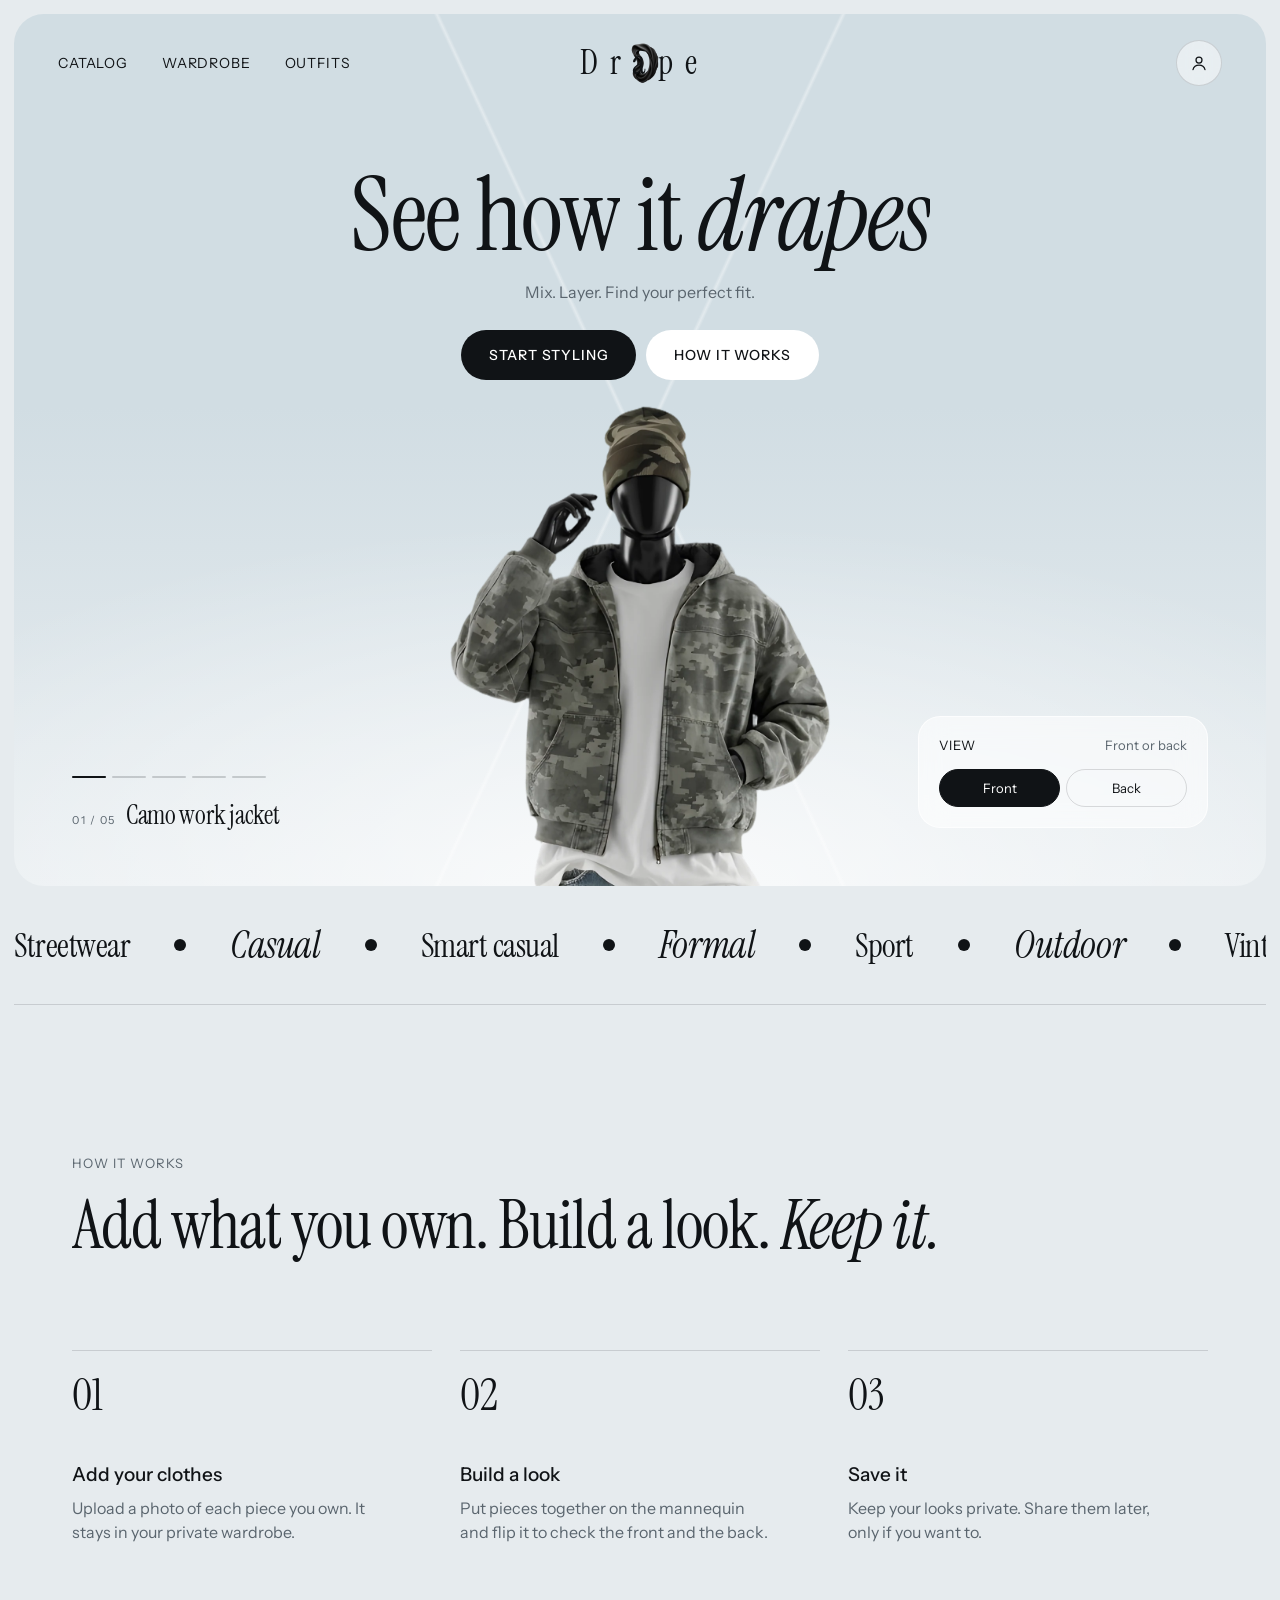
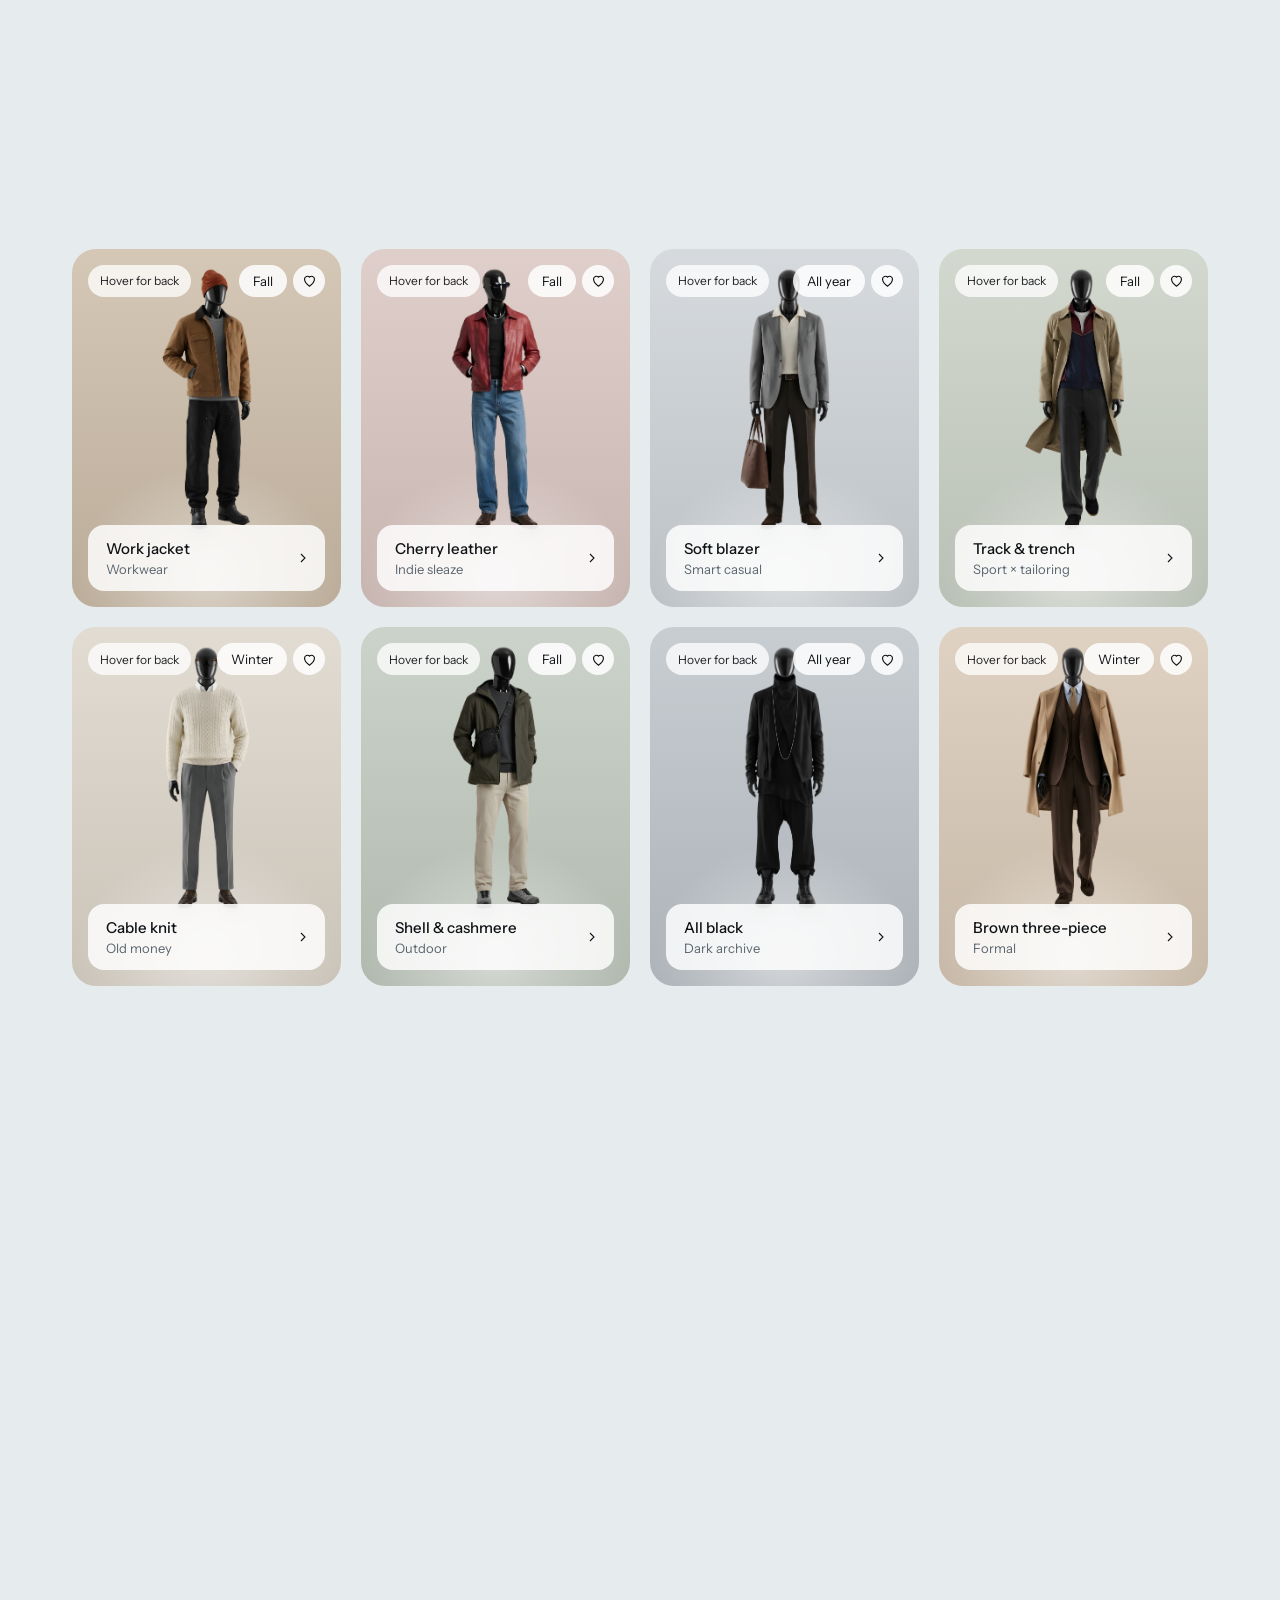
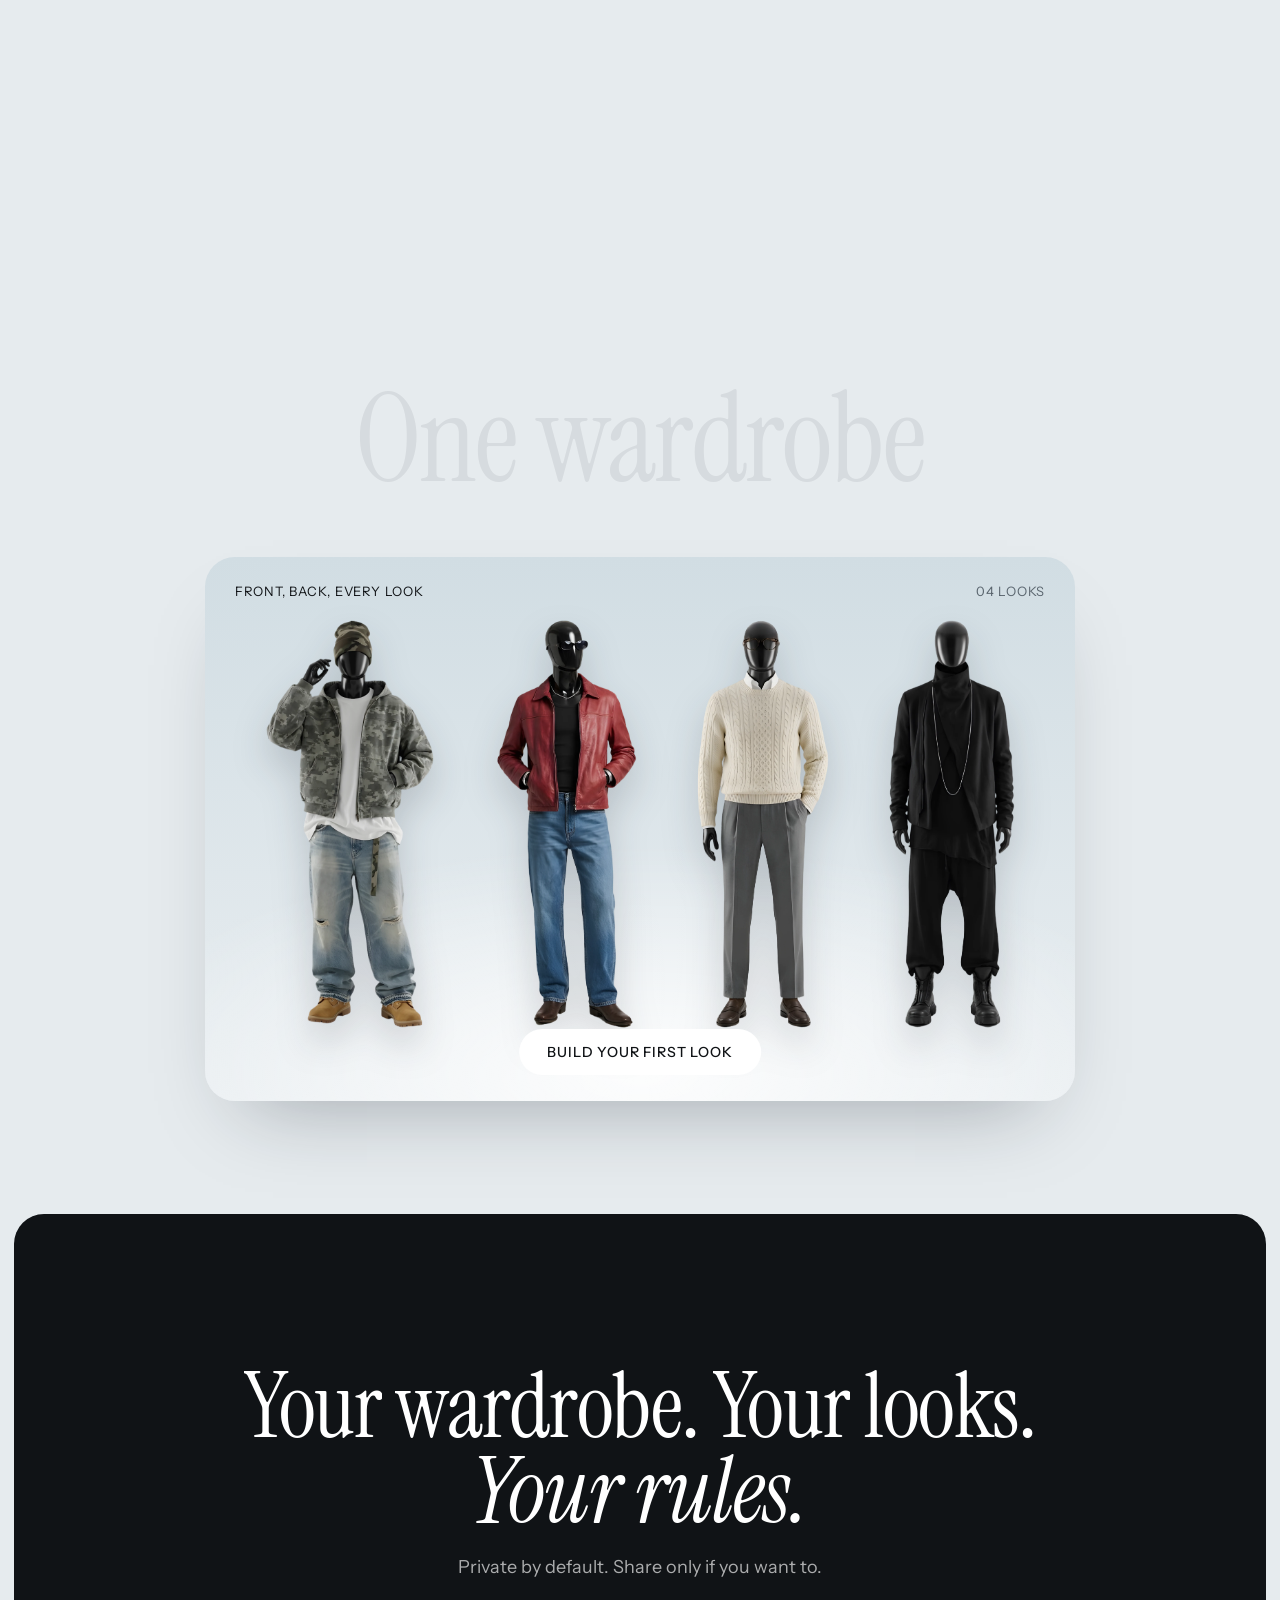
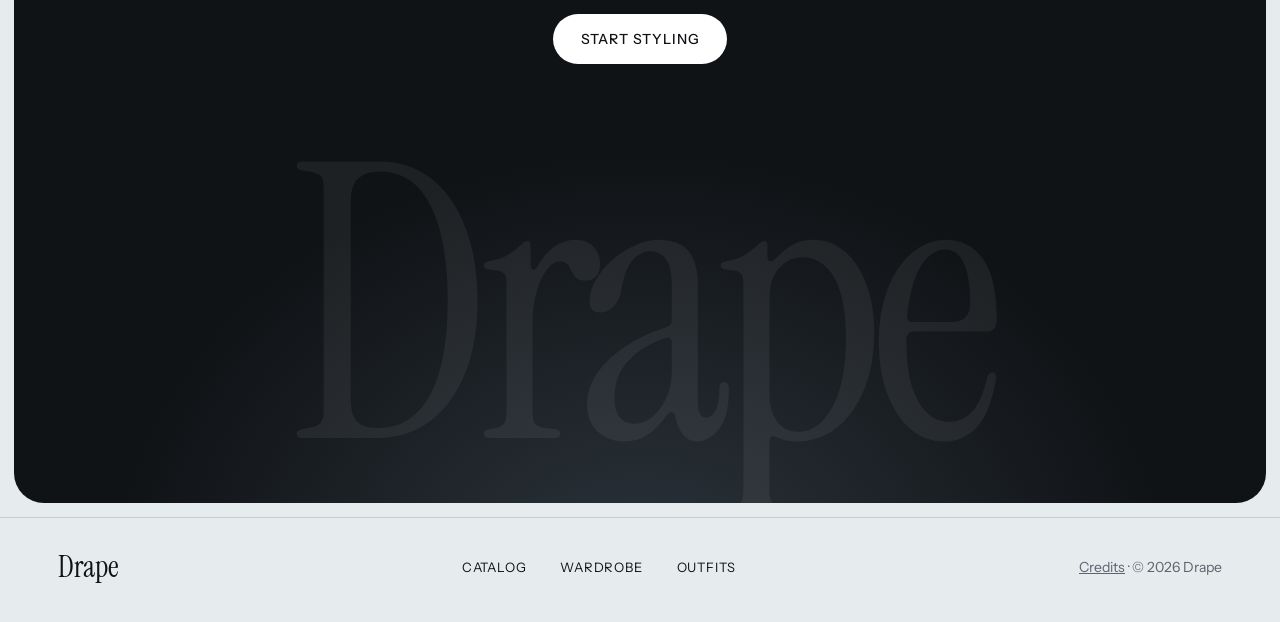
==== index.html @ 2d565ba8 "Hero story bars with auto-rotate, equal crew mannequins, catalog filters hide on scroll Co-Authored-" ====
<!DOCTYPE html>
<html lang="en" class="js"><head><meta charset="utf-8">
<meta name="viewport" content="width=device-width, initial-scale=1, viewport-fit=cover">
<meta name="color-scheme" content="light dark">
<script>try{var t=localStorage.getItem("drape-theme");if(t==="light"||t==="dark")document.documentElement.dataset.theme=t}catch(e){}</script>
<link rel="icon" href="assets/brand/favicon-light.png" media="(prefers-color-scheme: light)">
<link rel="icon" href="assets/brand/favicon-dark.png" media="(prefers-color-scheme: dark)">
<link rel="apple-touch-icon" href="assets/brand/favicon-light.png">
<title>Drape</title>
<link rel="preconnect" href="https://fonts.googleapis.com"><link rel="preconnect" href="https://fonts.gstatic.com" crossorigin>
<link href="https://fonts.googleapis.com/css2?family=Instrument+Sans:wdth,wght@75..100,400..700&family=Instrument+Serif:ital@0;1&display=swap" rel="stylesheet">
<link rel="stylesheet" href="drape.css?v=1102l">
<style>
:root{--p:0}
button{font:inherit;color:inherit}
.frame{padding:14px}

/* header */
header{position:fixed;inset:0 0 auto 0;z-index:10;display:grid;grid-template-columns:1fr auto 1fr;align-items:center;padding:calc(30px - var(--p)*16px) 58px calc(14px - var(--p)*4px);transition:background .3s,box-shadow .3s}
header.solid{background:rgb(var(--page-rgb) / .78);-webkit-backdrop-filter:blur(14px);backdrop-filter:blur(14px);box-shadow:0 1px 0 var(--line)}
nav{display:flex;gap:34px}
nav a{color:var(--ink);text-decoration:none;font-size:14px;letter-spacing:.06em;text-transform:uppercase;padding:6px 0;background:linear-gradient(currentColor,currentColor) 0 100%/0 1px no-repeat;transition:background-size .3s}
nav a:hover{background-size:100% 1px}
.brand{display:grid;place-items:center;width:120px;height:calc(66px - var(--p)*30px);color:var(--ink);text-decoration:none}
.brand>*{grid-area:1/1}
.mark{height:calc(66px - var(--p)*30px);width:auto;opacity:clamp(0,calc(1 - var(--p)*1.8),1)}
.word{font-family:var(--serif);font-size:34px;line-height:1;letter-spacing:calc((1 - var(--p))*.35em);opacity:clamp(0,calc((var(--p) - .3)*1.8),1)}
.r{display:flex;justify-content:flex-end}
.icon{color:var(--ink);text-decoration:none;width:46px;height:46px;border-radius:50%;border:1px solid var(--line);background:rgb(var(--glass-rgb) / .5);-webkit-backdrop-filter:blur(8px);backdrop-filter:blur(8px);display:grid;place-items:center;cursor:pointer;transition:background .2s,transform .2s}
.icon:hover{background:var(--surface);transform:translateY(-1px)}
.icon svg{width:20px;height:20px;fill:none;stroke:currentColor;stroke-width:1.5;stroke-linecap:round;stroke-linejoin:round}
:focus-visible{outline:2px solid var(--ink);outline-offset:3px}

/* buttons */
.btn{display:inline-flex;align-items:center;gap:10px;height:50px;padding:0 28px;border-radius:999px;font:500 14px/1 "Instrument Sans",system-ui,sans-serif;letter-spacing:.06em;text-transform:uppercase;text-decoration:none;border:0;cursor:pointer;transition:transform .2s,background .2s}
.btn:hover{transform:translateY(-2px)}
.btn.dark{background:var(--ink);color:var(--on-ink)}
.btn.light{background:var(--surface);color:var(--ink)}

/* hero */
.hero{position:relative;overflow:hidden;height:max(680px,calc(100svh - 28px));border-radius:30px;background:radial-gradient(120% 70% at 50% 100%,rgb(var(--glass-rgb) / .75),rgb(var(--glass-rgb) / 0) 60%),linear-gradient(180deg,var(--tint-1) 0%,var(--tint-1) 45%,var(--tint-2) 100%)}

.hero::before{content:"";position:absolute;inset:0;background:linear-gradient(115deg,transparent 49.8%,rgb(var(--glass-rgb) / .55) 50%,transparent 50.2%),linear-gradient(65deg,transparent 49.8%,rgb(var(--glass-rgb) / .55) 50%,transparent 50.2%);background-size:100% 100%;background-position:0 38%;opacity:.7;pointer-events:none}
canvas{position:absolute;inset:0;width:100%;height:100%;display:block}
.model{position:absolute;z-index:1;left:50%;top:clamp(330px,44%,430px);height:108%;aspect-ratio:3/4;transform:translateX(-50%);pointer-events:none}
.model::before{content:"";position:absolute;left:50%;top:-4%;width:150%;height:90%;transform:translateX(-50%);background:radial-gradient(closest-side,var(--glow),rgb(0 0 0 / 0));pointer-events:none}
.model img{position:absolute;left:50%;top:0;height:100%;width:auto;transform:translateX(-50%) translateY(26px);opacity:0;transition:opacity .45s ease,transform 1.1s cubic-bezier(.2,.7,.2,1)}
.ready .model img.on{opacity:1;transform:translateX(-50%)}
.pills.two{grid-template-columns:repeat(2,1fr)}
.copy{position:relative;z-index:2;text-align:center;padding-top:clamp(128px,17vh,170px);pointer-events:none}
h1{margin:0;font-family:var(--h-font);font-weight:var(--h-weight);font-size:clamp(48px,6.6vw,108px);line-height:.95;letter-spacing:var(--h-track);text-transform:var(--h-case)}
h1 em{font-family:var(--serif);font-style:italic;font-weight:400;text-transform:none;letter-spacing:-.02em;font-size:var(--h-em)}
.sub{margin:18px 0 28px;font-size:clamp(16px,1.25vw,18px);color:var(--muted)}
.ctas{display:flex;gap:10px;justify-content:center;pointer-events:auto}
.mix{position:absolute;z-index:2;left:58px;bottom:58px;max-width:290px}
.lookbar{display:flex;gap:6px;margin-bottom:14px}
/* thin story-style bars: the active one fills while the look is on screen, a tap jumps to that look */
.lookbar button{position:relative;width:34px;height:22px;padding:0;border:0;background:none;cursor:pointer}
.lookbar button::before{content:"";position:absolute;left:0;right:0;top:50%;height:2px;margin-top:-1px;border-radius:2px;background:rgb(var(--ink-rgb) / .18);transition:background var(--t-fast)}
.lookbar button:hover::before{background:rgb(var(--ink-rgb) / .35)}
.lookbar i{position:absolute;left:0;top:50%;height:2px;margin-top:-1px;width:0;border-radius:2px;background:var(--ink)}
.lookbar .done i{width:100%}
.lookbar .now i{animation:fill var(--dur,10s) linear forwards}
.lookbar.paused .now i{animation-play-state:paused}
@keyframes fill{from{width:0}to{width:100%}}
.lookname{display:flex;align-items:baseline;gap:10px;color:var(--ink)}
.lookname b{font:400 26px/1 var(--serif);letter-spacing:-.01em;transition:opacity .3s}
.lookname span{font-size:11px;letter-spacing:.14em;text-transform:uppercase;color:var(--muted)}
.view{position:absolute;z-index:2;right:58px;bottom:58px;width:290px;padding:20px;border-radius:22px;background:rgb(var(--glass-rgb) / .55);-webkit-backdrop-filter:blur(14px);backdrop-filter:blur(14px);border:1px solid rgb(var(--glass-rgb) / .7)}
.view-top{display:flex;justify-content:space-between;align-items:center;margin-bottom:16px;font-size:13px;letter-spacing:.06em;text-transform:uppercase}
.view-top span:last-child{color:var(--muted);text-transform:none;letter-spacing:0}
.pills{display:grid;grid-template-columns:repeat(3,1fr);gap:6px}
.pill{height:38px;border-radius:999px;border:1px solid var(--line);background:transparent;font-size:13px;cursor:pointer;transition:background .2s,color .2s}
.pill:hover{background:rgb(var(--glass-rgb) / .8)}
.pill[aria-pressed=true]{background:var(--ink);color:var(--on-ink);border-color:var(--ink)}

/* how */
.how{max-width:1280px;margin:0 auto;padding:150px 58px 140px}
.eyebrow{font-size:13px;letter-spacing:.08em;text-transform:uppercase;color:var(--muted)}
.how h2{margin:22px 0 90px;font-family:var(--h-font);font-weight:var(--h-weight);font-size:clamp(36px,4.4vw,68px);line-height:1;letter-spacing:var(--h-track);text-transform:var(--h-case);max-width:15em}
.how h2 em{font-family:var(--serif);font-style:italic;font-weight:400;text-transform:none;font-size:var(--h-em)}
.cols{display:grid;grid-template-columns:repeat(3,1fr);gap:28px}
.step{padding-top:22px;border-top:1px solid var(--line)}
.step b{display:block;font-family:var(--serif);font-weight:400;font-size:44px;line-height:1;margin-bottom:46px}
.step h3{margin:0 0 10px;font-weight:500;font-size:19px}
.step p{margin:0;color:var(--muted);line-height:1.5;max-width:28ch}

/* crew */
.crew{position:relative;padding:40px 0 150px;overflow:hidden}
.big{margin:0;font-family:var(--h-font);font-weight:var(--h-weight);font-size:9.6vw;line-height:.86;letter-spacing:var(--h-track);text-transform:var(--h-case);color:rgb(var(--ink-rgb) / .07);white-space:nowrap;text-align:center;user-select:none}
.big span{display:block}
.card{position:relative;width:min(880px,68vw);aspect-ratio:16/10;margin:-11.5vw auto -4vw;border-radius:30px;overflow:hidden;background:radial-gradient(90% 60% at 50% 95%,rgb(var(--glass-rgb) / .9),rgb(var(--glass-rgb) / 0) 70%),linear-gradient(180deg,var(--tint-1),var(--tint-2));box-shadow:0 40px 80px -40px rgb(var(--shadow) / .35);}
.card-cap{position:absolute;z-index:2;top:26px;left:30px;right:30px;display:flex;justify-content:space-between;font-size:13px;letter-spacing:.06em;text-transform:uppercase;pointer-events:none}
.card-cap span:last-child{color:var(--muted)}
.card .btn{position:absolute;z-index:2;left:50%;bottom:26px;transform:translateX(-50%);height:46px}
.card .btn:hover{transform:translate(-50%,-2px)}

footer{display:flex;justify-content:space-between;align-items:center;padding:34px 58px 40px;border-top:1px solid var(--line);font-size:14px;color:var(--muted)}
footer .word{opacity:1;letter-spacing:0;color:var(--ink);font-size:30px}
footer nav a{font-size:13px}


/* ticker */
.ticker{overflow:hidden;padding:34px 0;border-bottom:1px solid var(--line)}
.track{display:flex;align-items:center;gap:44px;width:max-content;animation:tick 38s linear infinite}
.track span{font-family:var(--h-font);font-weight:var(--h-weight);font-size:clamp(26px,2.6vw,40px);letter-spacing:var(--h-track);text-transform:var(--h-case);white-space:nowrap}
.track span:nth-child(4n+3){font-family:var(--serif);font-style:italic;font-weight:400;text-transform:none;font-size:clamp(30px,3vw,46px);letter-spacing:-.01em}
.track i{width:12px;height:12px;border-radius:50%;background:var(--ink);flex:none}
.ticker:hover .track{animation-play-state:paused}
@keyframes tick{to{transform:translateX(-50%)}}

/* fresh fits */
.fits{max-width:1440px;margin:0 auto;padding:40px 58px 150px}
.fits-head{display:grid;grid-template-columns:180px 1fr 180px;align-items:start;gap:20px;margin-bottom:60px}
.fits-head .eyebrow{padding-top:10px}
.fits-head h2{margin:0 auto;max-width:12em;text-align:center;font-family:var(--h-font);font-weight:var(--h-weight);font-size:clamp(36px,4.4vw,68px);line-height:.98;letter-spacing:var(--h-track);text-transform:var(--h-case)}
.fits-head h2 em,.show h3 em,.end h2 em{font-family:var(--serif);font-style:italic;font-weight:400;text-transform:none;font-size:var(--h-em);letter-spacing:-.01em}
.more{justify-self:end;padding-top:10px;color:var(--ink);font-size:13px;letter-spacing:.08em;text-transform:uppercase;text-decoration:none;display:flex;gap:8px;align-items:center}
.more:hover{text-decoration:underline}
.fit-grid{display:grid;grid-template-columns:repeat(4,1fr);gap:20px}
.fit{position:relative;display:block;aspect-ratio:3/4;border-radius:24px;overflow:hidden;color:var(--ink);text-decoration:none;background:var(--bg);transform-style:preserve-3d;transition:transform .5s cubic-bezier(.2,.7,.2,1),box-shadow .5s}
.fit:hover{box-shadow:0 40px 70px -40px rgb(var(--shadow) / .55)}
.fit::before{content:"";position:absolute;inset:0;background:radial-gradient(70% 45% at 50% 92%,rgb(var(--glass-rgb) / .45),rgb(var(--glass-rgb) / 0) 70%),linear-gradient(180deg,rgb(var(--glass-rgb) / .18),rgba(0,0,0,.08))}
.fit img{position:absolute;left:50%;bottom:21%;height:74%;width:auto;transform:translateX(-50%);transition:transform .6s cubic-bezier(.2,.7,.2,1),opacity .4s ease}
.fit img.back{opacity:0}
.fit:hover img.front{opacity:0}.fit:hover img.back{opacity:1}
.fit .flip{position:absolute;top:16px;left:16px;height:32px;padding:0 12px;border-radius:999px;background:rgb(var(--glass-rgb) / .85);font-size:12px;display:flex;align-items:center;gap:6px;opacity:.9}
.crew-row{position:absolute;inset:60px 30px 70px;display:flex;justify-content:space-around;align-items:flex-end}
.crew-row img{height:100%;width:auto;filter:drop-shadow(0 18px 18px rgb(var(--shadow) / .18));transition:transform .5s cubic-bezier(.2,.7,.2,1)}
.crew-row img:hover{transform:translateY(-6px)}
.fit:hover img{transform:translateX(-50%) scale(1.04)}
.fit .tags{position:absolute;top:16px;right:16px;display:flex;gap:6px}
.fit .tag{height:32px;padding:0 14px;border-radius:999px;background:rgb(var(--glass-rgb) / .85);font-size:13px;display:flex;align-items:center}
.fit .heart{width:32px;height:32px;border-radius:50%;background:rgb(var(--glass-rgb) / .85);display:grid;place-items:center;border:0;cursor:pointer;padding:0}
.fit .heart svg{width:17px;height:17px;fill:none;stroke:var(--ink);stroke-width:1.6}
.fit .heart[aria-pressed=true] svg{fill:var(--ink)}
.fit .label{position:absolute;left:16px;right:16px;bottom:16px;display:flex;align-items:center;justify-content:space-between;gap:10px;padding:14px 14px 14px 18px;border-radius:16px;background:rgb(var(--glass-rgb) / .82);-webkit-backdrop-filter:blur(10px);backdrop-filter:blur(10px)}
.fit .label b{display:block;font-weight:500;font-size:15px}
.fit .label span{display:block;font-size:13px;color:var(--muted);margin-top:3px}
.fit .label svg{width:16px;height:16px;fill:none;stroke:var(--ink);stroke-width:1.6}
.fit.skel{background:linear-gradient(100deg,var(--card) 40%,var(--tint-2) 50%,var(--card) 60%) 0 0/300% 100%;animation:sh 1.3s linear infinite}
@keyframes sh{to{background-position:-150% 0}}

/* inside drape */
.show{max-width:1440px;margin:0 auto;padding:0 58px 150px;display:grid;grid-template-columns:1.1fr .9fr;gap:20px}
.panel{position:relative;overflow:hidden;border-radius:30px;padding:40px;min-height:600px;display:flex;flex-direction:column;color:var(--ink);text-decoration:none}
.panel.l1{background:radial-gradient(100% 70% at 50% 100%,rgb(var(--glass-rgb) / .8),rgb(var(--glass-rgb) / 0) 60%),linear-gradient(180deg,var(--tint-1),var(--tint-2))}
.panel.d1{background:radial-gradient(80% 60% at 80% 0%,#2a3138,#101316 70%);color:#fff}
.panel .eyebrow{color:inherit;opacity:.6}
.show h3{margin:14px 0 0;font-family:var(--h-font);font-weight:var(--h-weight);font-size:clamp(28px,2.6vw,42px);line-height:1;letter-spacing:var(--h-track);text-transform:var(--h-case);max-width:12em}
.go{margin-top:auto;display:flex;align-items:center;gap:10px;font-size:13px;letter-spacing:.08em;text-transform:uppercase}
.go i{width:40px;height:40px;border-radius:50%;display:grid;place-items:center;background:var(--ink);color:var(--on-ink);transition:transform .3s}
.d1 .go i{background:#fff;color:var(--ink)}
.panel:hover .go i{transform:translateX(6px)}
.go svg{width:16px;height:16px;fill:none;stroke:currentColor;stroke-width:1.8}
.mini{margin:34px 0 34px;display:grid;grid-template-columns:repeat(4,1fr);gap:10px}
.mini div{aspect-ratio:3/4;border-radius:14px;background:radial-gradient(90% 60% at 50% 40%,var(--surface),rgb(var(--glass-rgb) / 0) 75%),var(--card);display:grid;place-items:center;box-shadow:0 14px 30px -24px rgb(var(--shadow) / .6)}
.mini div{position:relative;min-width:0}
.mini img{position:absolute;left:7%;top:7%;width:86%;height:86%;object-fit:contain}
.mchips{display:flex;gap:6px;margin-top:26px}
.mchips span{height:30px;padding:0 13px;border-radius:999px;border:1px solid var(--line);display:flex;align-items:center;font-size:12px}
.mchips span:first-child{background:var(--ink);color:var(--on-ink);border-color:var(--ink)}
.mslots{margin:34px 0;display:flex;flex-direction:column;gap:8px}
.mslots div{display:flex;align-items:center;gap:14px;padding:8px;border-radius:16px;background:rgba(255,255,255,.07);border:1px solid rgba(255,255,255,.08)}
.mslots div:nth-child(2){border-color:rgba(255,255,255,.7)}
.mslots img{width:46px;height:58px;object-fit:contain;padding:5px;border-radius:10px;background:#dde5ea}
.mslots small{display:block;font-size:11px;letter-spacing:.08em;text-transform:uppercase;opacity:.55;margin-bottom:3px}
.mslots b{font-weight:500;font-size:15px}
.d1 .mslots{max-width:56%}
.mprev{position:absolute;right:8px;bottom:28px;width:46%;height:calc(100% - 110px);pointer-events:none}
.mprev img{position:absolute;inset:0;width:100%;height:100%;object-fit:contain;object-position:50% 100%;transition:opacity .45s}
.mprev img.off{opacity:0}
.mslots div{transition:border-color .3s,background .3s}
.mslots img{transition:opacity .3s}
.shuf{align-self:flex-start;display:flex;align-items:center;gap:8px;height:34px;padding:0 14px;border-radius:999px;background:rgba(255,255,255,.12);font-size:12px;letter-spacing:.08em;text-transform:uppercase}

/* final call */
.end{position:relative;overflow:hidden;margin:0 14px 14px;border-radius:30px;padding:150px 40px 60px;text-align:center;background:radial-gradient(60% 70% at 50% 110%,#2c343c,#101316 70%);color:#fff}
.end h2{position:relative;margin:0 auto 22px;max-width:12em;font-family:var(--h-font);font-weight:var(--h-weight);font-size:clamp(44px,6vw,100px);line-height:.95;letter-spacing:var(--h-track);text-transform:var(--h-case)}
.end p{position:relative;margin:0 0 36px;color:rgba(255,255,255,.65);font-size:18px}
.end .btn{position:relative}
.end .huge{display:block;margin-top:110px;font-family:var(--serif);font-size:30vw;line-height:.7;letter-spacing:-.04em;color:rgba(255,255,255,.06);user-select:none;pointer-events:none}

/* motion */
.js [data-reveal]{opacity:0;transform:translateY(46px);transition:opacity 1s cubic-bezier(.2,.7,.2,1),transform 1s cubic-bezier(.2,.7,.2,1);transition-delay:var(--d,0s)}
.js [data-reveal].in{opacity:1;transform:none}
.js [data-split] .w{display:inline-block;overflow:hidden;vertical-align:top;padding-bottom:.1em;margin-bottom:-.1em}
.js [data-split] .w>span{display:inline-block;transform:translateY(110%);transition:transform 1.1s cubic-bezier(.2,.8,.2,1);transition-delay:calc(var(--d,0s) + var(--i)*80ms)}
.js [data-split].in .w>span{transform:none}
.js .hero .sub,.js .hero .ctas,.js .mix,.js .view,.js header{opacity:0;transform:translateY(16px);transition:opacity 1s,transform 1s cubic-bezier(.2,.7,.2,1)}
.js .ready .sub{transition-delay:.45s}.js .ready .ctas{transition-delay:.6s}.js .ready .mix,.js .ready .view{transition-delay:.9s}
.js .ready .sub,.js .ready .ctas,.js .ready .mix,.js .ready .view,.js.loaded header{opacity:1;transform:none}
@media (prefers-reduced-motion:reduce){.track{animation:none}.js [data-reveal],.js [data-split] .w>span,.js .hero .sub,.js .hero .ctas,.js .mix,.js .view,.js header{opacity:1!important;transform:none!important}}
@media (max-width:900px){.fit-grid{grid-template-columns:repeat(2,1fr)}.show{grid-template-columns:1fr;padding:0 22px 100px}.fits{padding:30px 22px 100px}.fits-head{grid-template-columns:1fr}.fits-head h2{text-align:left}.more{justify-self:start}}
@media (max-width:900px){header{padding-left:22px;padding-right:22px}nav{display:none}.mix,.view{display:none}.cols{grid-template-columns:1fr;gap:40px}.how{padding:100px 24px}.card{width:calc(100vw - 28px);margin-top:-6vw}footer{padding:28px 24px}}
@media (prefers-reduced-motion:reduce){*{transition:none!important}}


/* serif headlines are narrower than the old bold caps: a little bigger on large screens */
@media (min-width:901px){
h1{font-size:clamp(60px,8vw,128px)}
.how h2,.fits-head h2{font-size:clamp(44px,5.2vw,80px)}
.show h3{font-size:clamp(34px,3.2vw,50px)}
.end h2{font-size:clamp(54px,7vw,116px)}
}
/* ---------- phone ---------- */
@media (max-width:900px){
.frame{padding:8px}
.hero{height:calc(100svh - 16px - 84px - env(safe-area-inset-bottom));min-height:600px;border-radius:24px}
.copy{padding-top:96px}
.sub{margin:12px 0 18px;font-size:15px}
.ctas .btn{height:44px;padding:0 18px;font-size:12px}
/* look picker and front/back stay on the phone, made compact */
.mix{display:block!important;left:14px;bottom:14px;max-width:none}
.lookbar{margin-bottom:8px;gap:4px}
.lookbar button{width:26px;height:26px}
.lookname b{display:none}
.view{display:block!important;right:14px;bottom:14px;width:auto;padding:5px;border-radius:999px}
.view-top{display:none}
.view .pills{gap:4px}
.view .pill{height:32px;padding:0 14px;font-size:12px}
.ticker{padding:20px 0}
.how{padding:70px var(--gutter) 60px}
.how h2{margin:14px 0 40px}
.step b{font-size:34px;margin-bottom:18px}
/* fresh fits: a row you swipe */
.fits{padding:20px 0 70px!important}
.fits-head{padding:0 var(--gutter)}
.fit-grid{display:flex!important;overflow-x:auto;scroll-snap-type:x mandatory;gap:12px;padding:4px var(--gutter) 10px;scrollbar-width:none}
.fit-grid::-webkit-scrollbar{display:none}
.fit{flex:none;width:68vw;max-width:300px;scroll-snap-align:center;border-radius:20px}
.fit .flip{display:none}
.fit .tags{top:12px;right:12px}
.fit .tag{height:28px;padding:0 11px;font-size:12px}
.fit .heart{width:28px;height:28px}
.fit .label{left:10px;right:10px;bottom:10px;padding:11px 12px 11px 14px}
.fit .label b{font-size:14px}.fit .label span{font-size:12px}
.show{padding:0 var(--gutter) 70px!important;gap:12px}
.panel{min-height:0;padding:22px;border-radius:22px}
.mini{margin:22px 0}
.mslots{margin:22px 0}
.d1 .mslots{max-width:62%}
.mprev{width:42%;height:calc(100% - 140px)}
.crew{padding:10px 0 70px}
.card{border-radius:22px;aspect-ratio:4/5}
.crew-row{inset:46px 6px 70px}
.card-cap{font-size:11px}
.crew-row img{height:auto;max-height:100%;width:24%;object-fit:contain}
.card .btn{white-space:nowrap;height:44px;padding:0 20px;font-size:12px}
.end{margin:0 8px 8px;padding:90px 22px 40px;border-radius:24px}
.end .huge{margin-top:60px}
footer{flex-direction:column;gap:14px;text-align:center}
}
</style></head><body id="top">
<header>
<div class="l"><nav><a href="catalog.html">Catalog</a><a href="wardrobe.html">Wardrobe</a><a href="outfits.html">Outfits</a></nav></div>
<a class="brand" href="#top" aria-label="Drape"><img class="mark" src="[data-uri]" alt=""><span class="word">Drape</span></a>
<div class="r"><a class="icon" href="profile.html" aria-label="Profile"><svg viewBox="0 0 24 24"><circle cx="12" cy="8.5" r="3.6"/><path d="M4.8 20c.9-3.6 3.5-5.4 7.2-5.4s6.3 1.8 7.2 5.4"/></svg></a></div>
</header>
<main class="frame">
<section class="hero" id="hero">
<div class="model" id="model" role="img" aria-label="Black glossy mannequin in a styled outfit"></div>
<div class="copy"><h1 data-split>See how it <em>drapes</em></h1><p class="sub">Mix. Layer. Find your perfect fit.</p>
<div class="ctas"><a class="btn dark" href="wardrobe.html">Start styling</a><a class="btn light" href="#how">How it works</a></div></div>
<div class="mix"><div class="lookbar" id="lookbar" role="tablist" aria-label="Looks"></div><div class="lookname" aria-live="polite"><span id="lookNo">01 / 05</span><b id="lookName"></b></div></div>
<div class="view"><div class="view-top"><span>View</span><span>Front or back</span></div>
<div class="pills two" id="pills"><button class="pill" data-side="front" aria-pressed="true">Front</button><button class="pill" data-side="back">Back</button></div></div>
</section>

<div class="ticker" aria-hidden="true"><div class="track"><span>Streetwear</span><i></i><span>Casual</span><i></i><span>Smart casual</span><i></i><span>Formal</span><i></i><span>Sport</span><i></i><span>Outdoor</span><i></i><span>Vintage</span><i></i><span>Workwear</span><i></i><span>Minimal</span><i></i><span>Y2K</span><i></i><span>Streetwear</span><i></i><span>Casual</span><i></i><span>Smart casual</span><i></i><span>Formal</span><i></i><span>Sport</span><i></i><span>Outdoor</span><i></i><span>Vintage</span><i></i><span>Workwear</span><i></i><span>Minimal</span><i></i><span>Y2K</span><i></i></div></div>
<section class="how" id="how"><div class="eyebrow" data-reveal>How it works</div>
<h2 data-split>Add what you own. Build a look. <em>Keep it.</em></h2>
<div class="cols">
<div class="step" data-reveal><b>01</b><h3>Add your clothes</h3><p>Upload a photo of each piece you own. It stays in your private wardrobe.</p></div>
<div class="step" data-reveal style="--d:.12s"><b>02</b><h3>Build a look</h3><p>Put pieces together on the mannequin and flip it to check the front and the back.</p></div>
<div class="step" data-reveal style="--d:.24s"><b>03</b><h3>Save it</h3><p>Keep your looks private. Share them later, only if you want to.</p></div>
</div></section>

<section class="fits" id="fits">
<div class="fits-head"><span class="eyebrow" data-reveal>Style ideas</span><h2 data-split>Fresh fits for <em>every mood</em></h2><a class="more" href="outfits.html" data-reveal>Build your own <svg viewBox="0 0 24 24" width="16" height="16" fill="none" stroke="currentColor" stroke-width="1.8"><path d="M5 12h14M13 6l6 6-6 6"/></svg></a></div>
<div class="fit-grid" id="fitGrid"></div>
</section>
<section class="show">
<a class="panel l1" href="wardrobe.html" data-reveal><span class="eyebrow">Wardrobe</span><h3 data-split>Everything you own, <em>in one place</em></h3>
<div class="mchips"><span>All 08</span><span>Tops</span><span>Bottoms</span><span>Shoes</span></div>
<div class="mini" id="miniW"></div>
<span class="go"><i><svg viewBox="0 0 24 24"><path d="M5 12h14M13 6l6 6-6 6"/></svg></i>Open wardrobe</span></a>
<a class="panel d1" href="outfits.html" data-reveal style="--d:.12s"><span class="eyebrow">Outfits</span><h3 data-split>Mix it on <em>the mannequin</em></h3>
<div class="mslots" id="miniO"></div><div class="mprev" id="miniM" aria-hidden="true"></div>
<span class="shuf"><svg viewBox="0 0 24 24" width="15" height="15" fill="none" stroke="currentColor" stroke-width="1.6"><path d="M4 7h3c5 0 5 10 10 10h3M4 17h3c2 0 3-1.6 4-3.5M13 9.5C14 8 15 7 17 7h3M18 4l3 3-3 3M18 14l3 3-3 3"/></svg>Shuffle</span>
<span class="go" style="margin-top:34px"><i><svg viewBox="0 0 24 24"><path d="M5 12h14M13 6l6 6-6 6"/></svg></i>Build a look</span></a>
</section>
<section class="crew" id="crew">
<p class="big" aria-hidden="true"><span>One wardrobe</span><span>&nbsp;</span><span>Endless fits</span></p>
<div class="card" id="crewCard" data-reveal><div class="crew-row" id="crewRow" role="img" aria-label="Four mannequins in different outfits"></div>
<div class="card-cap"><span>Front, back, every look</span><span>04 looks</span></div>
<a class="btn light" href="wardrobe.html">Build your first look</a></div>
</section>
</main>
<section class="end" data-reveal><h2 data-split>Your wardrobe. Your looks. <em>Your rules.</em></h2><p>Private by default. Share only if you want to.</p><a class="btn light" href="wardrobe.html">Start styling</a><span class="huge" aria-hidden="true">Drape</span></section>
<footer><span class="word">Drape</span><nav><a href="catalog.html">Catalog</a><a href="wardrobe.html">Wardrobe</a><a href="outfits.html">Outfits</a></nav><span><a href="credits.html" style="color:inherit">Credits</a> · © 2026 Drape</span></footer>

<script src="drape-store.js?v=1102f"></script>
<script src="drape-nav.js?v=1102k"></script>
<script src="drape-catalog.js?v=1102m"></script>
<script>
(function(){
var root=document.documentElement,hdr=document.querySelector('header');
var mark=document.querySelector('.mark'),word=document.querySelector('.brand .word');
function onScroll(){var p=Math.min(scrollY/160,1);root.style.setProperty('--p',p);hdr.classList.toggle('solid',scrollY>180);
// set directly too: Safari ignores calc() with this variable in opacity
mark.style.opacity=Math.max(0,1-p*1.8);word.style.opacity=Math.max(0,Math.min(1,(p-.3)*1.8));word.style.letterSpacing=((1-p)*.35)+'em'}
addEventListener('scroll',onScroll,{passive:true});onScroll();

// ---------- motion ----------
// split headings into words that slide up
[].forEach.call(document.querySelectorAll('[data-split]'),function(el){var i=0,out=document.createDocumentFragment();
[].slice.call(el.childNodes).forEach(function(n){
var wrap=function(node){var w=document.createElement('span'),inner=document.createElement('span');w.className='w';inner.style.setProperty('--i',i++);inner.appendChild(node);w.appendChild(inner);out.appendChild(w);out.appendChild(document.createTextNode(' '))};
if(n.nodeType===3)n.textContent.split(/\s+/).filter(Boolean).forEach(function(t){wrap(document.createTextNode(t))});else wrap(n.cloneNode(true))});
el.textContent='';el.appendChild(out)});
var heroEl=document.getElementById('hero');
function start(){root.classList.add('loaded');heroEl.classList.add('ready');heroEl.querySelector('h1').classList.add('in')}
(document.fonts&&document.fonts.ready?Promise.race([document.fonts.ready,new Promise(function(r){setTimeout(r,900)})]):Promise.resolve()).then(function(){requestAnimationFrame(start)});
// reveal on scroll
var reveal=function(el){el.classList.add('in')};
if('IntersectionObserver'in window){var io=new IntersectionObserver(function(es){es.forEach(function(e){if(e.isIntersecting){reveal(e.target);io.unobserve(e.target)}})},{rootMargin:'0px 0px -12% 0px'});
[].forEach.call(document.querySelectorAll('[data-reveal],[data-split]'),function(el){if(!el.closest('.hero'))io.observe(el)})}
else [].forEach.call(document.querySelectorAll('[data-reveal],[data-split]'),reveal);
// cards lean toward the mouse
function tilt(el){if(matchMedia('(prefers-reduced-motion:reduce)').matches||!matchMedia('(hover:hover)').matches)return;
el.addEventListener('pointermove',function(e){el.style.transition='transform .25s ease-out,box-shadow .5s';var r=el.getBoundingClientRect(),x=(e.clientX-r.left)/r.width-.5,y=(e.clientY-r.top)/r.height-.5;el.style.transform='perspective(900px) rotateY('+x*7+'deg) rotateX('+(-y*7)+'deg) translateY(-4px)'});
el.addEventListener('pointerleave',function(){el.style.transform=''})}

// ---------- inside drape: real catalog photos; the outfits panel shuffles looks on a small mannequin ----------
var ready={};((window.DrapeData&&DrapeData.CATALOG)||[]).forEach(function(c){ready[c.id]=c});
var pic=function(id){return ready[id]?ready[id].img:'assets/ai/catalog/'+id+'.png'};
document.getElementById('miniW').innerHTML=['brown-plaid-flannel-shirt','light-wash-baggy-jeans','wheat-nubuck-work-boots','green-white-retro-football-jersey','white-heavyweight-boxy-tee','olive-cargo-pants','cream-cable-knit-crewneck','tan-suede-retro-sneakers'].filter(function(id){return ready[id]}).slice(0,8).map(function(id){return'<div><img src="'+pic(id)+'" alt="" loading="lazy"></div>'}).join('');
var MINI=[['brown-plaid-flannel-shirt','olive-cargo-pants','wheat-nubuck-work-boots'],['cream-cable-knit-crewneck','charcoal-pleated-wide-trousers','brown-suede-penny-loafers'],['faded-black-vintage-tee','light-wash-baggy-jeans','grey-chunky-trail-sneakers'],['olive-zip-hoodie','black-drop-crotch-trousers','black-white-high-top-sneakers']].filter(function(l){return l.every(function(id){return ready[id]})}),mi=0;
var mo=document.getElementById('miniO'),mm=document.getElementById('miniM');
function paintMini(){var l=MINI[mi];if(!l)return;
mo.innerHTML=['Top','Bottom','Shoes'].map(function(t,k){return'<div><img src="'+pic(l[k])+'" alt=""><span><small>'+t+'</small><b>'+ready[l[k]].name+'</b></span></div>'}).join('');
// layers stacked in the same order as the Outfits page: base, bottom, shoes, top
var srcs=['assets/ai/mannequin-full-front.png','assets/ai/layers/'+l[1]+'-front.png','assets/ai/layers/'+l[2]+'-front.png','assets/ai/layers/'+l[0]+'-front.png'];
if(!mm.children.length)mm.innerHTML=srcs.map(function(){return'<img alt="">'}).join('');
[].forEach.call(mm.children,function(im,k){if(im.getAttribute('src')===srcs[k])return;im.classList.add('off');setTimeout(function(){im.onload=function(){im.classList.remove('off')};im.src=srcs[k]},k?250:0)})}
paintMini();
if(MINI.length>1&&!matchMedia('(prefers-reduced-motion:reduce)').matches){var mt=null,panel=mm.closest('.panel');
var go=function(){mt=setInterval(function(){mi=(mi+1)%MINI.length;paintMini()},3200)};
if('IntersectionObserver'in window)new IntersectionObserver(function(es){if(es[0].isIntersecting){if(!mt)go()}else{clearInterval(mt);mt=null}}).observe(panel);else go()}

var still=matchMedia('(prefers-reduced-motion:reduce)').matches;

// ---------- hero: photo mannequin, two looks, front and back ----------
var model=document.getElementById('model'),cur={look:0,side:'front'},
// the same looks as the crew card further down, plus one; every look has a front and a back
heroLooks=[{k:'hero',name:'Camo work jacket'},{k:'indie',name:'Cherry leather'},{k:'oldmoney',name:'Cable knit'},{k:'archive',name:'All black'},{k:'sporttrench',name:'Track and trench'}];
model.innerHTML=heroLooks.map(function(l,i){return['front','back'].map(function(sd){return'<img src="assets/ai/look-'+l.k+'-'+sd+'.webp" alt="" data-look="'+i+'" data-side="'+sd+'"'+(i?' loading="lazy"':'')+'>'}).join('')}).join('');
function showLook(){var want=cur.side;
[].forEach.call(model.querySelectorAll('img'),function(im){im.classList.toggle('on',+im.dataset.look===cur.look&&im.dataset.side===want)});
model.setAttribute('aria-label','Black glossy mannequin, '+heroLooks[cur.look].name+' look, '+want);
[].forEach.call(document.getElementById('pills').children,function(x){x.setAttribute('aria-pressed',x.dataset.side===want)})}
// looks change by themselves every 10 s; thin bars show progress, a tap or a swipe jumps; it waits while the mouse is on the bars
var bar=document.getElementById('lookbar'),DUR=10000,timer=null,heroBox=document.getElementById('hero'),still2=matchMedia('(prefers-reduced-motion:reduce)').matches;
bar.style.setProperty('--dur',DUR/1000+'s');
bar.innerHTML=heroLooks.map(function(l,i){return'<button type="button" role="tab" aria-label="'+l.name+'"><i></i></button>'}).join('');
function paintBar(){[].forEach.call(bar.children,function(b,k){b.classList.toggle('done',k<cur.look);b.classList.remove('now');b.setAttribute('aria-selected',k===cur.look)});
var now=bar.children[cur.look];void now.offsetWidth;now.classList.add('now');
document.getElementById('lookNo').textContent=String(cur.look+1).padStart(2,'0')+' / '+String(heroLooks.length).padStart(2,'0');
document.getElementById('lookName').textContent=heroLooks[cur.look].name}
function go(i){cur.look=(i+heroLooks.length)%heroLooks.length;showLook();paintBar();plan()}
function plan(){clearTimeout(timer);if(still2||bar.classList.contains('paused'))return;timer=setTimeout(function(){go(cur.look+1)},DUR)}
bar.addEventListener('click',function(e){var b=e.target.closest('button');if(b)go([].indexOf.call(bar.children,b))});
var mixBox=document.querySelector('.mix');
mixBox.addEventListener('mouseenter',function(){bar.classList.add('paused');clearTimeout(timer)});
mixBox.addEventListener('mouseleave',function(){bar.classList.remove('paused');paintBar();plan()});
document.addEventListener('visibilitychange',function(){if(document.hidden)clearTimeout(timer);else{paintBar();plan()}});
// swipe left / right on the hero picture
var sx=null;heroBox.addEventListener('touchstart',function(e){sx=e.touches[0].clientX},{passive:true});
heroBox.addEventListener('touchend',function(e){if(sx===null)return;var dx=e.changedTouches[0].clientX-sx;sx=null;if(Math.abs(dx)>50)go(cur.look+(dx<0?1:-1))});
paintBar();plan();
document.getElementById('pills').addEventListener('click',function(e){var b=e.target.closest('.pill');if(!b||b.disabled)return;cur.side=b.dataset.side;showLook()});
showLook();

// ---------- fresh fits: style ideas, photo mannequins (hover shows the back) ----------
var FITS=[
{n:'Work jacket',st:'Workwear',t:'Fall',k:'workwear',bg:'#cbbba6'},
{n:'Cherry leather',st:'Indie sleaze',t:'Fall',k:'indie',bg:'#d8c4bf'},
{n:'Soft blazer',st:'Smart casual',t:'All year',k:'smart',bg:'#cdd2d6'},
{n:'Track & trench',st:'Sport × tailoring',t:'Fall',k:'sporttrench',bg:'#c9d0c4'},
{n:'Cable knit',st:'Old money',t:'Winter',k:'oldmoney',bg:'#dbd4c8'},
{n:'Shell & cashmere',st:'Outdoor',t:'Fall',k:'outdoor',bg:'#c0c9be'},
{n:'All black',st:'Dark archive',t:'All year',k:'archive',bg:'#bcc2c8'},
{n:'Brown three-piece',st:'Formal',t:'Winter',k:'formal70s',bg:'#d8c8b5'}];
var grid=document.getElementById('fitGrid'),heart='<svg viewBox="0 0 24 24"><path d="M12 20s-7-4.4-7-10a4 4 0 0 1 7-2.6A4 4 0 0 1 19 10c0 5.6-7 10-7 10z"/></svg>';
grid.innerHTML=FITS.map(function(f){return'<a class="fit" href="outfits.html" style="--bg:'+f.bg+'" data-reveal>'+
'<img class="front" src="assets/ai/look-'+f.k+'-front.webp" alt="'+f.n+' look, front" loading="lazy"><img class="back" src="assets/ai/look-'+f.k+'-back.webp" alt="" loading="lazy">'+
'<span class="flip">Hover for back</span><span class="tags"><span class="tag">'+f.t+'</span><button class="heart" aria-pressed="false" aria-label="Like">'+heart+'</button></span><div class="label"><div><b>'+f.n+'</b><span>'+f.st+'</span></div><svg viewBox="0 0 24 24"><path d="M9 6l6 6-6 6"/></svg></div></a>'}).join('');
[].forEach.call(grid.children,function(c,i){c.style.setProperty('--d',(i%4)*.1+'s');tilt(c);if(io)io.observe(c);else reveal(c)});
grid.addEventListener('click',function(e){var h=e.target.closest('.heart');if(!h)return;e.preventDefault();h.setAttribute('aria-pressed',h.getAttribute('aria-pressed')!=='true')});

// ---------- crew: four different looks side by side ----------
document.getElementById('crewRow').innerHTML=['hero','indie','oldmoney','archive'].map(function(k){return'<img src="assets/ai/look-'+k+'-front.webp" alt="" loading="lazy">'}).join('');
// all four at one height: the tallest that still lets the four widths fit in the row
var crew=document.getElementById('crewRow');
function fitCrew(){var ims=[].slice.call(crew.children);if(ims.some(function(i){return!i.naturalWidth}))return;
var r=crew.getBoundingClientRect(),sum=ims.reduce(function(a,i){return a+i.naturalWidth/i.naturalHeight},0);
var h=Math.min(r.height,(r.width-ims.length*6)/sum);ims.forEach(function(i){i.style.height=h+'px';i.style.width='auto';i.style.maxWidth='none'})}
[].forEach.call(crew.children,function(i){i.loading='eager';i.addEventListener('load',fitCrew)});addEventListener('resize',fitCrew);fitCrew();
})();
</script></body></html>
---- drape.css ----
/* Drape — shared design foundation.
   Every page links this file first. Colours, fonts, radii, shadows and motion live here as tokens,
   so a design change is made once and shows on every page (site and Telegram Mini App).
   Brand rules: docs/14 — Бренд.md. Live preview of all tokens: "Drape — brand.html". */

/* ---------- tokens: light (default) ---------- */
:root{
  color-scheme:light;
  /* colour */
  --ink:#101316;        --ink-rgb:16 19 22;      /* text, dark buttons */
  --on-ink:#ffffff;                               /* text on --ink */
  --muted:#5a656e;                                /* secondary text */
  --page:#e6ebee;       --page-rgb:230 235 238;  /* page background */
  --card:#dde5ea;                                 /* item cards, slots */
  --surface:#ffffff;                              /* inputs, light buttons, labels */
  --glass-rgb:255 255 255;                        /* frosted layers: rgb(var(--glass-rgb) / .6) */
  --tint-1:#d1dde3;                               /* cool blue-grey, gradient tops */
  --tint-2:#e9eef1;                               /* pale blue-grey, gradient bottoms */
  --table:#cfd3d3;                                /* Outfits table surface */
  --danger:#b3261e;
  --glow:rgb(255 255 255 / 0);                    /* soft light behind black mannequins (dark theme only) */
  --line:rgb(var(--ink-rgb) / .14);
  --shadow:20 30 40;                              /* shadow colour: rgb(var(--shadow) / .3) */
  /* type */
  --sans:"Instrument Sans",system-ui,-apple-system,"Segoe UI",Arial,sans-serif;
  --serif:"Instrument Serif",Georgia,serif;
  --wide:var(--sans);                             /* old name, kept so page CSS keeps working */
  /* headings: every big title on every page reads these four, so the whole type system changes here */
  /* Option A (2026-11-01): the serif carries the brand in big headlines, the sans runs the interface */
  --h-font:var(--serif); --h-weight:400; --h-case:none; --h-track:-.015em;
  --h-em:1em;                                     /* size of the italic accent word inside a heading */
  /* shape */
  --r-s:12px; --r-m:18px; --r-l:24px; --r-xl:30px; --r-pill:999px;
  /* motion */
  --ease:cubic-bezier(.2,.7,.2,1);
  --t-fast:.2s; --t:.35s; --t-slow:.9s;
  /* layout */
  --gutter:58px;
}

/* ---------- tokens: dark ---------- */
/* used when the person picks Dark, or picks Auto (default) and the phone / Telegram is in dark mode */
:root[data-theme="dark"]{
  color-scheme:dark;
  --ink:#eef1f3; --ink-rgb:238 241 243; --on-ink:#101316;
  --muted:#9aa5ad;
  --page:#0f1214; --page-rgb:15 18 20;
  --card:#1a2024; --surface:#20272c; --glass-rgb:38 45 51;
  --tint-1:#1b2328; --tint-2:#13181b; --table:#2b2f31;
  --danger:#ff6b5e; --shadow:0 0 0; --glow:rgb(200 215 225 / .16);
}
@media (prefers-color-scheme:dark){
  :root:not([data-theme="light"]){
    color-scheme:dark;
    --ink:#eef1f3; --ink-rgb:238 241 243; --on-ink:#101316;
    --muted:#9aa5ad;
    --page:#0f1214; --page-rgb:15 18 20;
    --card:#1a2024; --surface:#20272c; --glass-rgb:38 45 51;
    --tint-1:#1b2328; --tint-2:#13181b; --table:#2b2f31;
    --danger:#ff6b5e; --shadow:0 0 0; --glow:rgb(200 215 225 / .16);
  }
}

/* ---------- base ---------- */
*{box-sizing:border-box}
html{background:var(--page)}
body{margin:0;background:var(--page);color:var(--ink);font-family:var(--sans);-webkit-font-smoothing:antialiased;transition:background-color var(--t),color var(--t)}
::selection{background:var(--ink);color:var(--on-ink)}
:focus-visible{outline:2px solid var(--ink);outline-offset:3px}

/* the D mark is a black picture: turn it light on dark pages */
:root[data-theme="dark"] .mark{filter:invert(1)}
@media (prefers-color-scheme:dark){:root:not([data-theme="light"]) .mark{filter:invert(1)}}

/* ---------- phone: bottom tab bar (drape-nav.js) ---------- */
.tabbar{display:none}
@media (max-width:900px){
  :root{--gutter:18px}
  body{overflow-x:clip}
  .tabbar{display:flex;position:fixed;z-index:40;left:12px;right:12px;bottom:calc(10px + env(safe-area-inset-bottom));gap:4px;padding:6px;border-radius:26px;
    background:rgb(var(--page-rgb) / .82);-webkit-backdrop-filter:blur(18px) saturate(1.4);backdrop-filter:blur(18px) saturate(1.4);
    border:1px solid var(--line);box-shadow:0 18px 40px -22px rgb(var(--shadow) / .6)}
  .tab{flex:1;display:flex;flex-direction:column;align-items:center;gap:3px;padding:7px 0 6px;border-radius:20px;color:var(--muted);text-decoration:none;font-size:11px;letter-spacing:.03em;transition:color var(--t-fast),background var(--t-fast)}
  .tab svg{width:22px;height:22px;fill:none;stroke:currentColor;stroke-width:1.6;stroke-linecap:round;stroke-linejoin:round}
  .tab[aria-current=page]{color:var(--ink);background:rgb(var(--ink-rgb) / .07)}
  .has-tabbar body{padding-bottom:calc(92px + env(safe-area-inset-bottom))}
  /* the tab bar has Profile, so the round profile button in the header is not needed */
  .has-tabbar header .icon[href*="profile"]{display:none}
  /* rows of filter chips scroll sideways instead of wrapping into many lines */
  .hscroll{flex-wrap:nowrap!important;overflow-x:auto;scrollbar-width:none;-webkit-overflow-scrolling:touch;margin-left:calc(-1 * var(--gutter));margin-right:calc(-1 * var(--gutter));padding-left:var(--gutter);padding-right:var(--gutter)}
  .hscroll::-webkit-scrollbar{display:none}
  .hscroll>*{flex:none}
}

/* ---------- motion shared by every page ---------- */
/* moving between pages fades softly instead of flashing white (Chrome, Safari 18.2+, Telegram on recent phones) */
@view-transition{navigation:auto}
::view-transition-old(root){animation:dr-out .22s var(--ease) both}
::view-transition-new(root){animation:dr-in .32s var(--ease) both}
@keyframes dr-out{to{opacity:0}}
@keyframes dr-in{from{opacity:0;transform:translateY(8px)}}
/* the tab bar stays still while the page under it changes */
.tabbar{view-transition-name:tabbar}
/* a press you can feel on touch screens */
@media (hover:none){
  .btn:active,.chip:active,.pill:active,.tab:active,.opt:active,.slot:active,.icon:active{transform:scale(.96)!important;transition:transform .08s}
}
@media (prefers-reduced-motion:reduce){
  ::view-transition-old(root),::view-transition-new(root){animation:none}
}

/* ---------- inside Telegram (drape-nav.js adds .tg) ---------- */
/* Telegram already shows the bot's name on top: our header gets slimmer */
.tg header{padding-top:8px!important;padding-bottom:8px!important}
.tg .word{font-size:28px}
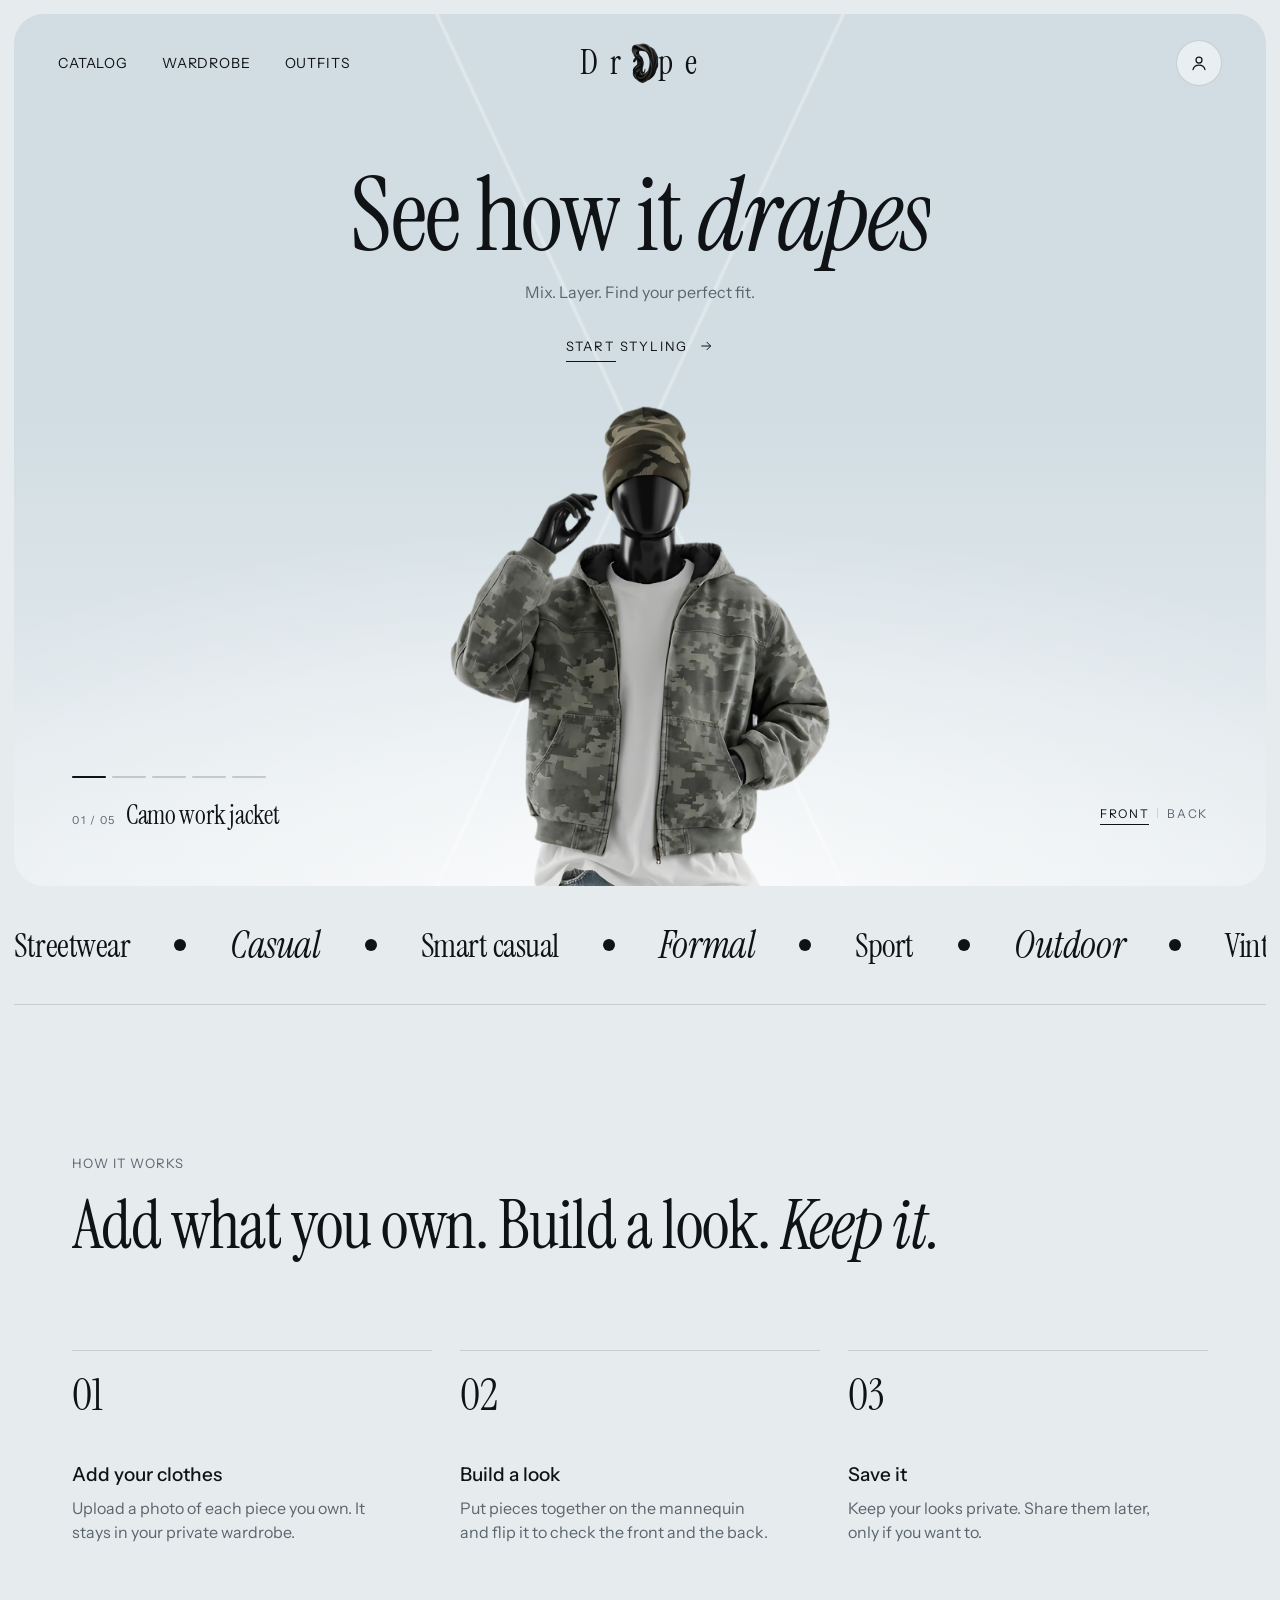
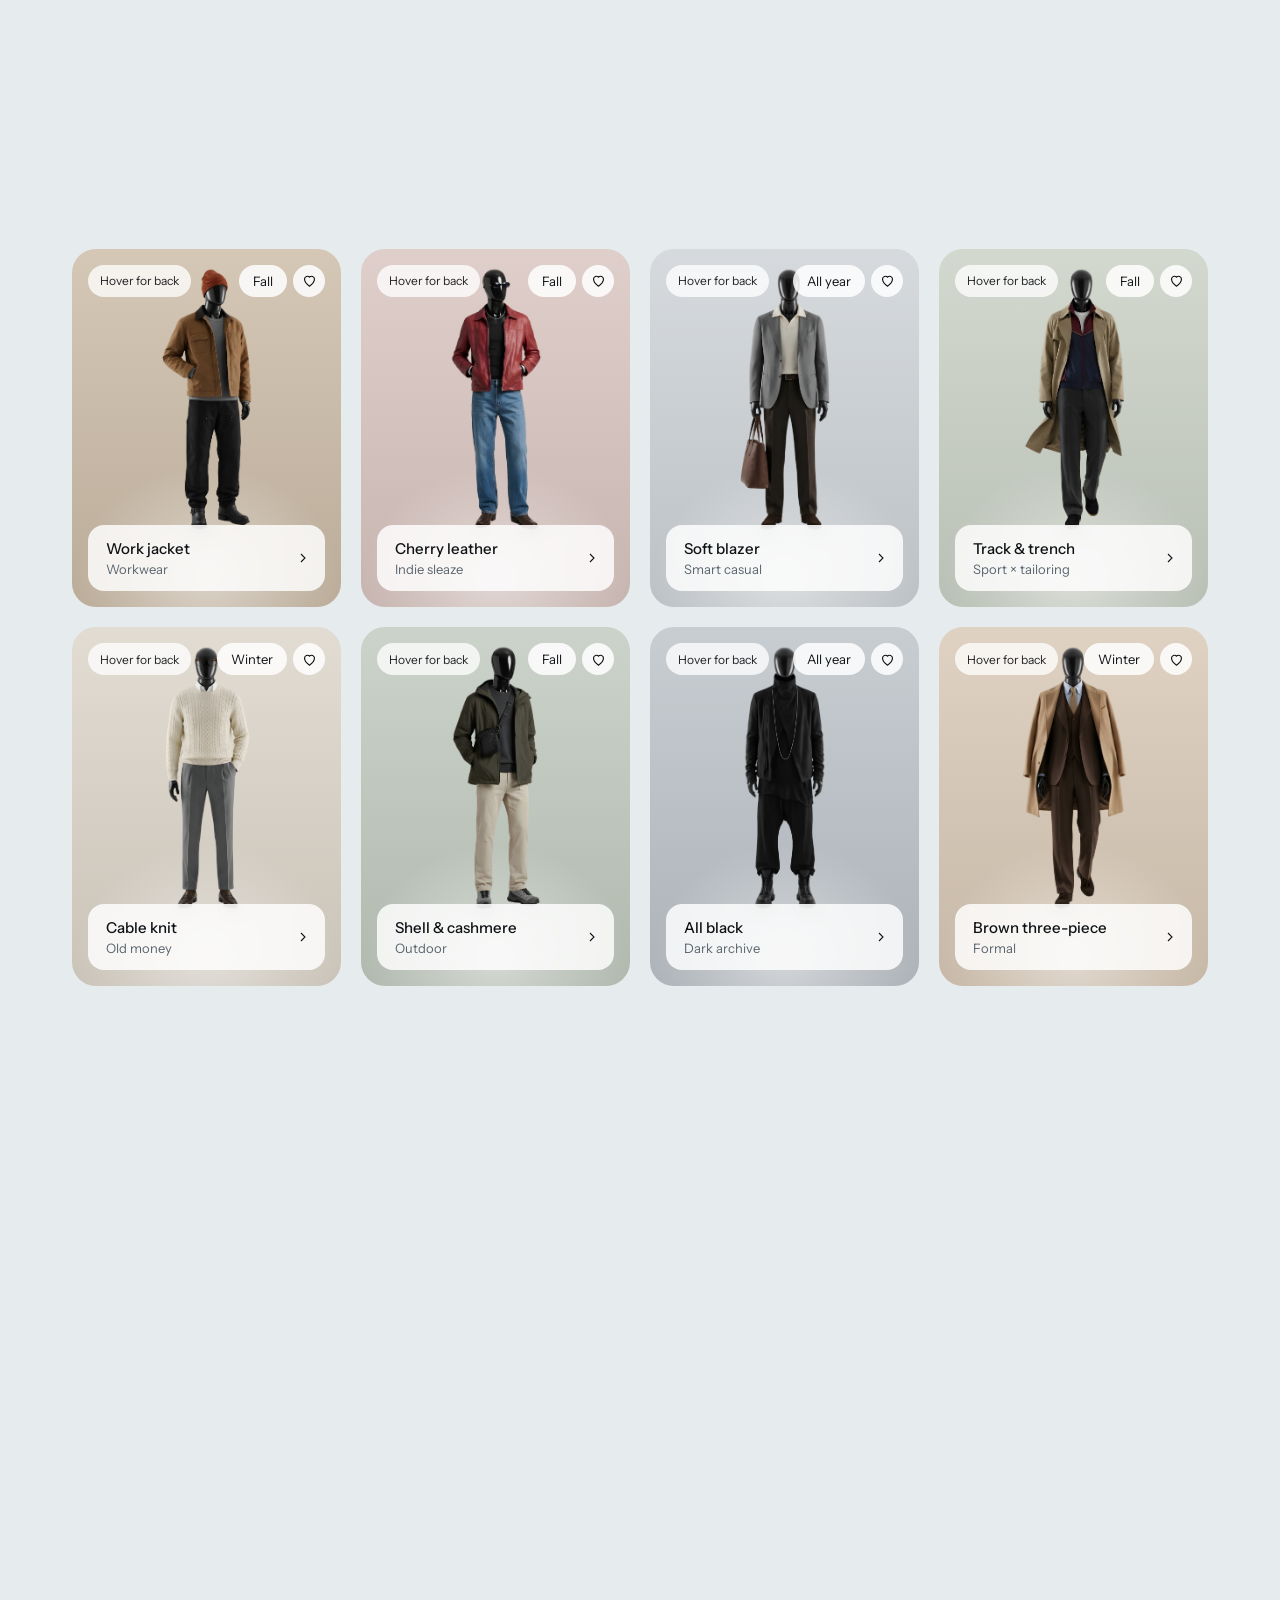
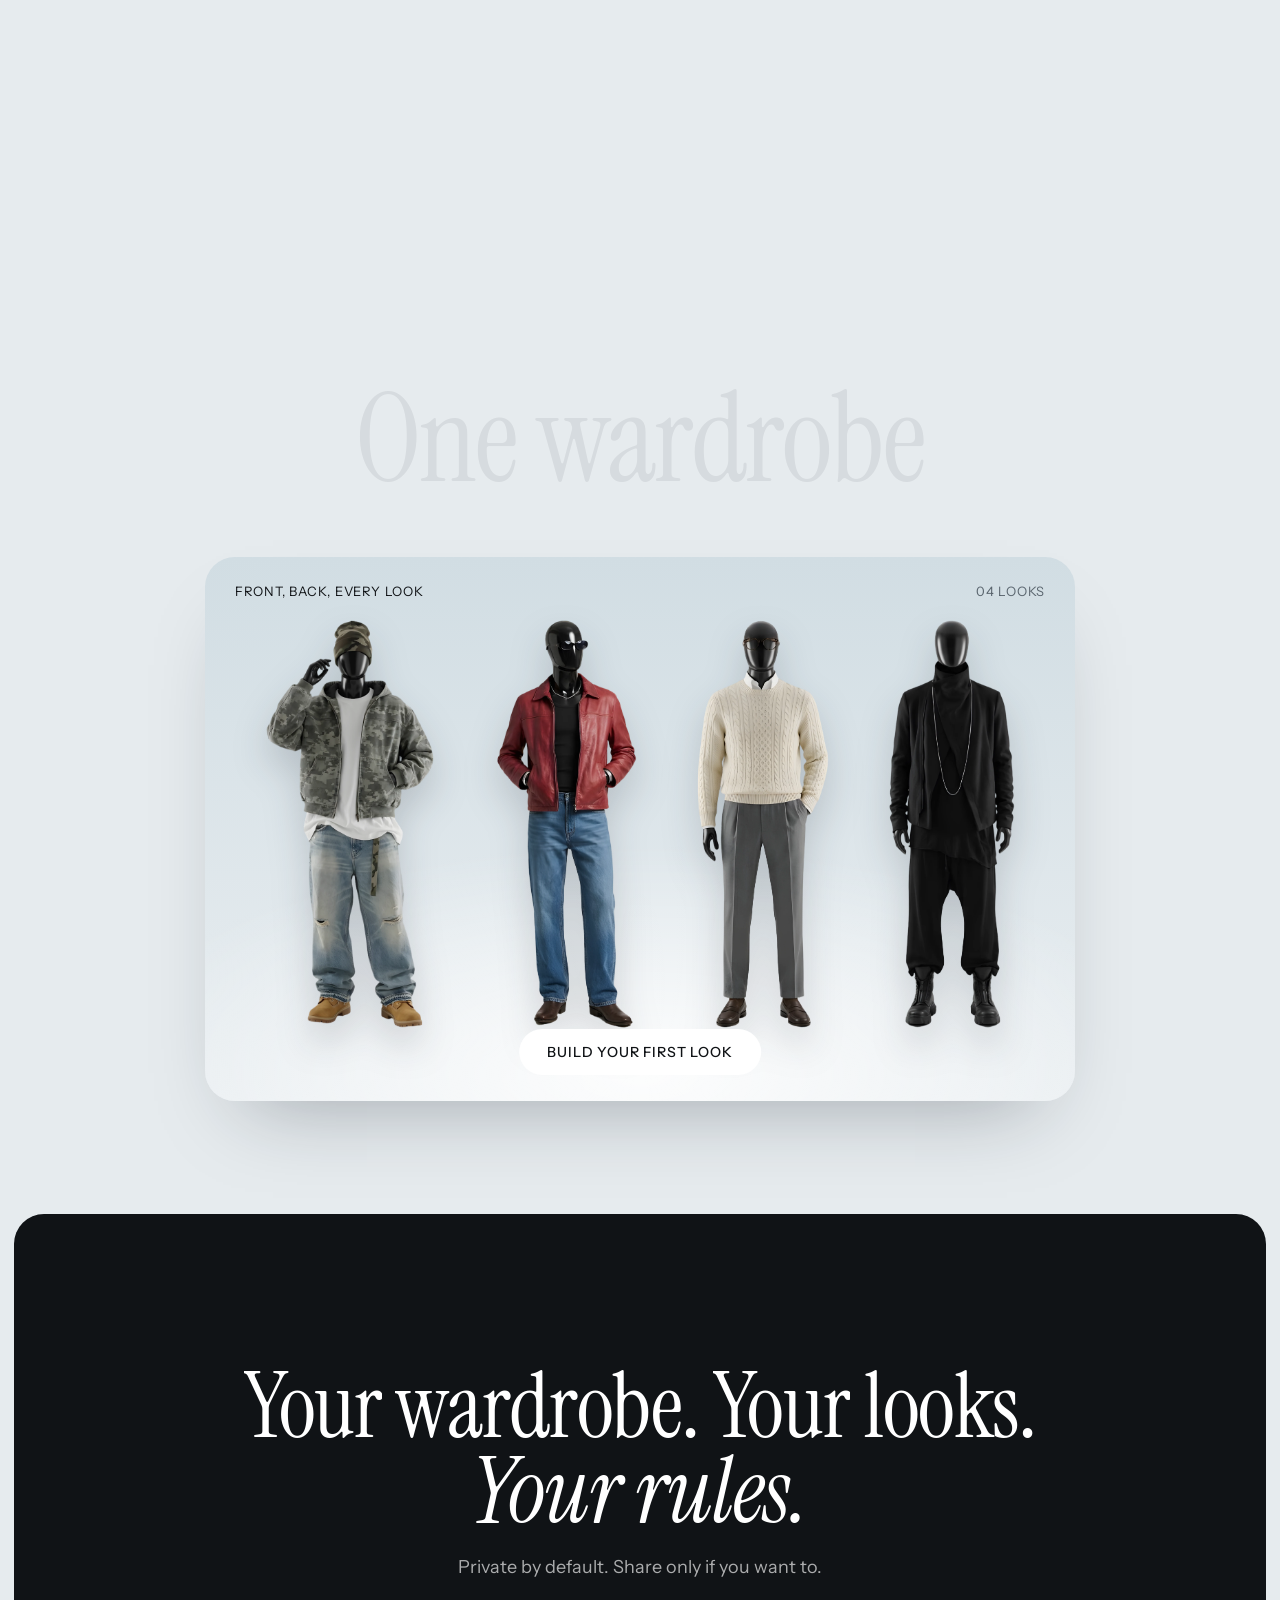
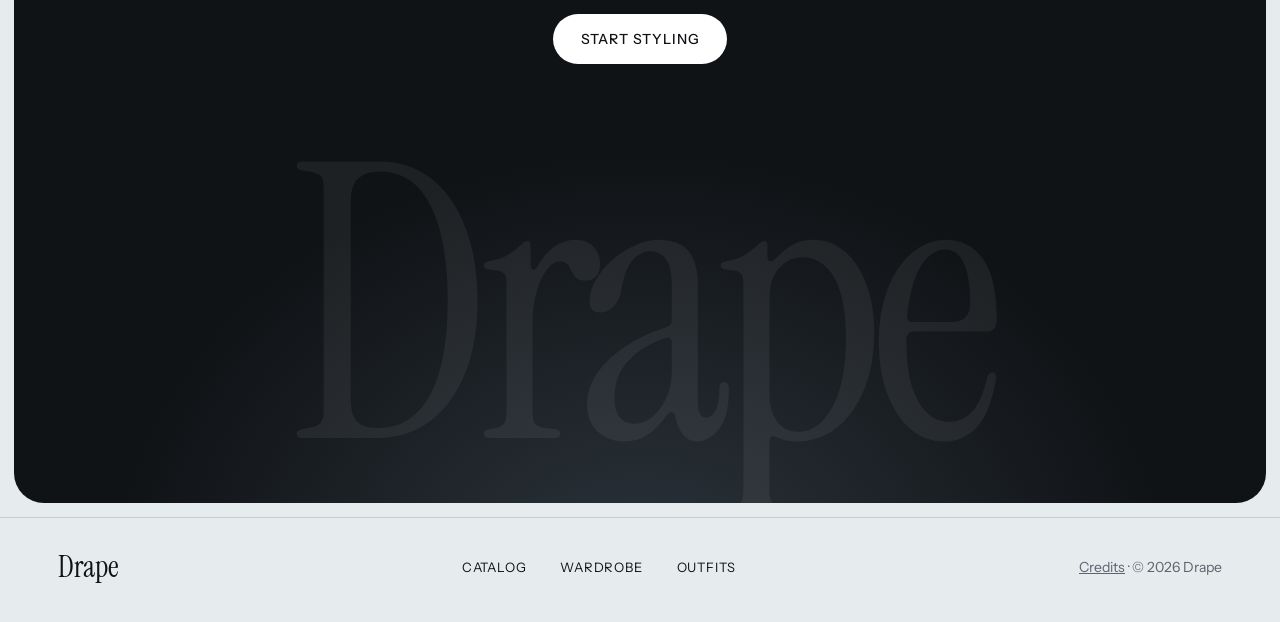
==== commit cca4f653: "Minimal hero (quiet CTA, text Front/Back), fix look switching, slower outfit preview, softer catalog" ====
--- a/index.html
+++ b/index.html
@@ -6,10 +6,11 @@
 <link rel="icon" href="assets/brand/favicon-light.png" media="(prefers-color-scheme: light)">
 <link rel="icon" href="assets/brand/favicon-dark.png" media="(prefers-color-scheme: dark)">
 <link rel="apple-touch-icon" href="assets/brand/favicon-light.png">
+<meta name="drape-build" content="20261101133733">
 <title>Drape</title>
 <link rel="preconnect" href="https://fonts.googleapis.com"><link rel="preconnect" href="https://fonts.gstatic.com" crossorigin>
 <link href="https://fonts.googleapis.com/css2?family=Instrument+Sans:wdth,wght@75..100,400..700&family=Instrument+Serif:ital@0;1&display=swap" rel="stylesheet">
-<link rel="stylesheet" href="drape.css?v=1102l">
+<link rel="stylesheet" href="drape.css?v=20261101133733">
 <style>
 :root{--p:0}
 button{font:inherit;color:inherit}
@@ -66,13 +67,20 @@
 .lookname{display:flex;align-items:baseline;gap:10px;color:var(--ink)}
 .lookname b{font:400 26px/1 var(--serif);letter-spacing:-.01em;transition:opacity .3s}
 .lookname span{font-size:11px;letter-spacing:.14em;text-transform:uppercase;color:var(--muted)}
-.view{position:absolute;z-index:2;right:58px;bottom:58px;width:290px;padding:20px;border-radius:22px;background:rgb(var(--glass-rgb) / .55);-webkit-backdrop-filter:blur(14px);backdrop-filter:blur(14px);border:1px solid rgb(var(--glass-rgb) / .7)}
+.cta{display:inline-flex;align-items:center;gap:10px;padding:8px 0;color:var(--ink);text-decoration:none;font-size:13px;letter-spacing:.14em;text-transform:uppercase;background:linear-gradient(currentColor,currentColor) 0 100%/34% 1px no-repeat;transition:background-size .5s var(--ease)}
+.cta:hover{background-size:100% 1px}
+.cta svg{width:16px;height:16px;fill:none;stroke:currentColor;stroke-width:1.5;transition:transform .3s var(--ease)}
+.cta:hover svg{transform:translateX(4px)}
+/* front / back: two quiet words, the active one in full ink */
+.view{position:absolute;z-index:2;right:58px;bottom:58px}
 .view-top{display:flex;justify-content:space-between;align-items:center;margin-bottom:16px;font-size:13px;letter-spacing:.06em;text-transform:uppercase}
 .view-top span:last-child{color:var(--muted);text-transform:none;letter-spacing:0}
-.pills{display:grid;grid-template-columns:repeat(3,1fr);gap:6px}
-.pill{height:38px;border-radius:999px;border:1px solid var(--line);background:transparent;font-size:13px;cursor:pointer;transition:background .2s,color .2s}
-.pill:hover{background:rgb(var(--glass-rgb) / .8)}
-.pill[aria-pressed=true]{background:var(--ink);color:var(--on-ink);border-color:var(--ink)}
+.pills{display:flex;gap:18px;align-items:center}
+.pill{height:30px;padding:0;border:0;background:none;color:var(--muted);font:inherit;font-size:12px;letter-spacing:.14em;text-transform:uppercase;cursor:pointer;transition:color .25s;position:relative}
+.pill:hover{color:var(--ink)}
+.pill[aria-pressed=true]{color:var(--ink)}
+.pill[aria-pressed=true]::after{content:"";position:absolute;left:0;right:0;bottom:3px;height:1px;background:currentColor}
+.pills .pill+.pill::before{content:"";position:absolute;left:-10px;top:50%;width:1px;height:10px;margin-top:-5px;background:var(--line)}
 
 /* how */
 .how{max-width:1280px;margin:0 auto;padding:150px 58px 140px}
@@ -215,10 +223,8 @@
 .lookbar{margin-bottom:8px;gap:4px}
 .lookbar button{width:26px;height:26px}
 .lookname b{display:none}
-.view{display:block!important;right:14px;bottom:14px;width:auto;padding:5px;border-radius:999px}
-.view-top{display:none}
-.view .pills{gap:4px}
-.view .pill{height:32px;padding:0 14px;font-size:12px}
+.view{display:block!important;right:18px;bottom:16px}
+.view .pill{height:34px;font-size:11px}
 .ticker{padding:20px 0}
 .how{padding:70px var(--gutter) 60px}
 .how h2{margin:14px 0 40px}
@@ -261,10 +267,9 @@
 <section class="hero" id="hero">
 <div class="model" id="model" role="img" aria-label="Black glossy mannequin in a styled outfit"></div>
 <div class="copy"><h1 data-split>See how it <em>drapes</em></h1><p class="sub">Mix. Layer. Find your perfect fit.</p>
-<div class="ctas"><a class="btn dark" href="wardrobe.html">Start styling</a><a class="btn light" href="#how">How it works</a></div></div>
+<div class="ctas"><a class="cta" href="wardrobe.html">Start styling<svg viewBox="0 0 24 24" aria-hidden="true"><path d="M5 12h14M13 6l6 6-6 6"/></svg></a></div></div>
 <div class="mix"><div class="lookbar" id="lookbar" role="tablist" aria-label="Looks"></div><div class="lookname" aria-live="polite"><span id="lookNo">01 / 05</span><b id="lookName"></b></div></div>
-<div class="view"><div class="view-top"><span>View</span><span>Front or back</span></div>
-<div class="pills two" id="pills"><button class="pill" data-side="front" aria-pressed="true">Front</button><button class="pill" data-side="back">Back</button></div></div>
+<div class="view"><div class="pills two" id="pills" role="group" aria-label="View"><button class="pill" data-side="front" aria-pressed="true">Front</button><button class="pill" data-side="back">Back</button></div></div>
 </section>
 
 <div class="ticker" aria-hidden="true"><div class="track"><span>Streetwear</span><i></i><span>Casual</span><i></i><span>Smart casual</span><i></i><span>Formal</span><i></i><span>Sport</span><i></i><span>Outdoor</span><i></i><span>Vintage</span><i></i><span>Workwear</span><i></i><span>Minimal</span><i></i><span>Y2K</span><i></i><span>Streetwear</span><i></i><span>Casual</span><i></i><span>Smart casual</span><i></i><span>Formal</span><i></i><span>Sport</span><i></i><span>Outdoor</span><i></i><span>Vintage</span><i></i><span>Workwear</span><i></i><span>Minimal</span><i></i><span>Y2K</span><i></i></div></div>
@@ -300,9 +305,9 @@
 <section class="end" data-reveal><h2 data-split>Your wardrobe. Your looks. <em>Your rules.</em></h2><p>Private by default. Share only if you want to.</p><a class="btn light" href="wardrobe.html">Start styling</a><span class="huge" aria-hidden="true">Drape</span></section>
 <footer><span class="word">Drape</span><nav><a href="catalog.html">Catalog</a><a href="wardrobe.html">Wardrobe</a><a href="outfits.html">Outfits</a></nav><span><a href="credits.html" style="color:inherit">Credits</a> · © 2026 Drape</span></footer>
 
-<script src="drape-store.js?v=1102f"></script>
-<script src="drape-nav.js?v=1102k"></script>
-<script src="drape-catalog.js?v=1102m"></script>
+<script src="drape-store.js?v=20261101133733"></script>
+<script src="drape-nav.js?v=20261101133733"></script>
+<script src="drape-catalog.js?v=20261101133733"></script>
 <script>
 (function(){
 var root=document.documentElement,hdr=document.querySelector('header');
@@ -346,8 +351,8 @@
 [].forEach.call(mm.children,function(im,k){if(im.getAttribute('src')===srcs[k])return;im.classList.add('off');setTimeout(function(){im.onload=function(){im.classList.remove('off')};im.src=srcs[k]},k?250:0)})}
 paintMini();
 if(MINI.length>1&&!matchMedia('(prefers-reduced-motion:reduce)').matches){var mt=null,panel=mm.closest('.panel');
-var go=function(){mt=setInterval(function(){mi=(mi+1)%MINI.length;paintMini()},3200)};
-if('IntersectionObserver'in window)new IntersectionObserver(function(es){if(es[0].isIntersecting){if(!mt)go()}else{clearInterval(mt);mt=null}}).observe(panel);else go()}
+var miniGo=function(){if(mt)return;mt=setInterval(function(){mi=(mi+1)%MINI.length;paintMini()},7000)};
+if('IntersectionObserver'in window)new IntersectionObserver(function(es){if(es[0].isIntersecting)miniGo();else{clearInterval(mt);mt=null}}).observe(panel);else miniGo()}
 
 var still=matchMedia('(prefers-reduced-motion:reduce)').matches;
 
@@ -368,16 +373,16 @@
 var now=bar.children[cur.look];void now.offsetWidth;now.classList.add('now');
 document.getElementById('lookNo').textContent=String(cur.look+1).padStart(2,'0')+' / '+String(heroLooks.length).padStart(2,'0');
 document.getElementById('lookName').textContent=heroLooks[cur.look].name}
-function go(i){cur.look=(i+heroLooks.length)%heroLooks.length;showLook();paintBar();plan()}
-function plan(){clearTimeout(timer);if(still2||bar.classList.contains('paused'))return;timer=setTimeout(function(){go(cur.look+1)},DUR)}
-bar.addEventListener('click',function(e){var b=e.target.closest('button');if(b)go([].indexOf.call(bar.children,b))});
+function goLook(i){cur.look=(i+heroLooks.length)%heroLooks.length;showLook();paintBar();plan()}
+function plan(){clearTimeout(timer);if(still2||bar.classList.contains('paused'))return;timer=setTimeout(function(){goLook(cur.look+1)},DUR)}
+bar.addEventListener('click',function(e){var b=e.target.closest('button');if(b)goLook([].indexOf.call(bar.children,b))});
 var mixBox=document.querySelector('.mix');
 mixBox.addEventListener('mouseenter',function(){bar.classList.add('paused');clearTimeout(timer)});
 mixBox.addEventListener('mouseleave',function(){bar.classList.remove('paused');paintBar();plan()});
 document.addEventListener('visibilitychange',function(){if(document.hidden)clearTimeout(timer);else{paintBar();plan()}});
 // swipe left / right on the hero picture
 var sx=null;heroBox.addEventListener('touchstart',function(e){sx=e.touches[0].clientX},{passive:true});
-heroBox.addEventListener('touchend',function(e){if(sx===null)return;var dx=e.changedTouches[0].clientX-sx;sx=null;if(Math.abs(dx)>50)go(cur.look+(dx<0?1:-1))});
+heroBox.addEventListener('touchend',function(e){if(sx===null)return;var dx=e.changedTouches[0].clientX-sx;sx=null;if(Math.abs(dx)>50)goLook(cur.look+(dx<0?1:-1))});
 paintBar();plan();
 document.getElementById('pills').addEventListener('click',function(e){var b=e.target.closest('.pill');if(!b||b.disabled)return;cur.side=b.dataset.side;showLook()});
 showLook();
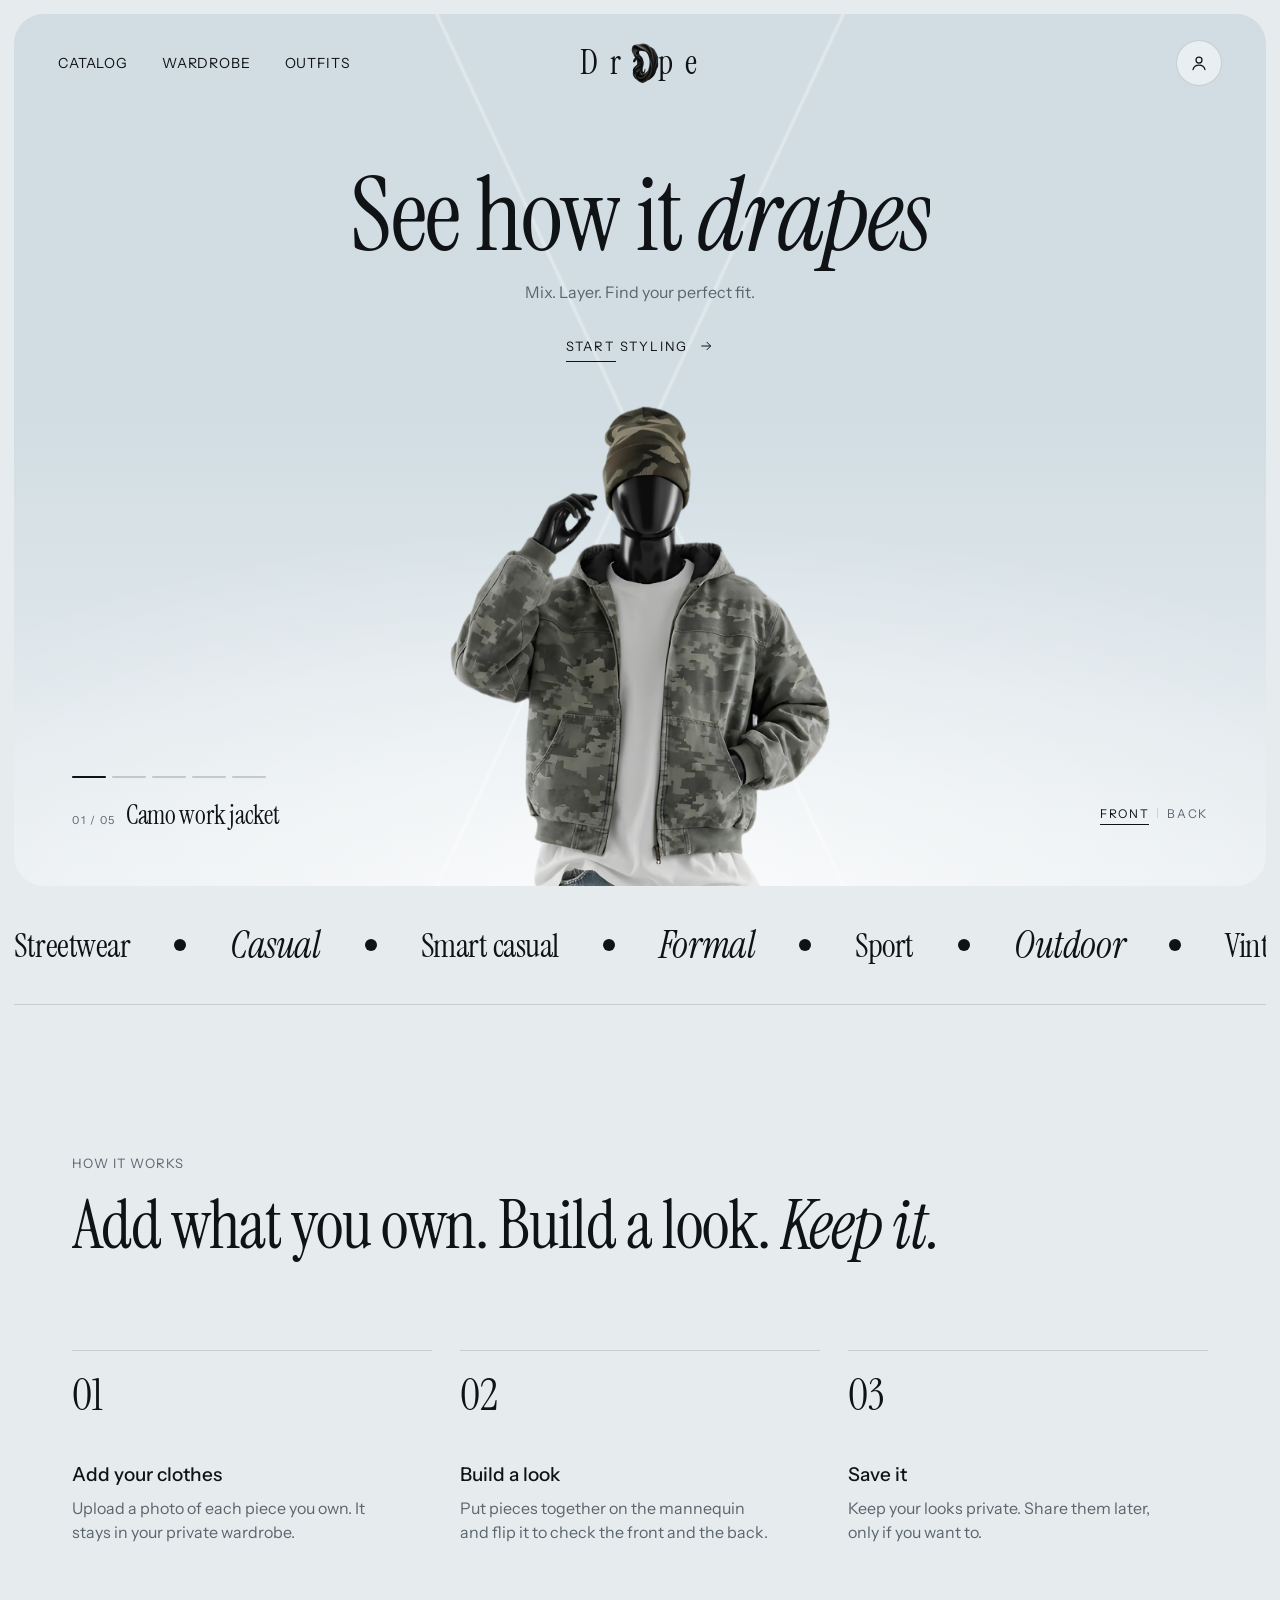
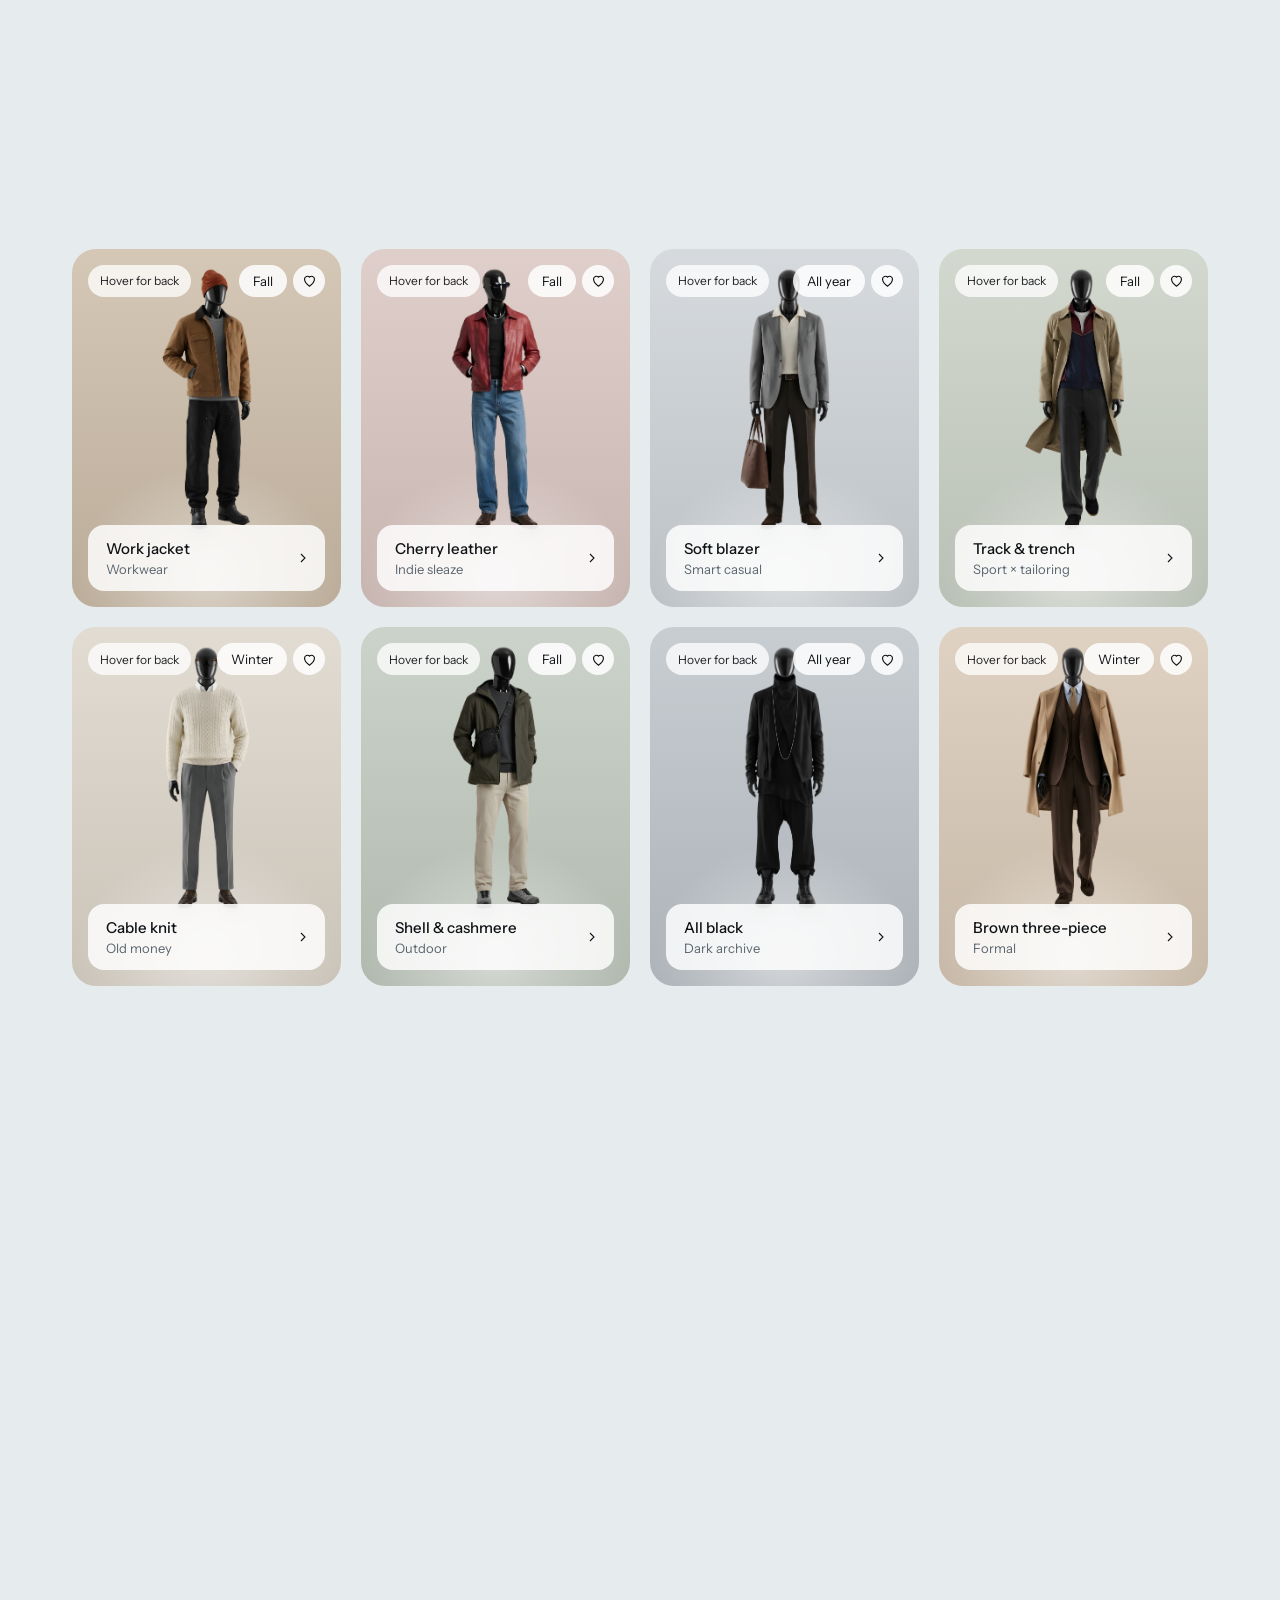
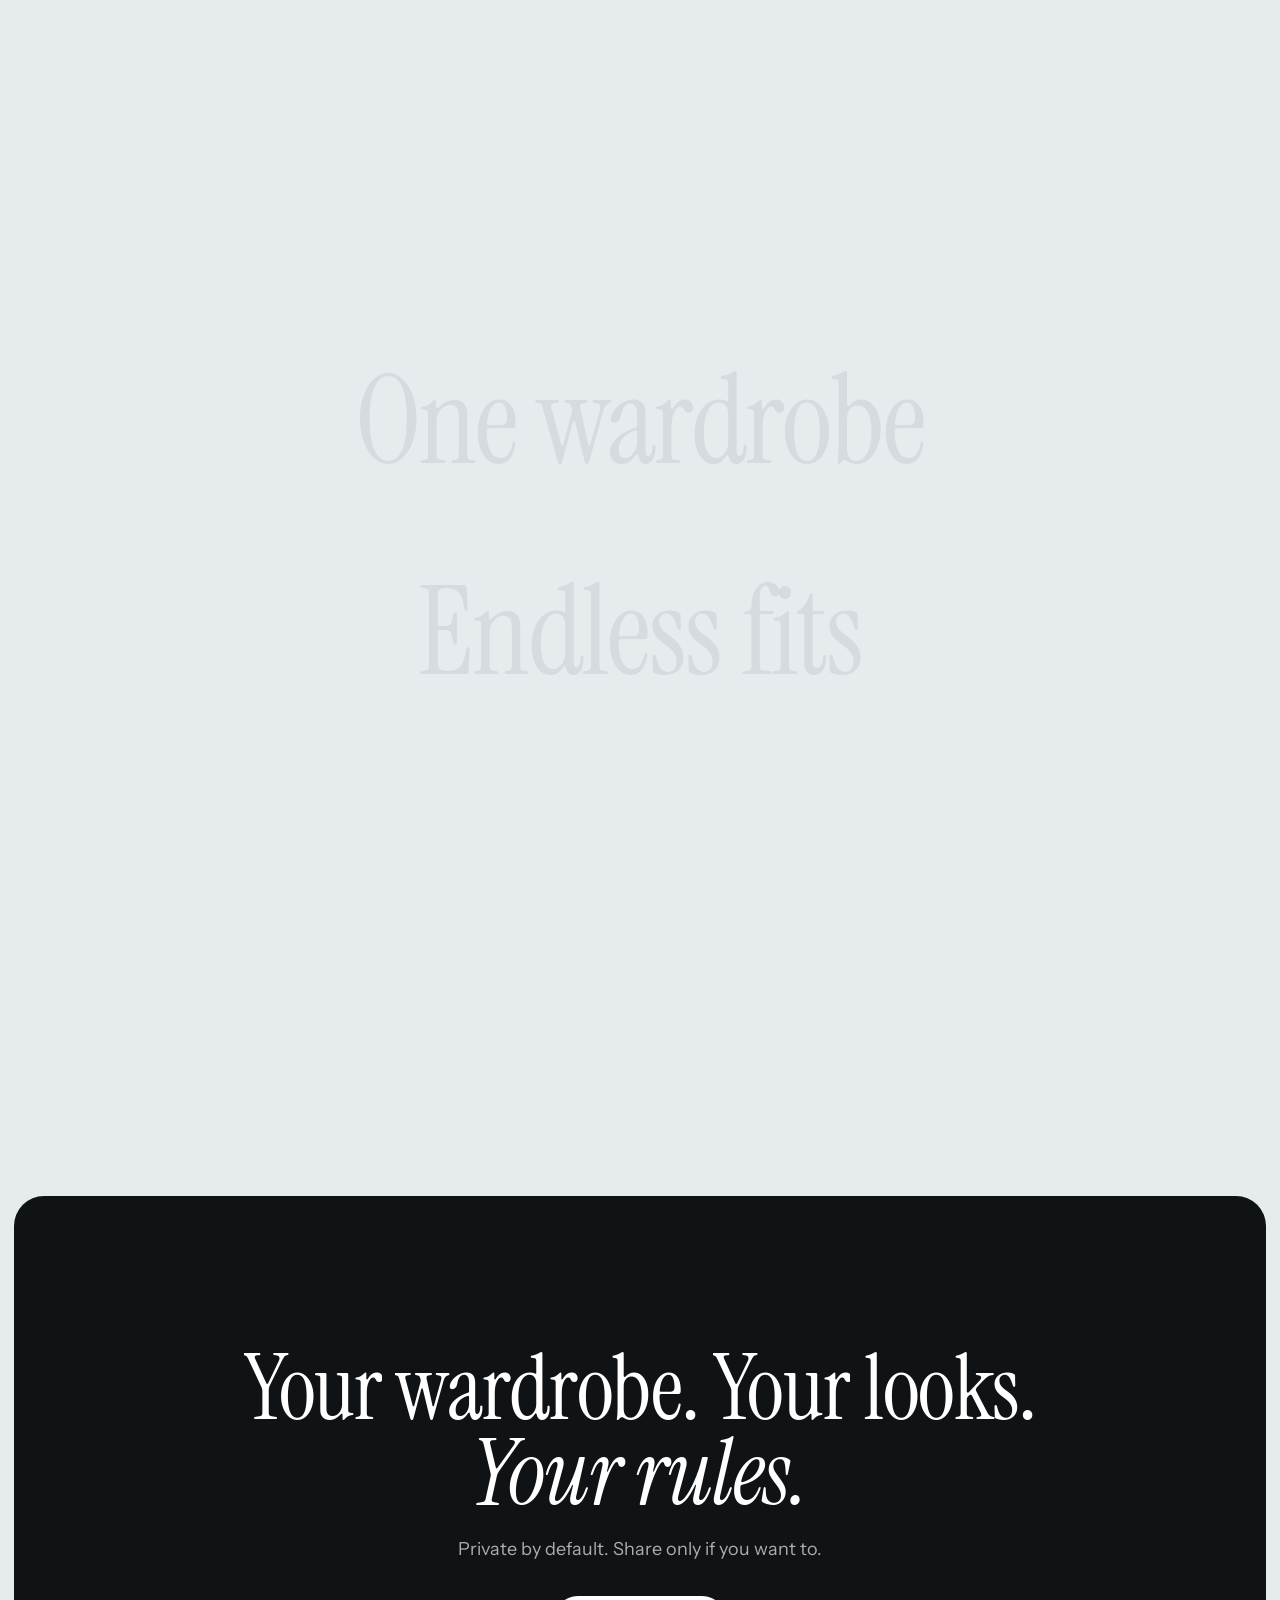
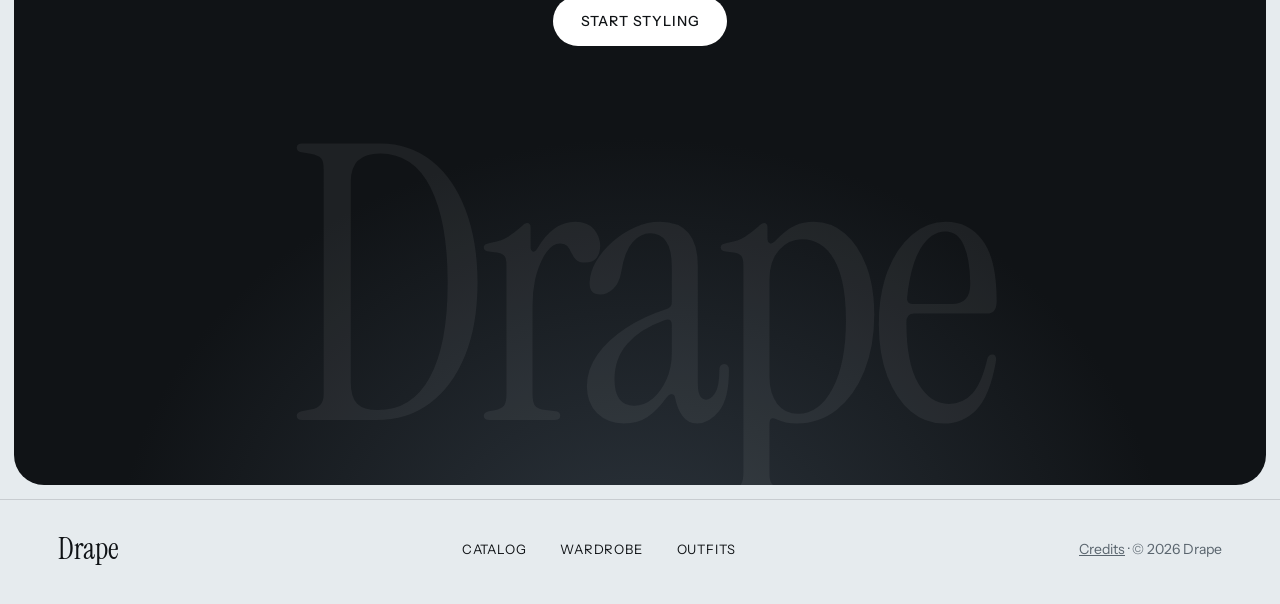
==== commit 0f7e919c: "Editorial outfits panel without plates, large cropped mannequin, quiet links, crew title visible on " ====
--- a/index.html
+++ b/index.html
@@ -6,11 +6,11 @@
 <link rel="icon" href="assets/brand/favicon-light.png" media="(prefers-color-scheme: light)">
 <link rel="icon" href="assets/brand/favicon-dark.png" media="(prefers-color-scheme: dark)">
 <link rel="apple-touch-icon" href="assets/brand/favicon-light.png">
-<meta name="drape-build" content="20261101133733">
+<meta name="drape-build" content="20261101134616">
 <title>Drape</title>
 <link rel="preconnect" href="https://fonts.googleapis.com"><link rel="preconnect" href="https://fonts.gstatic.com" crossorigin>
 <link href="https://fonts.googleapis.com/css2?family=Instrument+Sans:wdth,wght@75..100,400..700&family=Instrument+Serif:ital@0;1&display=swap" rel="stylesheet">
-<link rel="stylesheet" href="drape.css?v=20261101133733">
+<link rel="stylesheet" href="drape.css?v=20261101134616">
 <style>
 :root{--p:0}
 button{font:inherit;color:inherit}
@@ -168,19 +168,26 @@
 .mchips{display:flex;gap:6px;margin-top:26px}
 .mchips span{height:30px;padding:0 13px;border-radius:999px;border:1px solid var(--line);display:flex;align-items:center;font-size:12px}
 .mchips span:first-child{background:var(--ink);color:var(--on-ink);border-color:var(--ink)}
-.mslots{margin:34px 0;display:flex;flex-direction:column;gap:8px}
-.mslots div{display:flex;align-items:center;gap:14px;padding:8px;border-radius:16px;background:rgba(255,255,255,.07);border:1px solid rgba(255,255,255,.08)}
-.mslots div:nth-child(2){border-color:rgba(255,255,255,.7)}
-.mslots img{width:46px;height:58px;object-fit:contain;padding:5px;border-radius:10px;background:#dde5ea}
-.mslots small{display:block;font-size:11px;letter-spacing:.08em;text-transform:uppercase;opacity:.55;margin-bottom:3px}
-.mslots b{font-weight:500;font-size:15px}
-.d1 .mslots{max-width:56%}
-.mprev{position:absolute;right:8px;bottom:28px;width:46%;height:calc(100% - 110px);pointer-events:none}
+/* the look as an editorial list: hairlines, a small label, the piece's name in the serif. No boxes. */
+.mslots{position:relative;z-index:1;margin:40px 0 28px;display:flex;flex-direction:column;max-width:52%}
+.mslots div{display:flex;align-items:baseline;gap:18px;padding:16px 0;border-top:1px solid rgba(255,255,255,.14)}
+.mslots div:last-child{border-bottom:1px solid rgba(255,255,255,.14)}
+.mslots img{display:none}
+.mslots small{flex:none;width:62px;font-size:10px;letter-spacing:.16em;text-transform:uppercase;color:rgba(255,255,255,.5)}
+.mslots b{font:400 clamp(22px,2vw,28px)/1.05 var(--serif);letter-spacing:-.01em;color:#fff}
+.mslots span{display:contents}
+/* the mannequin is big and walks off the right edge, like a cropped fashion shot */
+.mprev{position:absolute;inset:auto 0 -2% 0;height:calc(100% - 150px);pointer-events:none;z-index:0}
+.mprev img{left:auto!important;right:-20%;width:auto!important;height:100%!important}
 .mprev img{position:absolute;inset:0;width:100%;height:100%;object-fit:contain;object-position:50% 100%;transition:opacity .45s}
 .mprev img.off{opacity:0}
-.mslots div{transition:border-color .3s,background .3s}
-.mslots img{transition:opacity .3s}
-.shuf{align-self:flex-start;display:flex;align-items:center;gap:8px;height:34px;padding:0 14px;border-radius:999px;background:rgba(255,255,255,.12);font-size:12px;letter-spacing:.08em;text-transform:uppercase}
+.mslots b{transition:opacity .4s}
+/* quiet text actions instead of pills and circles */
+.shuf{position:relative;z-index:1;align-self:flex-start;display:flex;align-items:center;gap:8px;font-size:11px;letter-spacing:.16em;text-transform:uppercase;color:rgba(255,255,255,.6)}
+.shuf svg{width:14px;height:14px}
+.panel .go{position:relative;z-index:1;gap:10px;font-size:12px;letter-spacing:.16em;padding-bottom:6px;align-self:flex-start;background:linear-gradient(currentColor,currentColor) 0 100%/40% 1px no-repeat;transition:background-size .5s var(--ease)}
+.panel:hover .go{background-size:100% 1px}
+.panel .go i{width:auto;height:auto;background:none!important;color:inherit!important;order:2}
 
 /* final call */
 .end{position:relative;overflow:hidden;margin:0 14px 14px;border-radius:30px;padding:150px 40px 60px;text-align:center;background:radial-gradient(60% 70% at 50% 110%,#2c343c,#101316 70%);color:#fff}
@@ -244,10 +251,16 @@
 .show{padding:0 var(--gutter) 70px!important;gap:12px}
 .panel{min-height:0;padding:22px;border-radius:22px}
 .mini{margin:22px 0}
-.mslots{margin:22px 0}
-.d1 .mslots{max-width:62%}
-.mprev{width:42%;height:calc(100% - 140px)}
+.mslots{margin:24px 0 20px;max-width:60%}
+.mslots div{padding:12px 0;gap:10px;flex-direction:column}
+.mslots b{font-size:21px}
+.mprev{height:calc(100% - 120px)}
+.mprev img{right:-46%}
+.mslots{max-width:54%}
+.d1{min-height:560px}
 .crew{padding:10px 0 70px}
+.big{font-size:15vw;line-height:.95;color:rgb(var(--ink-rgb) / .1)}
+.card{margin:14px auto 0!important}
 .card{border-radius:22px;aspect-ratio:4/5}
 .crew-row{inset:46px 6px 70px}
 .card-cap{font-size:11px}
@@ -305,9 +318,9 @@
 <section class="end" data-reveal><h2 data-split>Your wardrobe. Your looks. <em>Your rules.</em></h2><p>Private by default. Share only if you want to.</p><a class="btn light" href="wardrobe.html">Start styling</a><span class="huge" aria-hidden="true">Drape</span></section>
 <footer><span class="word">Drape</span><nav><a href="catalog.html">Catalog</a><a href="wardrobe.html">Wardrobe</a><a href="outfits.html">Outfits</a></nav><span><a href="credits.html" style="color:inherit">Credits</a> · © 2026 Drape</span></footer>
 
-<script src="drape-store.js?v=20261101133733"></script>
-<script src="drape-nav.js?v=20261101133733"></script>
-<script src="drape-catalog.js?v=20261101133733"></script>
+<script src="drape-store.js?v=20261101134616"></script>
+<script src="drape-nav.js?v=20261101134616"></script>
+<script src="drape-catalog.js?v=20261101134616"></script>
 <script>
 (function(){
 var root=document.documentElement,hdr=document.querySelector('header');
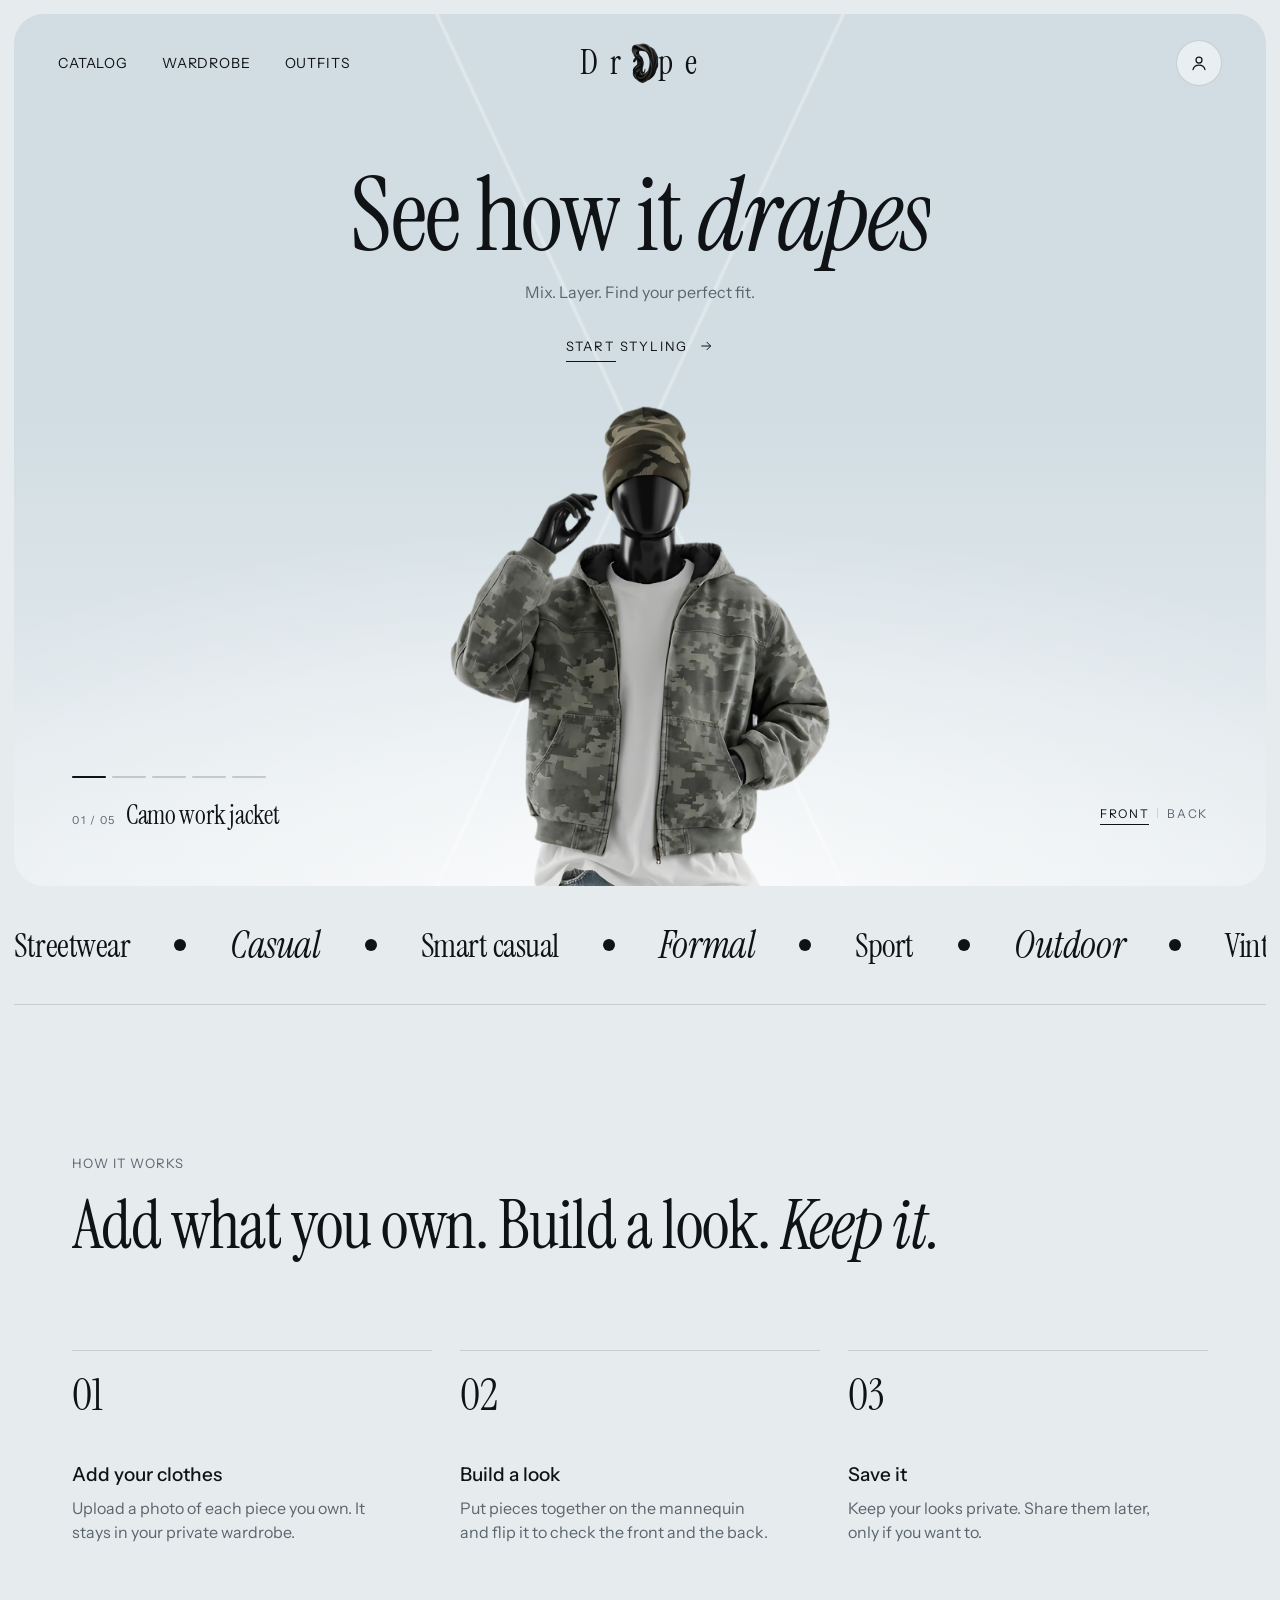
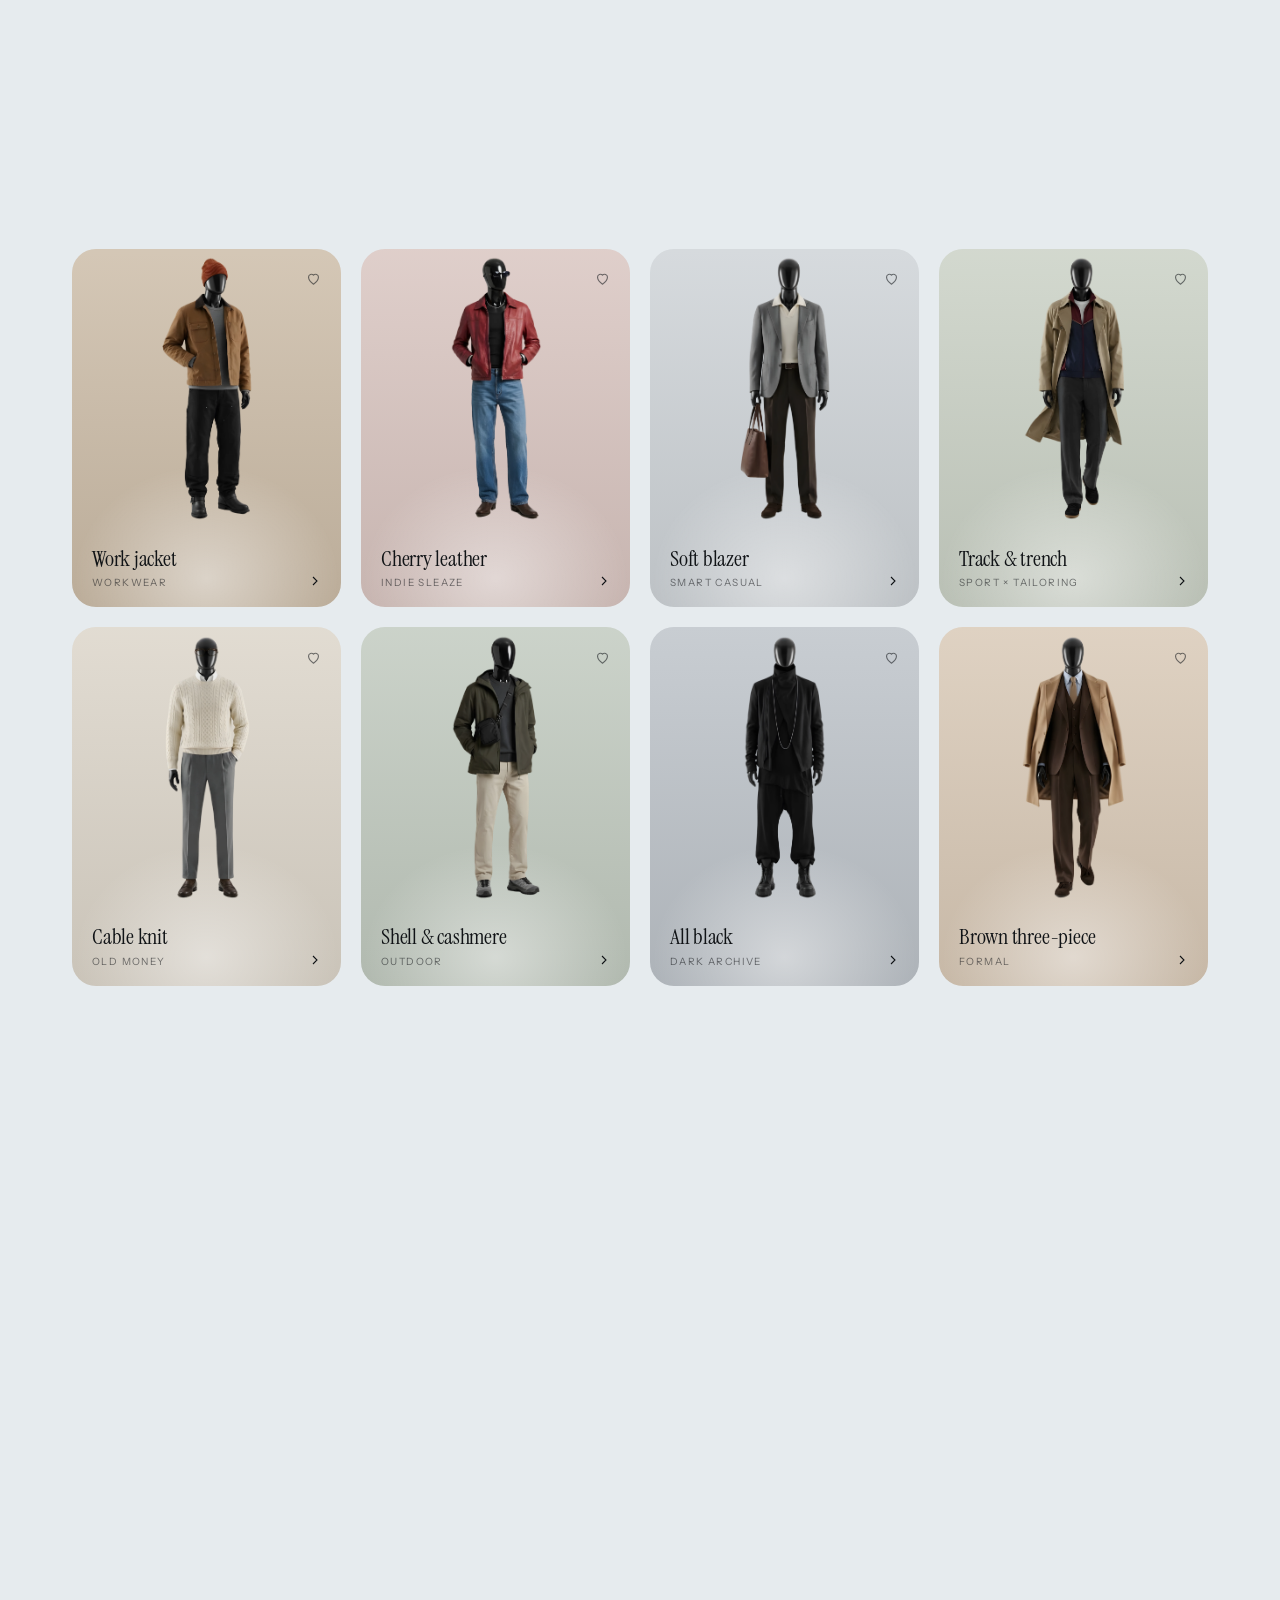
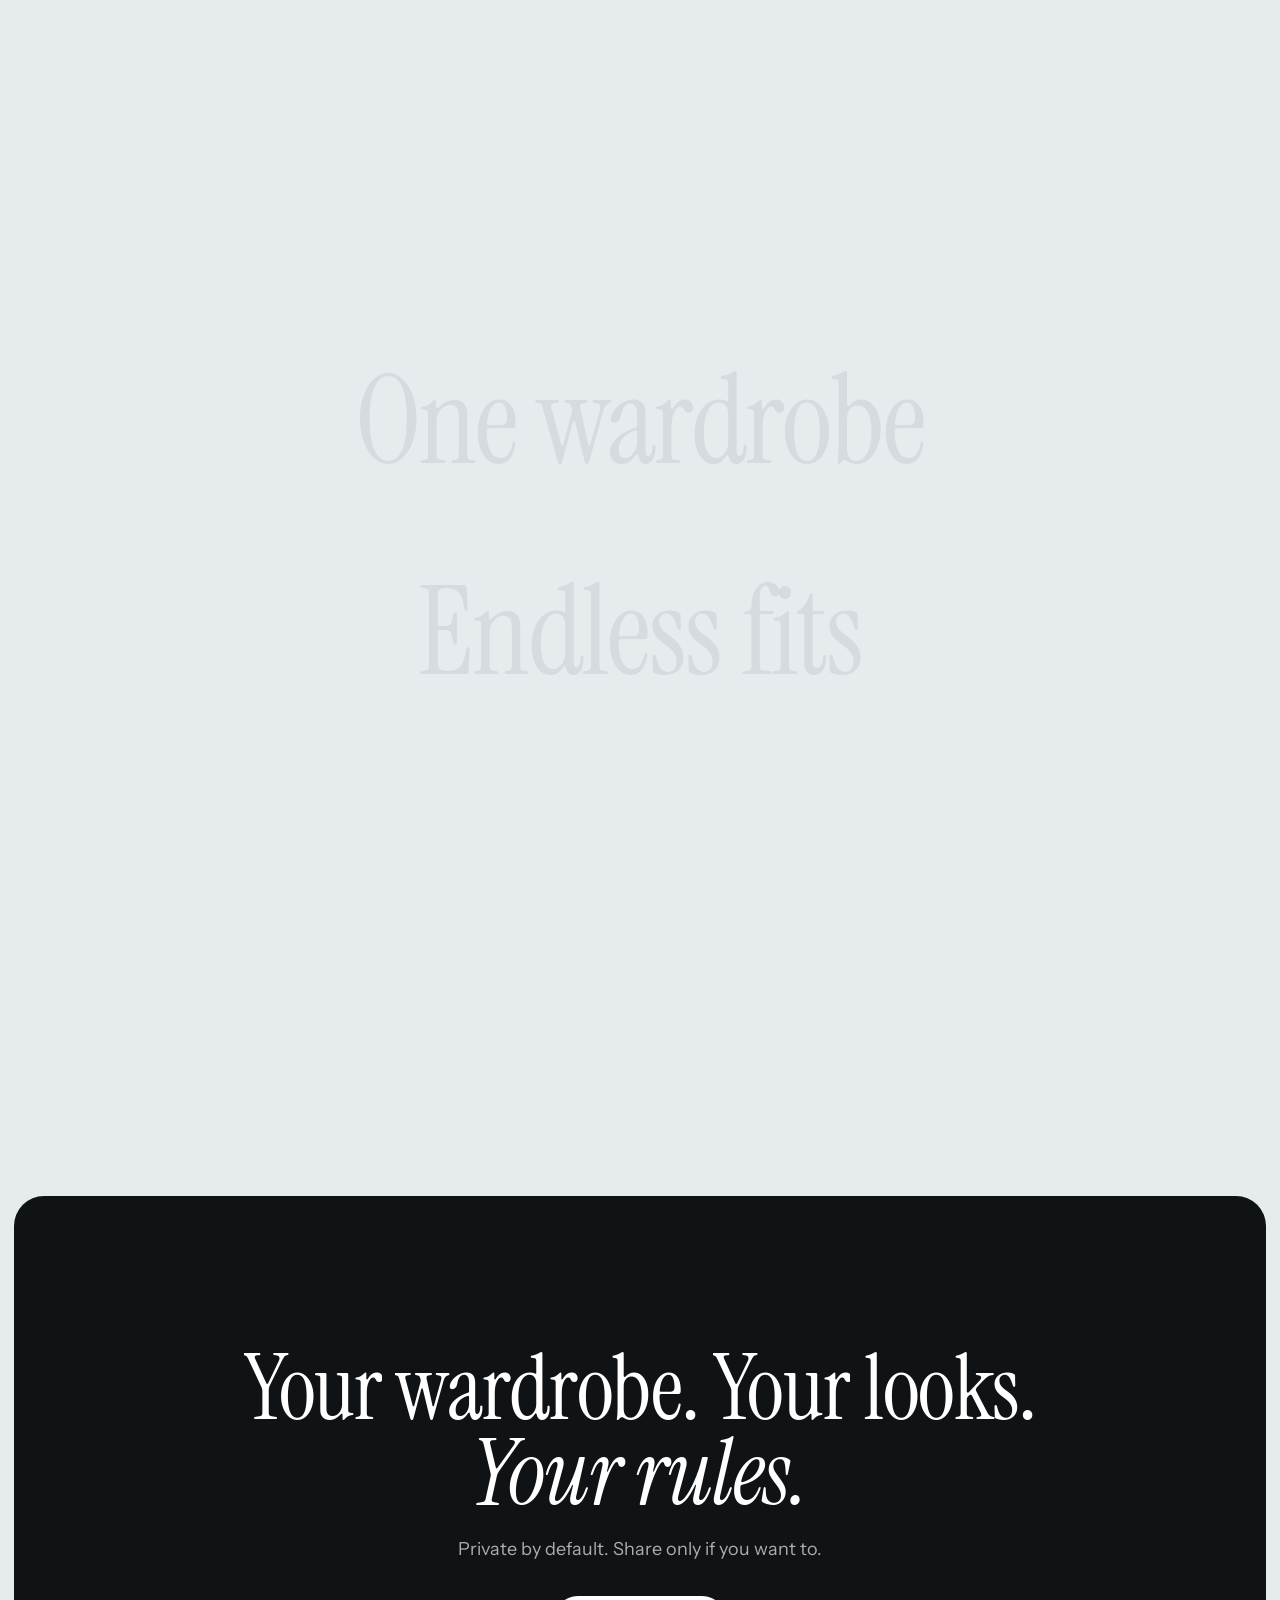
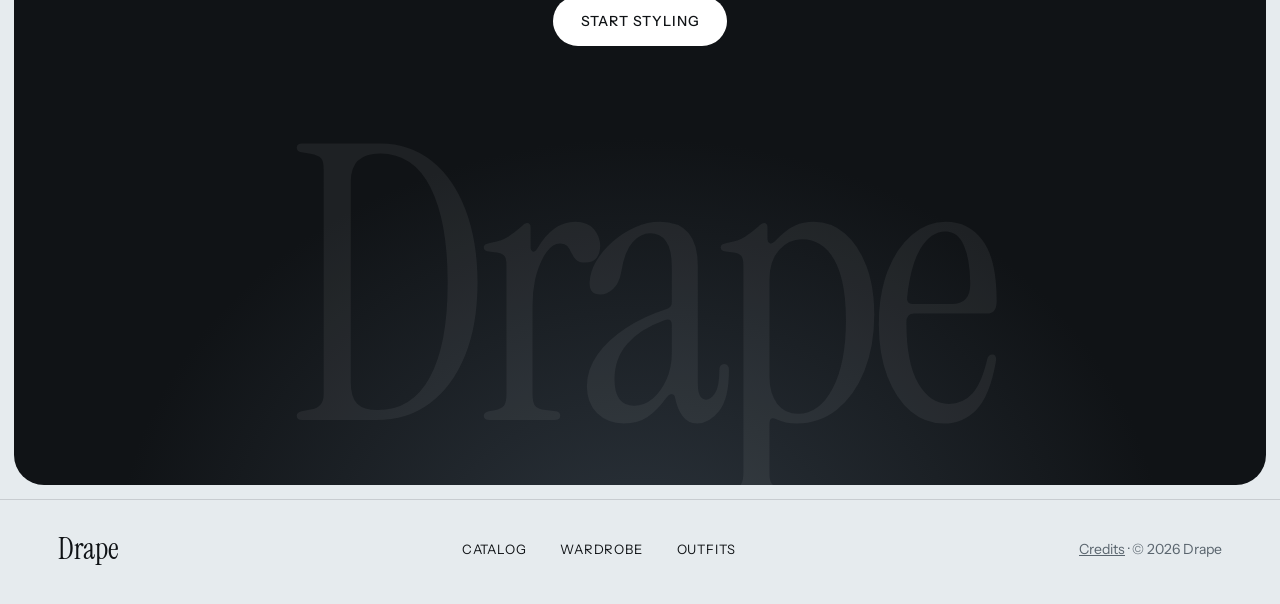
==== commit 9fb6392f: "Editorial cards everywhere: no label plates, thin icons, serif names on looks Co-Authored-By: Claude" ====
--- a/index.html
+++ b/index.html
@@ -6,11 +6,11 @@
 <link rel="icon" href="assets/brand/favicon-light.png" media="(prefers-color-scheme: light)">
 <link rel="icon" href="assets/brand/favicon-dark.png" media="(prefers-color-scheme: dark)">
 <link rel="apple-touch-icon" href="assets/brand/favicon-light.png">
-<meta name="drape-build" content="20261101134616">
+<meta name="drape-build" content="20261101162137">
 <title>Drape</title>
 <link rel="preconnect" href="https://fonts.googleapis.com"><link rel="preconnect" href="https://fonts.gstatic.com" crossorigin>
 <link href="https://fonts.googleapis.com/css2?family=Instrument+Sans:wdth,wght@75..100,400..700&family=Instrument+Serif:ital@0;1&display=swap" rel="stylesheet">
-<link rel="stylesheet" href="drape.css?v=20261101134616">
+<link rel="stylesheet" href="drape.css?v=20261101162137">
 <style>
 :root{--p:0}
 button{font:inherit;color:inherit}
@@ -270,6 +270,19 @@
 .end .huge{margin-top:60px}
 footer{flex-direction:column;gap:14px;text-align:center}
 }
+
+/* ---------- editorial cards: no plates ---------- */
+.fit .flip,.fit .tag{display:none!important}
+.fit .tags{top:14px!important;right:12px!important}
+.fit .heart{background:none!important}
+.fit .heart svg{stroke:rgb(var(--ink-rgb) / .55)!important}
+.fit .heart:hover svg,.fit .heart[aria-pressed=true] svg{stroke:var(--ink)!important}
+.fit .label{background:none!important;-webkit-backdrop-filter:none!important;backdrop-filter:none!important;box-shadow:none!important;padding:0!important;left:20px!important;right:18px!important;bottom:18px!important;align-items:flex-end!important;color:#101316}
+.fit .label b{font:400 clamp(20px,1.7vw,24px)/1.05 var(--serif)!important;letter-spacing:-.01em;color:#101316}
+.fit .label span{font-size:10px!important;letter-spacing:.14em;text-transform:uppercase;color:rgba(16,19,22,.55)!important;margin-top:6px!important}
+.fit .label svg{stroke:#101316!important}
+.fit img{bottom:24%!important}
+@media (max-width:900px){.fit .label{left:14px!important;right:12px!important;bottom:14px!important}.fit .label b{font-size:19px!important}}
 </style></head><body id="top">
 <header>
 <div class="l"><nav><a href="catalog.html">Catalog</a><a href="wardrobe.html">Wardrobe</a><a href="outfits.html">Outfits</a></nav></div>
@@ -318,9 +331,9 @@
 <section class="end" data-reveal><h2 data-split>Your wardrobe. Your looks. <em>Your rules.</em></h2><p>Private by default. Share only if you want to.</p><a class="btn light" href="wardrobe.html">Start styling</a><span class="huge" aria-hidden="true">Drape</span></section>
 <footer><span class="word">Drape</span><nav><a href="catalog.html">Catalog</a><a href="wardrobe.html">Wardrobe</a><a href="outfits.html">Outfits</a></nav><span><a href="credits.html" style="color:inherit">Credits</a> · © 2026 Drape</span></footer>
 
-<script src="drape-store.js?v=20261101134616"></script>
-<script src="drape-nav.js?v=20261101134616"></script>
-<script src="drape-catalog.js?v=20261101134616"></script>
+<script src="drape-store.js?v=20261101162137"></script>
+<script src="drape-nav.js?v=20261101162137"></script>
+<script src="drape-catalog.js?v=20261101162137"></script>
 <script>
 (function(){
 var root=document.documentElement,hdr=document.querySelector('header');
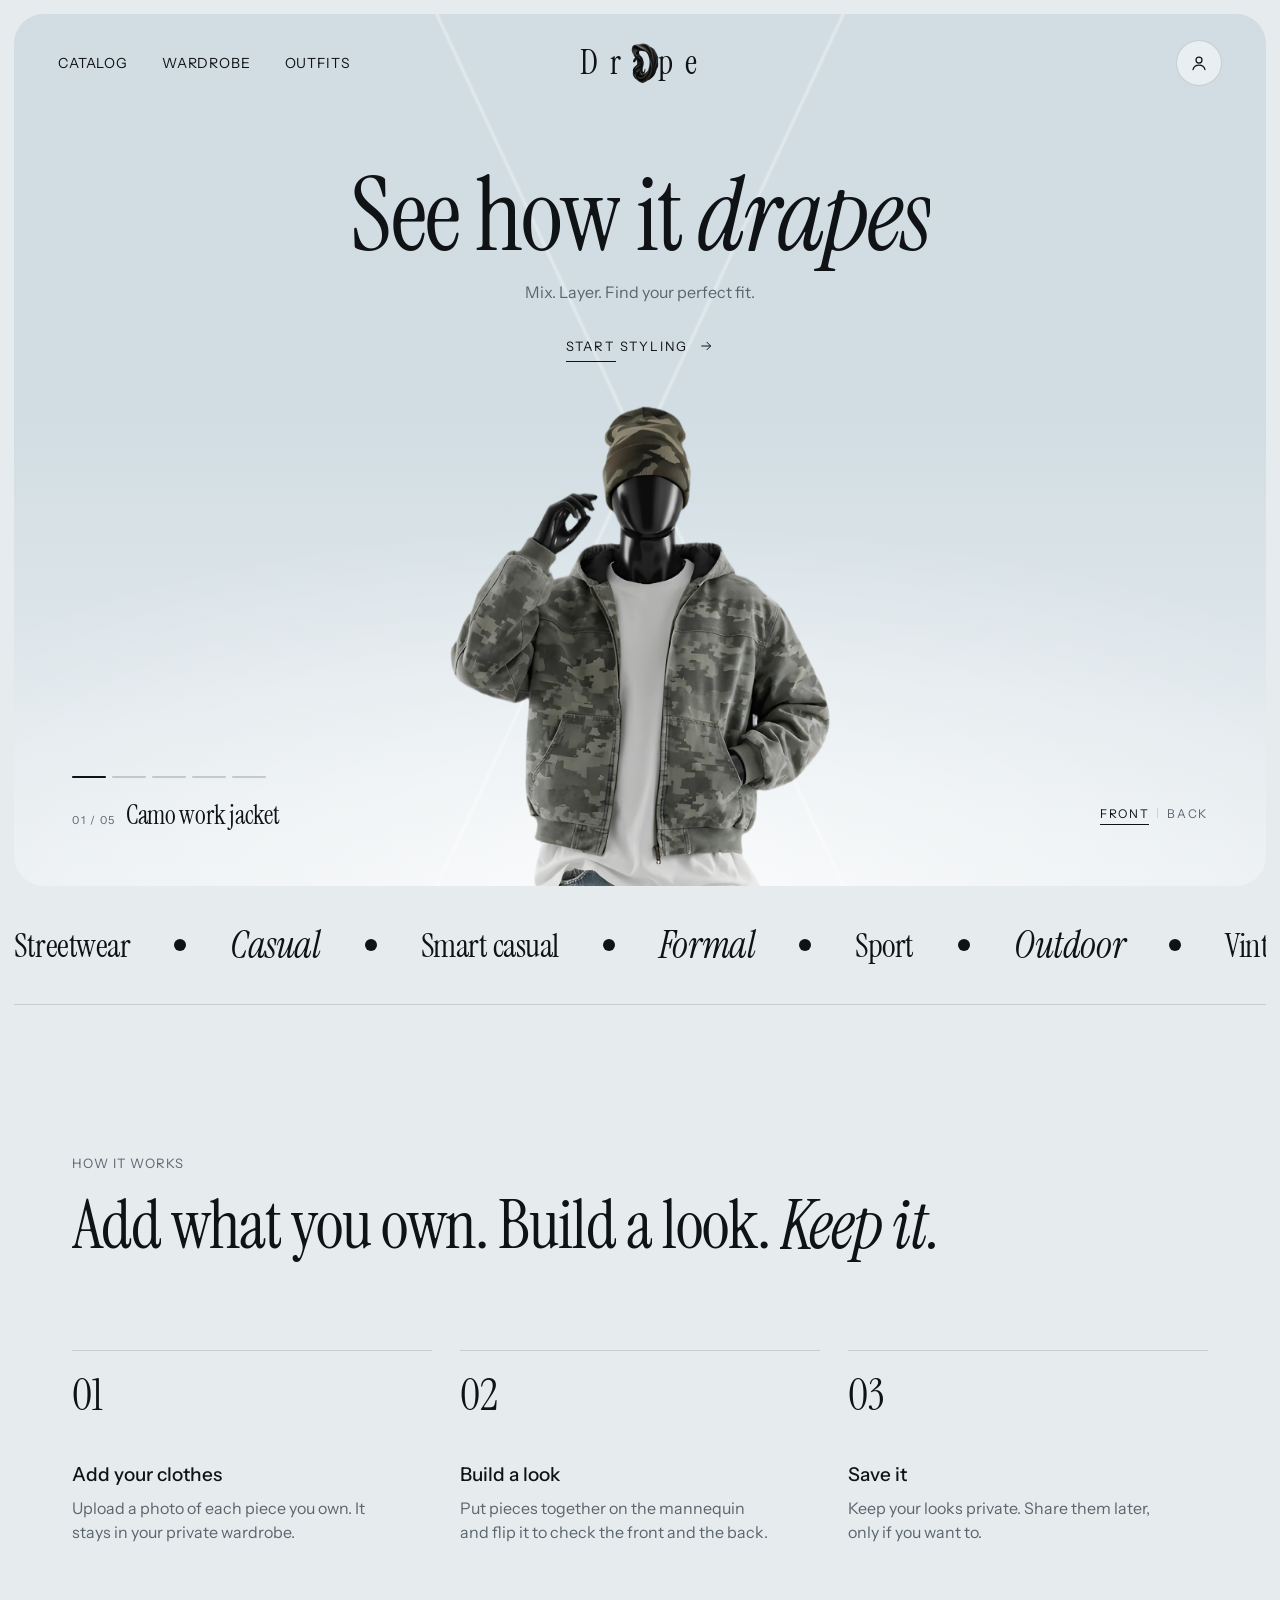
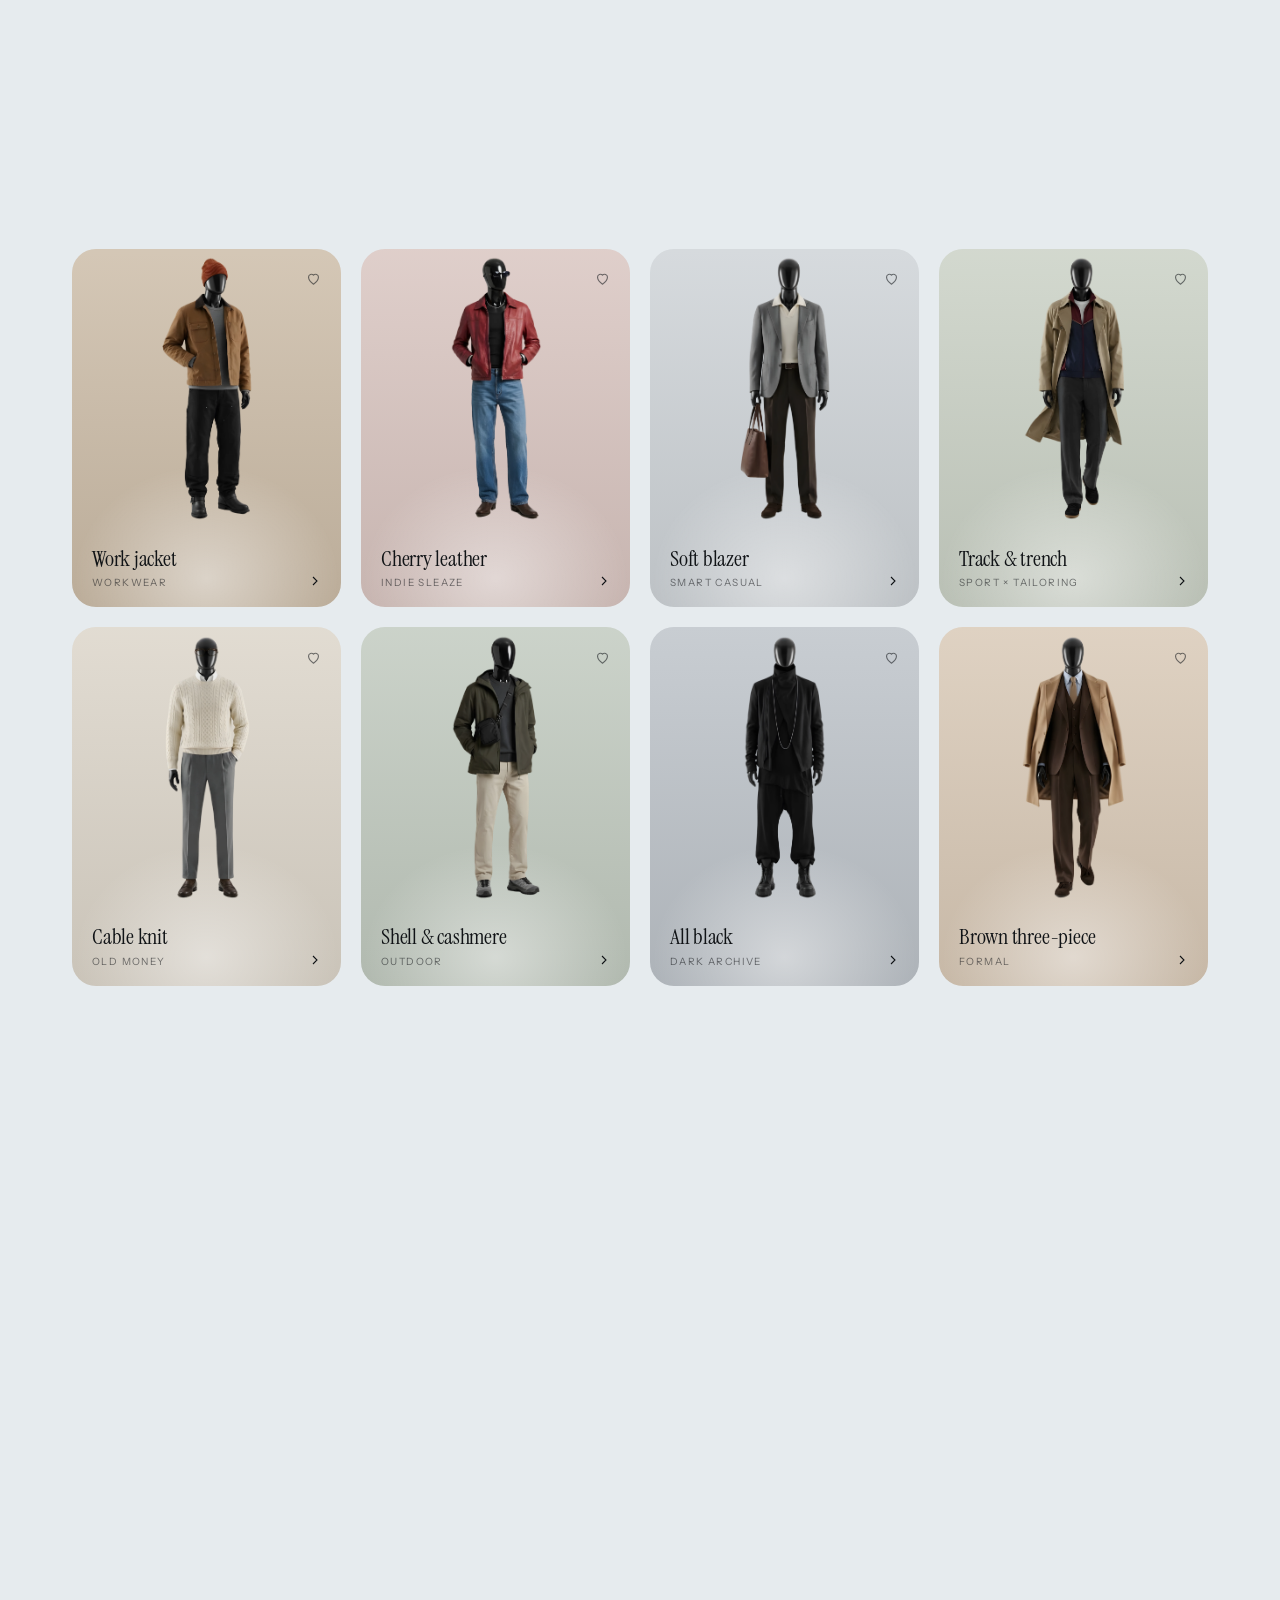
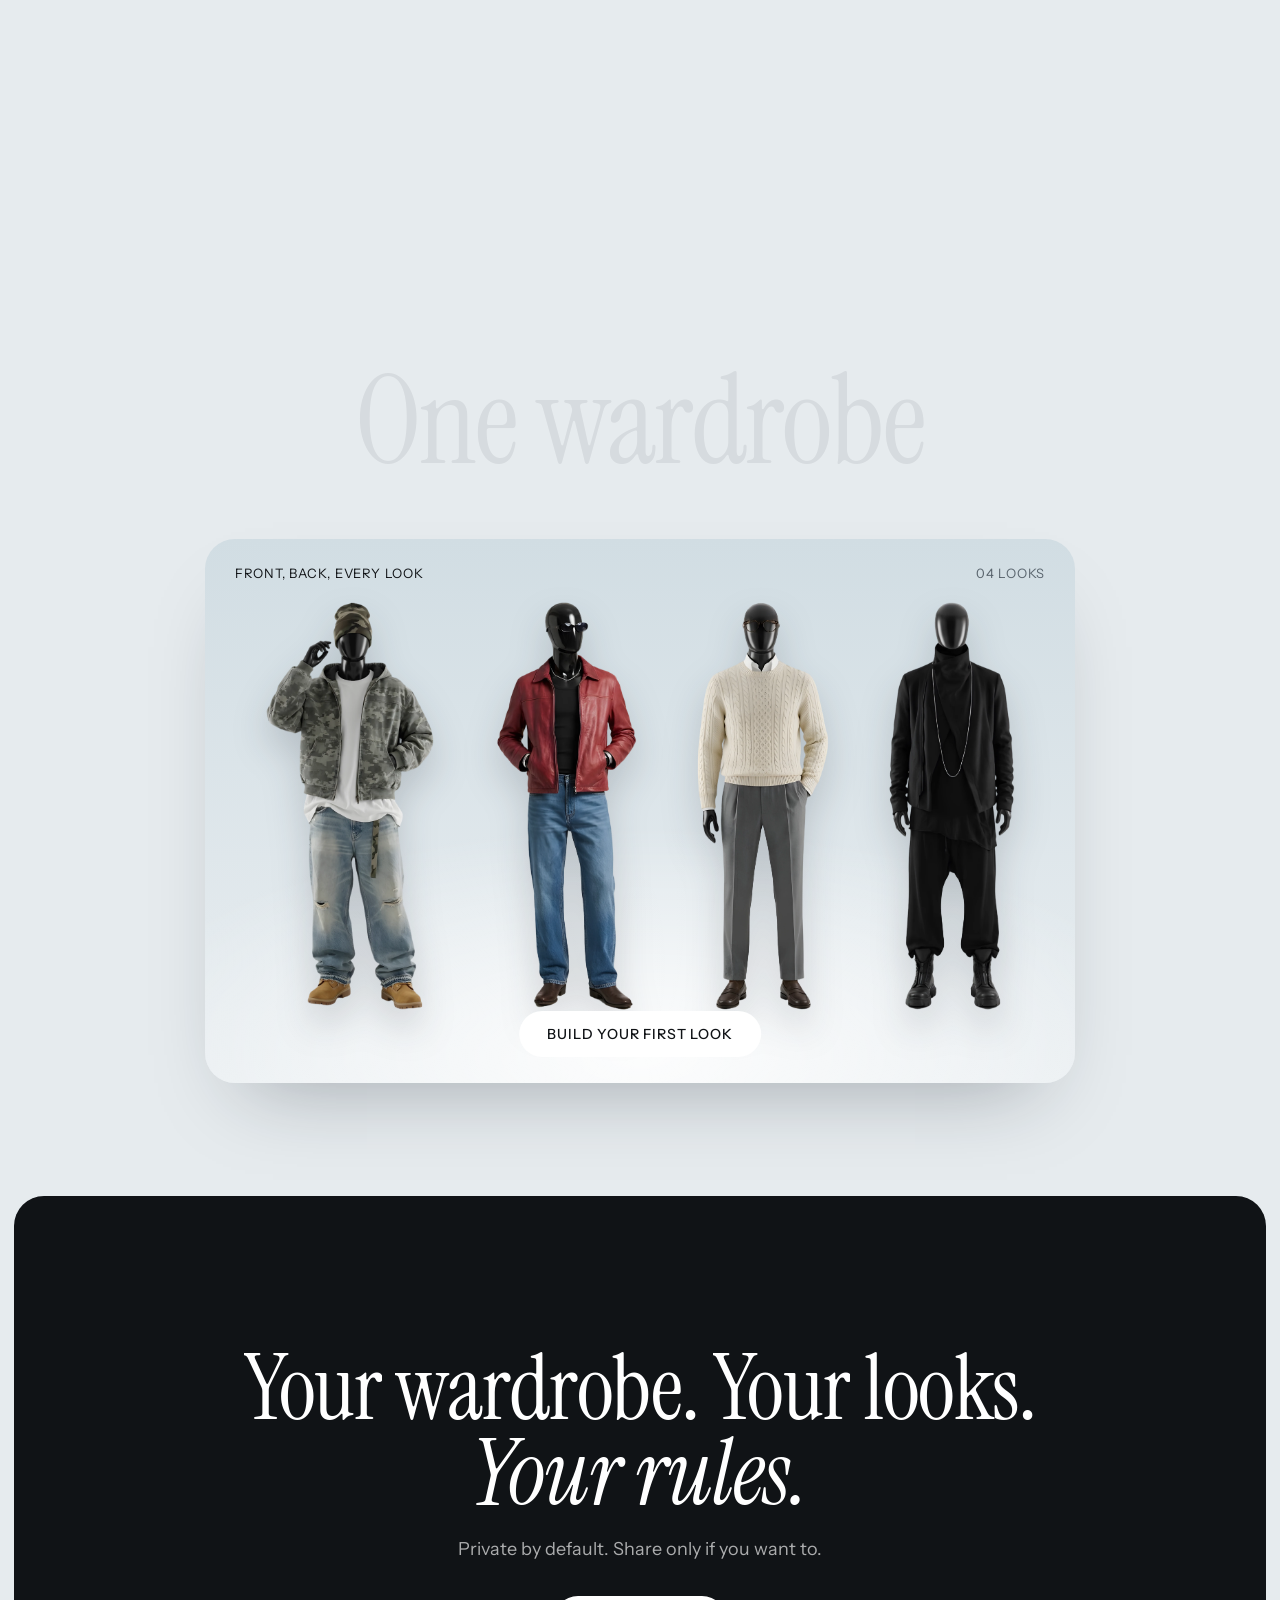
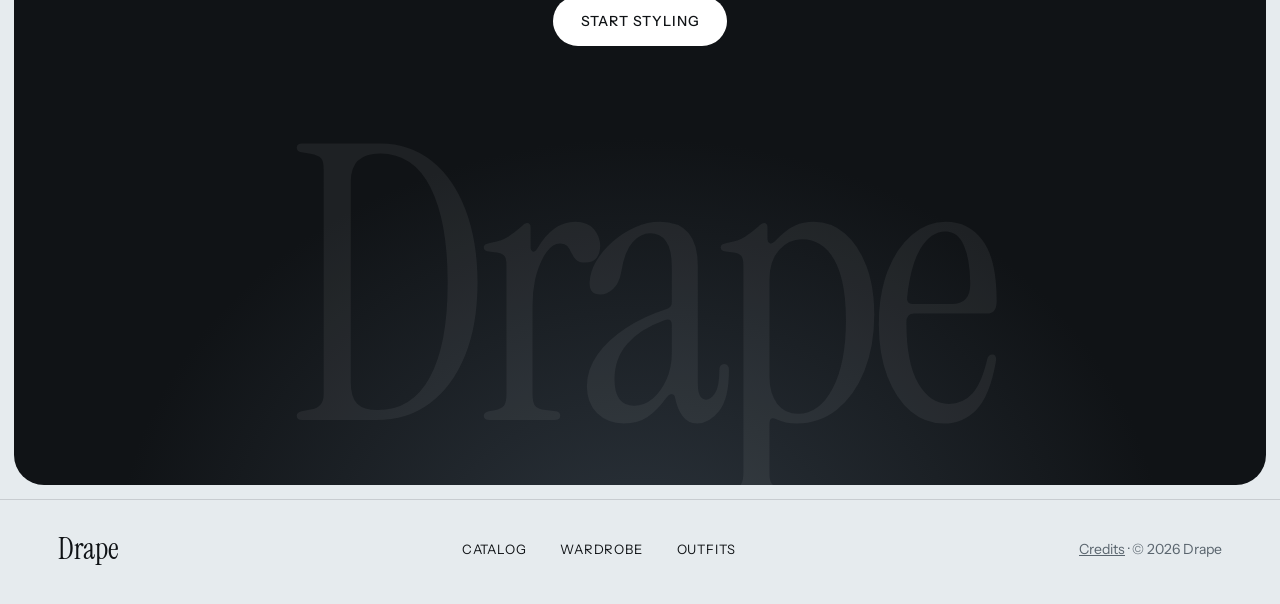
==== commit a77279cf: "Photo clean-up editor: full screen, follows theme, pinch/wheel zoom, Keep/Remove/Erase/Restore tools" ====
--- a/index.html
+++ b/index.html
@@ -6,11 +6,11 @@
 <link rel="icon" href="assets/brand/favicon-light.png" media="(prefers-color-scheme: light)">
 <link rel="icon" href="assets/brand/favicon-dark.png" media="(prefers-color-scheme: dark)">
 <link rel="apple-touch-icon" href="assets/brand/favicon-light.png">
-<meta name="drape-build" content="20261101162137">
+<meta name="drape-build" content="20261101163249">
 <title>Drape</title>
 <link rel="preconnect" href="https://fonts.googleapis.com"><link rel="preconnect" href="https://fonts.gstatic.com" crossorigin>
 <link href="https://fonts.googleapis.com/css2?family=Instrument+Sans:wdth,wght@75..100,400..700&family=Instrument+Serif:ital@0;1&display=swap" rel="stylesheet">
-<link rel="stylesheet" href="drape.css?v=20261101162137">
+<link rel="stylesheet" href="drape.css?v=20261101163249">
 <style>
 :root{--p:0}
 button{font:inherit;color:inherit}
@@ -331,9 +331,9 @@
 <section class="end" data-reveal><h2 data-split>Your wardrobe. Your looks. <em>Your rules.</em></h2><p>Private by default. Share only if you want to.</p><a class="btn light" href="wardrobe.html">Start styling</a><span class="huge" aria-hidden="true">Drape</span></section>
 <footer><span class="word">Drape</span><nav><a href="catalog.html">Catalog</a><a href="wardrobe.html">Wardrobe</a><a href="outfits.html">Outfits</a></nav><span><a href="credits.html" style="color:inherit">Credits</a> · © 2026 Drape</span></footer>
 
-<script src="drape-store.js?v=20261101162137"></script>
-<script src="drape-nav.js?v=20261101162137"></script>
-<script src="drape-catalog.js?v=20261101162137"></script>
+<script src="drape-store.js?v=20261101163249"></script>
+<script src="drape-nav.js?v=20261101163249"></script>
+<script src="drape-catalog.js?v=20261101163249"></script>
 <script>
 (function(){
 var root=document.documentElement,hdr=document.querySelector('header');
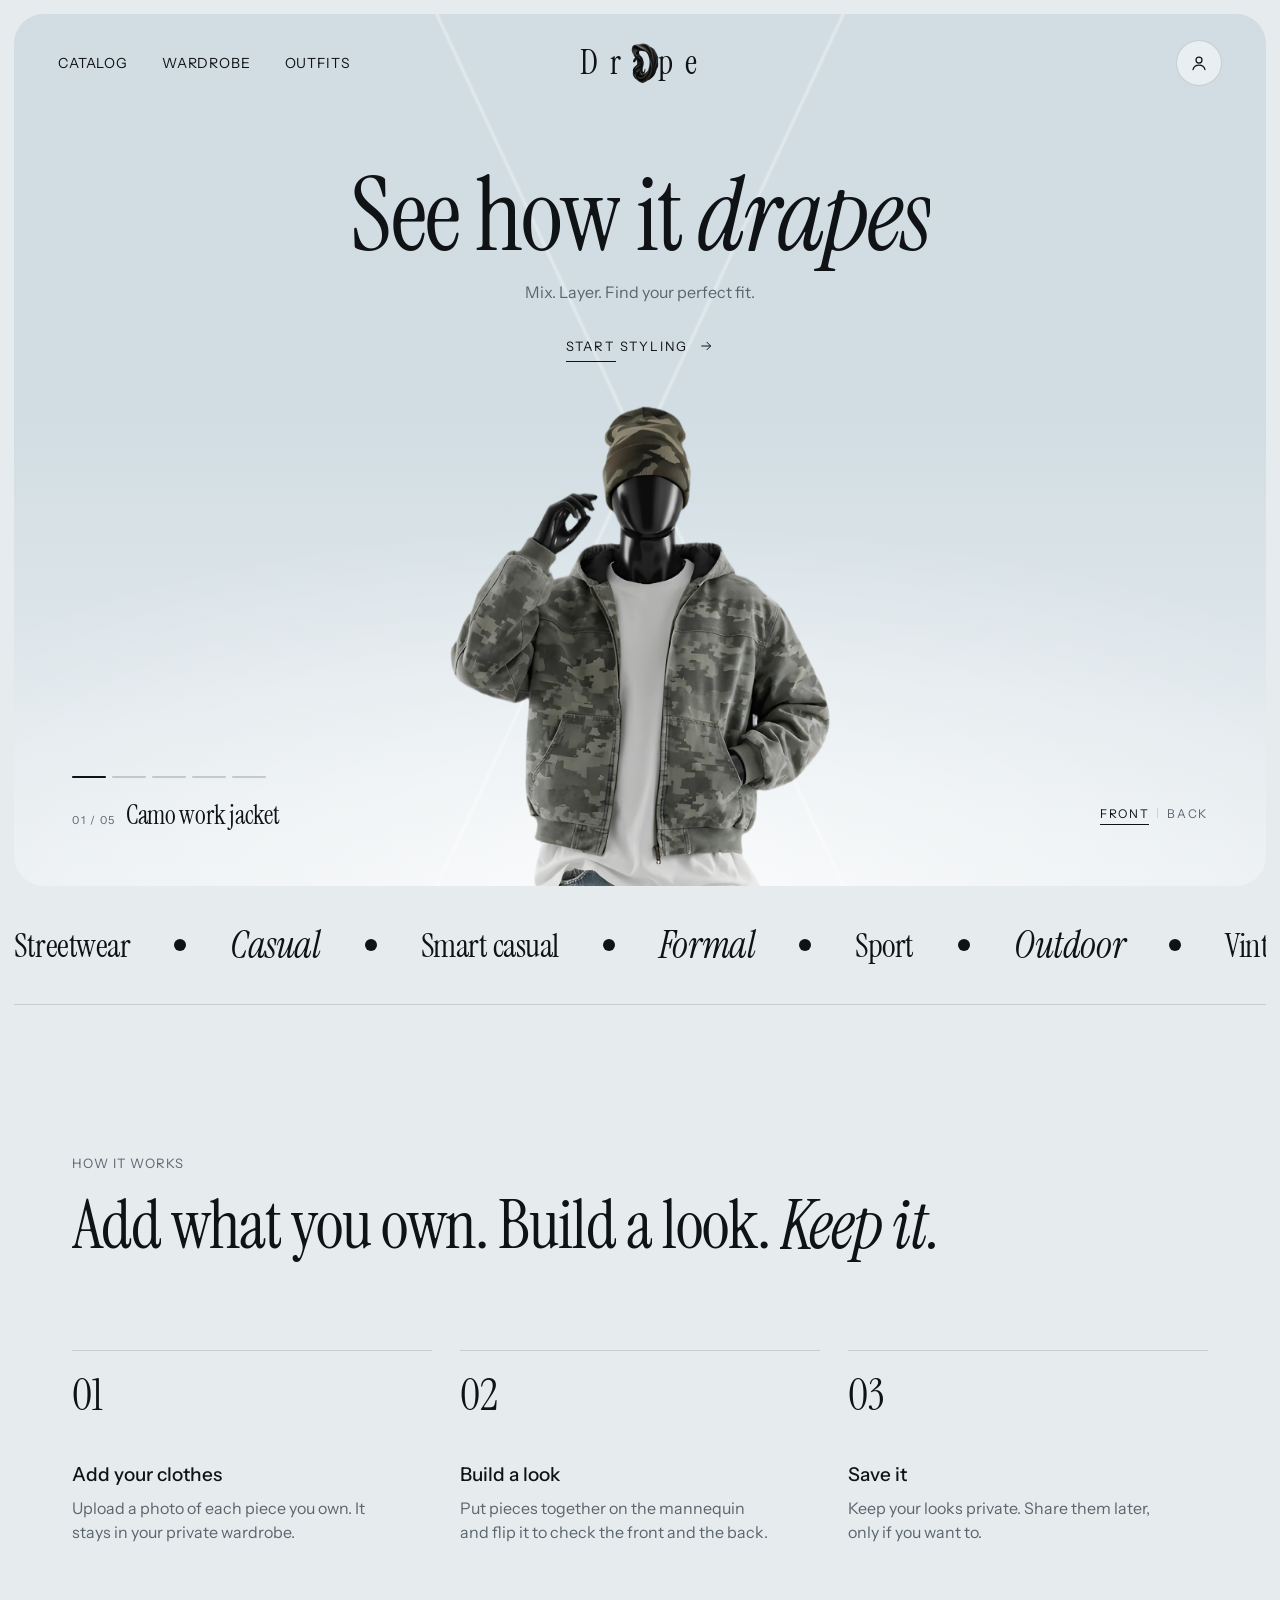
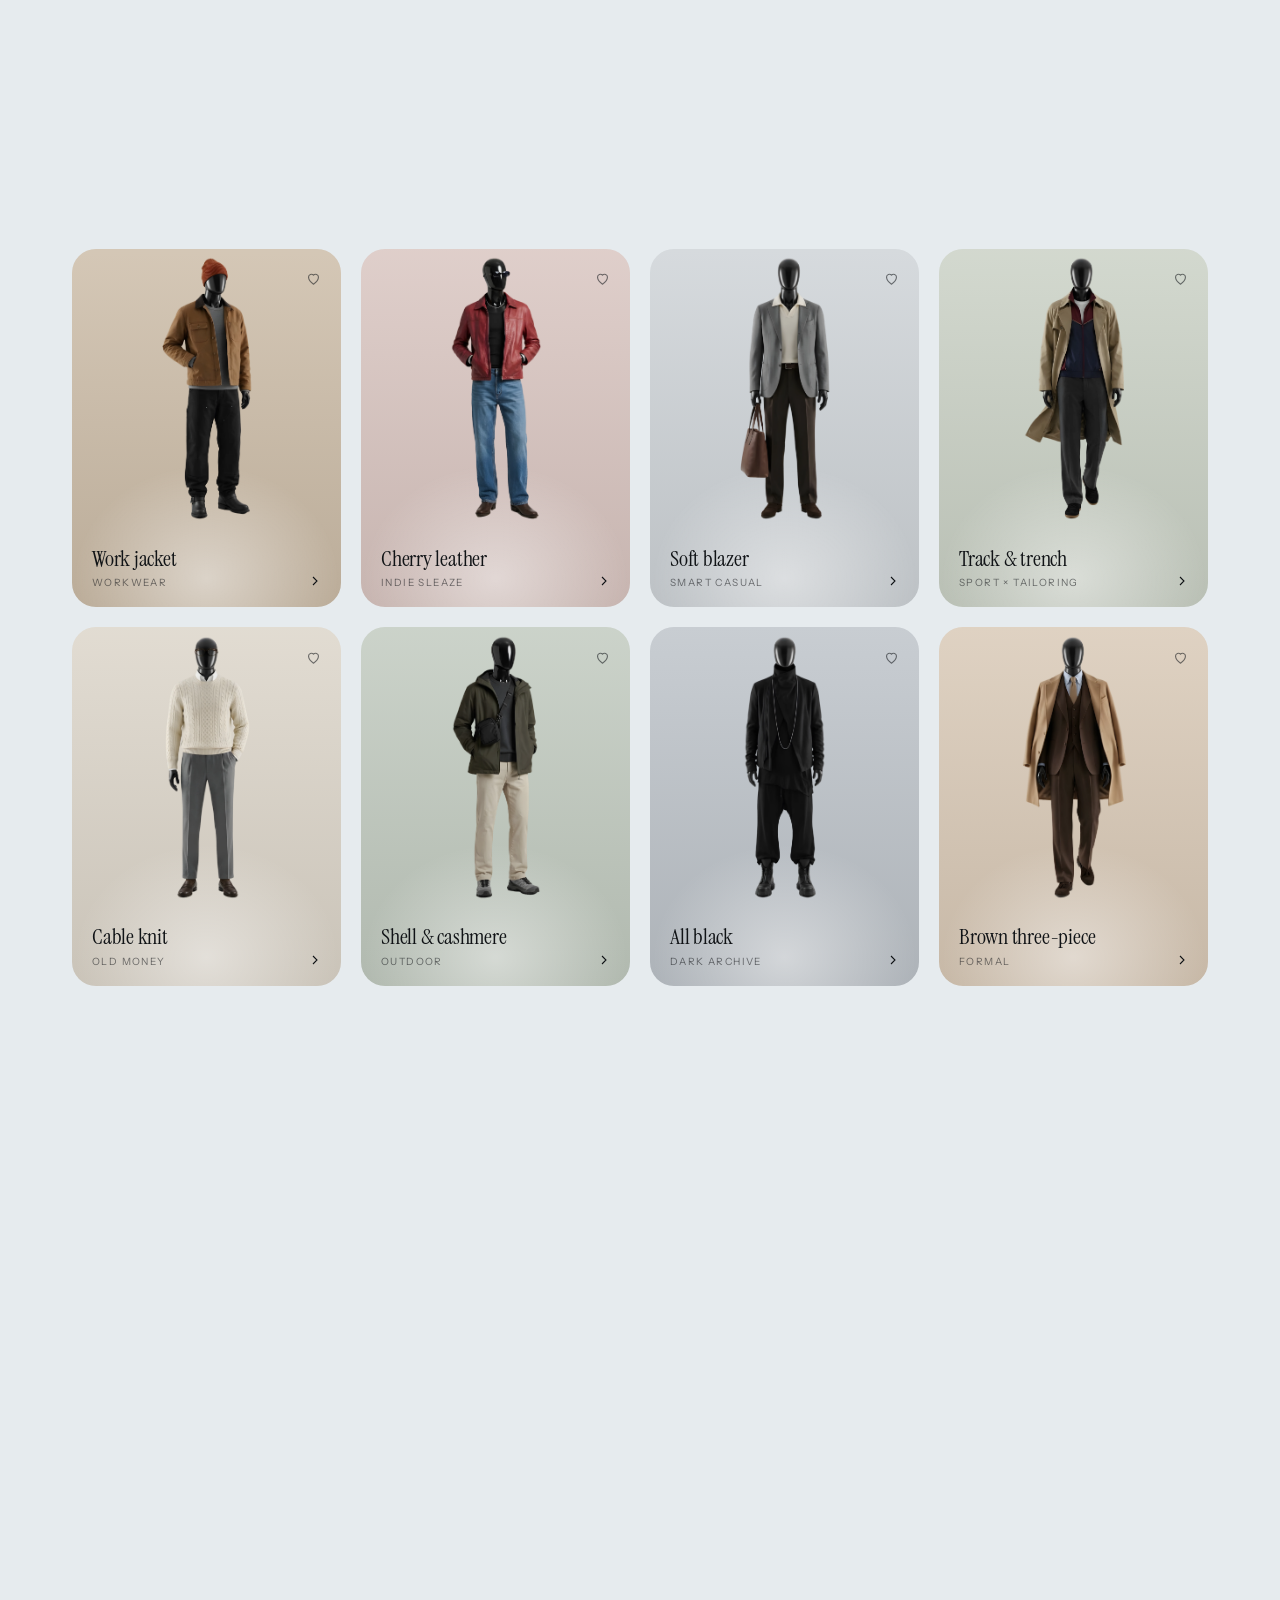
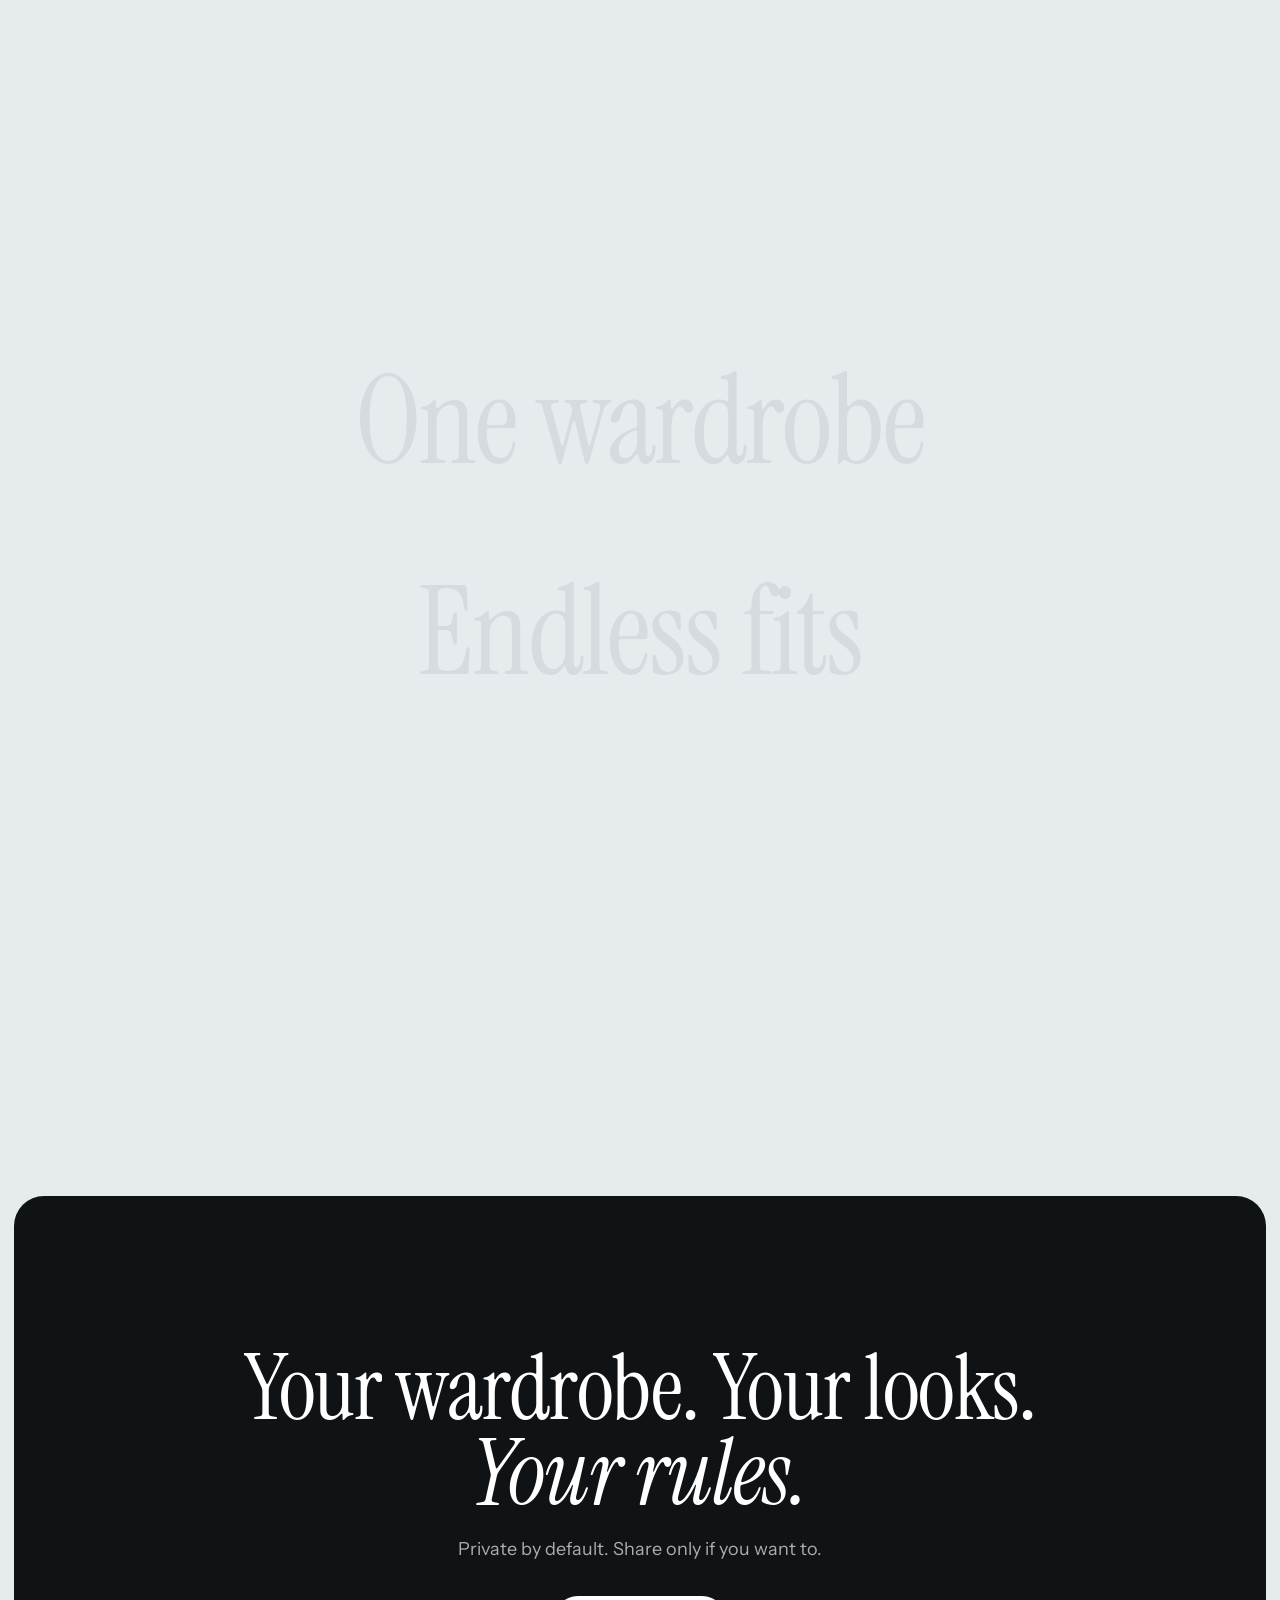
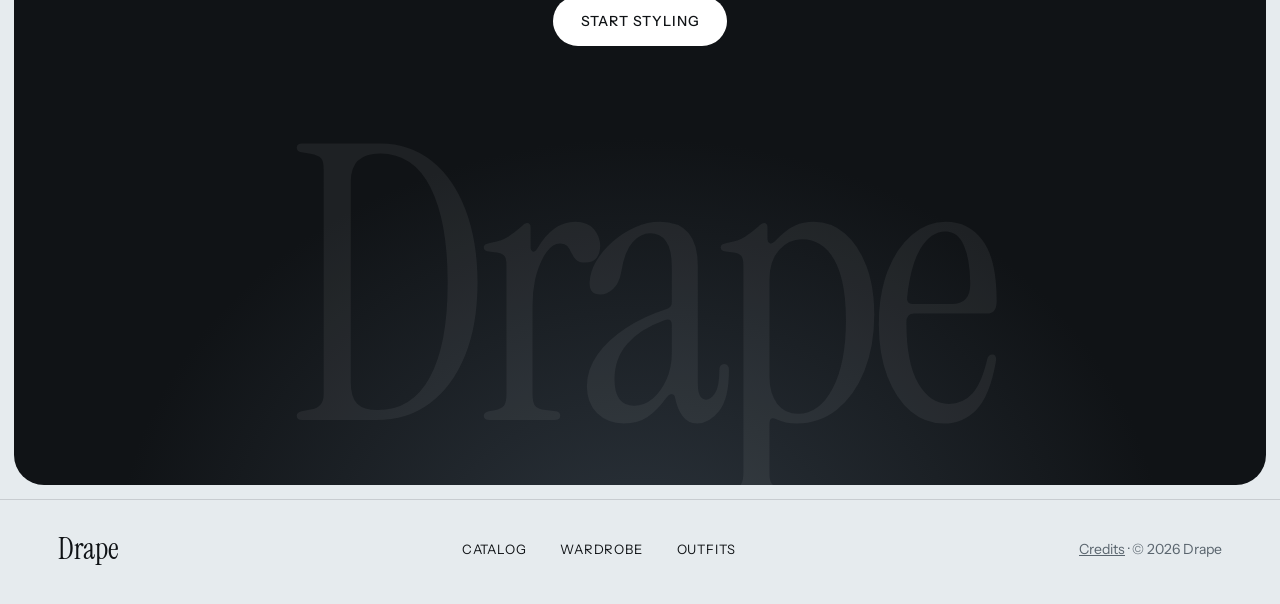
==== commit a74a887b: "Clean-up editor v2: no swipe-to-close in Telegram, green stroke preview applied on lift, magnifier l" ====
--- a/index.html
+++ b/index.html
@@ -6,11 +6,11 @@
 <link rel="icon" href="assets/brand/favicon-light.png" media="(prefers-color-scheme: light)">
 <link rel="icon" href="assets/brand/favicon-dark.png" media="(prefers-color-scheme: dark)">
 <link rel="apple-touch-icon" href="assets/brand/favicon-light.png">
-<meta name="drape-build" content="20261101163249">
+<meta name="drape-build" content="20261101164040">
 <title>Drape</title>
 <link rel="preconnect" href="https://fonts.googleapis.com"><link rel="preconnect" href="https://fonts.gstatic.com" crossorigin>
 <link href="https://fonts.googleapis.com/css2?family=Instrument+Sans:wdth,wght@75..100,400..700&family=Instrument+Serif:ital@0;1&display=swap" rel="stylesheet">
-<link rel="stylesheet" href="drape.css?v=20261101163249">
+<link rel="stylesheet" href="drape.css?v=20261101164040">
 <style>
 :root{--p:0}
 button{font:inherit;color:inherit}
@@ -331,9 +331,9 @@
 <section class="end" data-reveal><h2 data-split>Your wardrobe. Your looks. <em>Your rules.</em></h2><p>Private by default. Share only if you want to.</p><a class="btn light" href="wardrobe.html">Start styling</a><span class="huge" aria-hidden="true">Drape</span></section>
 <footer><span class="word">Drape</span><nav><a href="catalog.html">Catalog</a><a href="wardrobe.html">Wardrobe</a><a href="outfits.html">Outfits</a></nav><span><a href="credits.html" style="color:inherit">Credits</a> · © 2026 Drape</span></footer>
 
-<script src="drape-store.js?v=20261101163249"></script>
-<script src="drape-nav.js?v=20261101163249"></script>
-<script src="drape-catalog.js?v=20261101163249"></script>
+<script src="drape-store.js?v=20261101164040"></script>
+<script src="drape-nav.js?v=20261101164040"></script>
+<script src="drape-catalog.js?v=20261101164040"></script>
 <script>
 (function(){
 var root=document.documentElement,hdr=document.querySelector('header');
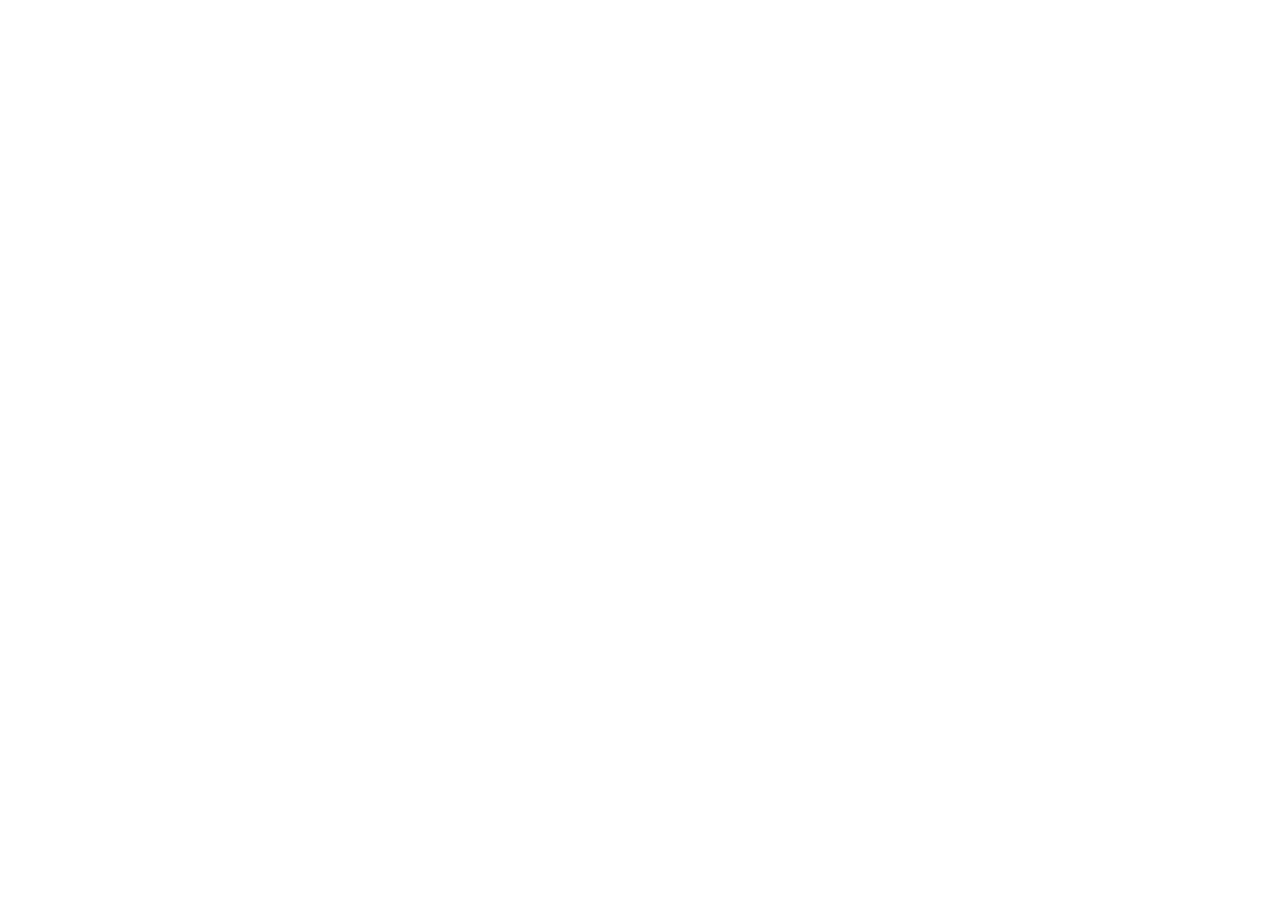
==== commit 52fc2580: "Move Drape to React (same look, one app with a router)" ====
--- a/index.html
+++ b/index.html
@@ -3,440 +3,14 @@
 <meta name="viewport" content="width=device-width, initial-scale=1, viewport-fit=cover">
 <meta name="color-scheme" content="light dark">
 <script>try{var t=localStorage.getItem("drape-theme");if(t==="light"||t==="dark")document.documentElement.dataset.theme=t}catch(e){}</script>
-<link rel="icon" href="assets/brand/favicon-light.png" media="(prefers-color-scheme: light)">
-<link rel="icon" href="assets/brand/favicon-dark.png" media="(prefers-color-scheme: dark)">
-<link rel="apple-touch-icon" href="assets/brand/favicon-light.png">
-<meta name="drape-build" content="20261101164040">
+<link rel="icon" href="/drape/assets/brand/favicon-light.png" media="(prefers-color-scheme: light)">
+<link rel="icon" href="/drape/assets/brand/favicon-dark.png" media="(prefers-color-scheme: dark)">
+<link rel="apple-touch-icon" href="/drape/assets/brand/favicon-light.png">
 <title>Drape</title>
 <link rel="preconnect" href="https://fonts.googleapis.com"><link rel="preconnect" href="https://fonts.gstatic.com" crossorigin>
 <link href="https://fonts.googleapis.com/css2?family=Instrument+Sans:wdth,wght@75..100,400..700&family=Instrument+Serif:ital@0;1&display=swap" rel="stylesheet">
-<link rel="stylesheet" href="drape.css?v=20261101164040">
-<style>
-:root{--p:0}
-button{font:inherit;color:inherit}
-.frame{padding:14px}
-
-/* header */
-header{position:fixed;inset:0 0 auto 0;z-index:10;display:grid;grid-template-columns:1fr auto 1fr;align-items:center;padding:calc(30px - var(--p)*16px) 58px calc(14px - var(--p)*4px);transition:background .3s,box-shadow .3s}
-header.solid{background:rgb(var(--page-rgb) / .78);-webkit-backdrop-filter:blur(14px);backdrop-filter:blur(14px);box-shadow:0 1px 0 var(--line)}
-nav{display:flex;gap:34px}
-nav a{color:var(--ink);text-decoration:none;font-size:14px;letter-spacing:.06em;text-transform:uppercase;padding:6px 0;background:linear-gradient(currentColor,currentColor) 0 100%/0 1px no-repeat;transition:background-size .3s}
-nav a:hover{background-size:100% 1px}
-.brand{display:grid;place-items:center;width:120px;height:calc(66px - var(--p)*30px);color:var(--ink);text-decoration:none}
-.brand>*{grid-area:1/1}
-.mark{height:calc(66px - var(--p)*30px);width:auto;opacity:clamp(0,calc(1 - var(--p)*1.8),1)}
-.word{font-family:var(--serif);font-size:34px;line-height:1;letter-spacing:calc((1 - var(--p))*.35em);opacity:clamp(0,calc((var(--p) - .3)*1.8),1)}
-.r{display:flex;justify-content:flex-end}
-.icon{color:var(--ink);text-decoration:none;width:46px;height:46px;border-radius:50%;border:1px solid var(--line);background:rgb(var(--glass-rgb) / .5);-webkit-backdrop-filter:blur(8px);backdrop-filter:blur(8px);display:grid;place-items:center;cursor:pointer;transition:background .2s,transform .2s}
-.icon:hover{background:var(--surface);transform:translateY(-1px)}
-.icon svg{width:20px;height:20px;fill:none;stroke:currentColor;stroke-width:1.5;stroke-linecap:round;stroke-linejoin:round}
-:focus-visible{outline:2px solid var(--ink);outline-offset:3px}
-
-/* buttons */
-.btn{display:inline-flex;align-items:center;gap:10px;height:50px;padding:0 28px;border-radius:999px;font:500 14px/1 "Instrument Sans",system-ui,sans-serif;letter-spacing:.06em;text-transform:uppercase;text-decoration:none;border:0;cursor:pointer;transition:transform .2s,background .2s}
-.btn:hover{transform:translateY(-2px)}
-.btn.dark{background:var(--ink);color:var(--on-ink)}
-.btn.light{background:var(--surface);color:var(--ink)}
-
-/* hero */
-.hero{position:relative;overflow:hidden;height:max(680px,calc(100svh - 28px));border-radius:30px;background:radial-gradient(120% 70% at 50% 100%,rgb(var(--glass-rgb) / .75),rgb(var(--glass-rgb) / 0) 60%),linear-gradient(180deg,var(--tint-1) 0%,var(--tint-1) 45%,var(--tint-2) 100%)}
-
-.hero::before{content:"";position:absolute;inset:0;background:linear-gradient(115deg,transparent 49.8%,rgb(var(--glass-rgb) / .55) 50%,transparent 50.2%),linear-gradient(65deg,transparent 49.8%,rgb(var(--glass-rgb) / .55) 50%,transparent 50.2%);background-size:100% 100%;background-position:0 38%;opacity:.7;pointer-events:none}
-canvas{position:absolute;inset:0;width:100%;height:100%;display:block}
-.model{position:absolute;z-index:1;left:50%;top:clamp(330px,44%,430px);height:108%;aspect-ratio:3/4;transform:translateX(-50%);pointer-events:none}
-.model::before{content:"";position:absolute;left:50%;top:-4%;width:150%;height:90%;transform:translateX(-50%);background:radial-gradient(closest-side,var(--glow),rgb(0 0 0 / 0));pointer-events:none}
-.model img{position:absolute;left:50%;top:0;height:100%;width:auto;transform:translateX(-50%) translateY(26px);opacity:0;transition:opacity .45s ease,transform 1.1s cubic-bezier(.2,.7,.2,1)}
-.ready .model img.on{opacity:1;transform:translateX(-50%)}
-.pills.two{grid-template-columns:repeat(2,1fr)}
-.copy{position:relative;z-index:2;text-align:center;padding-top:clamp(128px,17vh,170px);pointer-events:none}
-h1{margin:0;font-family:var(--h-font);font-weight:var(--h-weight);font-size:clamp(48px,6.6vw,108px);line-height:.95;letter-spacing:var(--h-track);text-transform:var(--h-case)}
-h1 em{font-family:var(--serif);font-style:italic;font-weight:400;text-transform:none;letter-spacing:-.02em;font-size:var(--h-em)}
-.sub{margin:18px 0 28px;font-size:clamp(16px,1.25vw,18px);color:var(--muted)}
-.ctas{display:flex;gap:10px;justify-content:center;pointer-events:auto}
-.mix{position:absolute;z-index:2;left:58px;bottom:58px;max-width:290px}
-.lookbar{display:flex;gap:6px;margin-bottom:14px}
-/* thin story-style bars: the active one fills while the look is on screen, a tap jumps to that look */
-.lookbar button{position:relative;width:34px;height:22px;padding:0;border:0;background:none;cursor:pointer}
-.lookbar button::before{content:"";position:absolute;left:0;right:0;top:50%;height:2px;margin-top:-1px;border-radius:2px;background:rgb(var(--ink-rgb) / .18);transition:background var(--t-fast)}
-.lookbar button:hover::before{background:rgb(var(--ink-rgb) / .35)}
-.lookbar i{position:absolute;left:0;top:50%;height:2px;margin-top:-1px;width:0;border-radius:2px;background:var(--ink)}
-.lookbar .done i{width:100%}
-.lookbar .now i{animation:fill var(--dur,10s) linear forwards}
-.lookbar.paused .now i{animation-play-state:paused}
-@keyframes fill{from{width:0}to{width:100%}}
-.lookname{display:flex;align-items:baseline;gap:10px;color:var(--ink)}
-.lookname b{font:400 26px/1 var(--serif);letter-spacing:-.01em;transition:opacity .3s}
-.lookname span{font-size:11px;letter-spacing:.14em;text-transform:uppercase;color:var(--muted)}
-.cta{display:inline-flex;align-items:center;gap:10px;padding:8px 0;color:var(--ink);text-decoration:none;font-size:13px;letter-spacing:.14em;text-transform:uppercase;background:linear-gradient(currentColor,currentColor) 0 100%/34% 1px no-repeat;transition:background-size .5s var(--ease)}
-.cta:hover{background-size:100% 1px}
-.cta svg{width:16px;height:16px;fill:none;stroke:currentColor;stroke-width:1.5;transition:transform .3s var(--ease)}
-.cta:hover svg{transform:translateX(4px)}
-/* front / back: two quiet words, the active one in full ink */
-.view{position:absolute;z-index:2;right:58px;bottom:58px}
-.view-top{display:flex;justify-content:space-between;align-items:center;margin-bottom:16px;font-size:13px;letter-spacing:.06em;text-transform:uppercase}
-.view-top span:last-child{color:var(--muted);text-transform:none;letter-spacing:0}
-.pills{display:flex;gap:18px;align-items:center}
-.pill{height:30px;padding:0;border:0;background:none;color:var(--muted);font:inherit;font-size:12px;letter-spacing:.14em;text-transform:uppercase;cursor:pointer;transition:color .25s;position:relative}
-.pill:hover{color:var(--ink)}
-.pill[aria-pressed=true]{color:var(--ink)}
-.pill[aria-pressed=true]::after{content:"";position:absolute;left:0;right:0;bottom:3px;height:1px;background:currentColor}
-.pills .pill+.pill::before{content:"";position:absolute;left:-10px;top:50%;width:1px;height:10px;margin-top:-5px;background:var(--line)}
-
-/* how */
-.how{max-width:1280px;margin:0 auto;padding:150px 58px 140px}
-.eyebrow{font-size:13px;letter-spacing:.08em;text-transform:uppercase;color:var(--muted)}
-.how h2{margin:22px 0 90px;font-family:var(--h-font);font-weight:var(--h-weight);font-size:clamp(36px,4.4vw,68px);line-height:1;letter-spacing:var(--h-track);text-transform:var(--h-case);max-width:15em}
-.how h2 em{font-family:var(--serif);font-style:italic;font-weight:400;text-transform:none;font-size:var(--h-em)}
-.cols{display:grid;grid-template-columns:repeat(3,1fr);gap:28px}
-.step{padding-top:22px;border-top:1px solid var(--line)}
-.step b{display:block;font-family:var(--serif);font-weight:400;font-size:44px;line-height:1;margin-bottom:46px}
-.step h3{margin:0 0 10px;font-weight:500;font-size:19px}
-.step p{margin:0;color:var(--muted);line-height:1.5;max-width:28ch}
-
-/* crew */
-.crew{position:relative;padding:40px 0 150px;overflow:hidden}
-.big{margin:0;font-family:var(--h-font);font-weight:var(--h-weight);font-size:9.6vw;line-height:.86;letter-spacing:var(--h-track);text-transform:var(--h-case);color:rgb(var(--ink-rgb) / .07);white-space:nowrap;text-align:center;user-select:none}
-.big span{display:block}
-.card{position:relative;width:min(880px,68vw);aspect-ratio:16/10;margin:-11.5vw auto -4vw;border-radius:30px;overflow:hidden;background:radial-gradient(90% 60% at 50% 95%,rgb(var(--glass-rgb) / .9),rgb(var(--glass-rgb) / 0) 70%),linear-gradient(180deg,var(--tint-1),var(--tint-2));box-shadow:0 40px 80px -40px rgb(var(--shadow) / .35);}
-.card-cap{position:absolute;z-index:2;top:26px;left:30px;right:30px;display:flex;justify-content:space-between;font-size:13px;letter-spacing:.06em;text-transform:uppercase;pointer-events:none}
-.card-cap span:last-child{color:var(--muted)}
-.card .btn{position:absolute;z-index:2;left:50%;bottom:26px;transform:translateX(-50%);height:46px}
-.card .btn:hover{transform:translate(-50%,-2px)}
-
-footer{display:flex;justify-content:space-between;align-items:center;padding:34px 58px 40px;border-top:1px solid var(--line);font-size:14px;color:var(--muted)}
-footer .word{opacity:1;letter-spacing:0;color:var(--ink);font-size:30px}
-footer nav a{font-size:13px}
-
-
-/* ticker */
-.ticker{overflow:hidden;padding:34px 0;border-bottom:1px solid var(--line)}
-.track{display:flex;align-items:center;gap:44px;width:max-content;animation:tick 38s linear infinite}
-.track span{font-family:var(--h-font);font-weight:var(--h-weight);font-size:clamp(26px,2.6vw,40px);letter-spacing:var(--h-track);text-transform:var(--h-case);white-space:nowrap}
-.track span:nth-child(4n+3){font-family:var(--serif);font-style:italic;font-weight:400;text-transform:none;font-size:clamp(30px,3vw,46px);letter-spacing:-.01em}
-.track i{width:12px;height:12px;border-radius:50%;background:var(--ink);flex:none}
-.ticker:hover .track{animation-play-state:paused}
-@keyframes tick{to{transform:translateX(-50%)}}
-
-/* fresh fits */
-.fits{max-width:1440px;margin:0 auto;padding:40px 58px 150px}
-.fits-head{display:grid;grid-template-columns:180px 1fr 180px;align-items:start;gap:20px;margin-bottom:60px}
-.fits-head .eyebrow{padding-top:10px}
-.fits-head h2{margin:0 auto;max-width:12em;text-align:center;font-family:var(--h-font);font-weight:var(--h-weight);font-size:clamp(36px,4.4vw,68px);line-height:.98;letter-spacing:var(--h-track);text-transform:var(--h-case)}
-.fits-head h2 em,.show h3 em,.end h2 em{font-family:var(--serif);font-style:italic;font-weight:400;text-transform:none;font-size:var(--h-em);letter-spacing:-.01em}
-.more{justify-self:end;padding-top:10px;color:var(--ink);font-size:13px;letter-spacing:.08em;text-transform:uppercase;text-decoration:none;display:flex;gap:8px;align-items:center}
-.more:hover{text-decoration:underline}
-.fit-grid{display:grid;grid-template-columns:repeat(4,1fr);gap:20px}
-.fit{position:relative;display:block;aspect-ratio:3/4;border-radius:24px;overflow:hidden;color:var(--ink);text-decoration:none;background:var(--bg);transform-style:preserve-3d;transition:transform .5s cubic-bezier(.2,.7,.2,1),box-shadow .5s}
-.fit:hover{box-shadow:0 40px 70px -40px rgb(var(--shadow) / .55)}
-.fit::before{content:"";position:absolute;inset:0;background:radial-gradient(70% 45% at 50% 92%,rgb(var(--glass-rgb) / .45),rgb(var(--glass-rgb) / 0) 70%),linear-gradient(180deg,rgb(var(--glass-rgb) / .18),rgba(0,0,0,.08))}
-.fit img{position:absolute;left:50%;bottom:21%;height:74%;width:auto;transform:translateX(-50%);transition:transform .6s cubic-bezier(.2,.7,.2,1),opacity .4s ease}
-.fit img.back{opacity:0}
-.fit:hover img.front{opacity:0}.fit:hover img.back{opacity:1}
-.fit .flip{position:absolute;top:16px;left:16px;height:32px;padding:0 12px;border-radius:999px;background:rgb(var(--glass-rgb) / .85);font-size:12px;display:flex;align-items:center;gap:6px;opacity:.9}
-.crew-row{position:absolute;inset:60px 30px 70px;display:flex;justify-content:space-around;align-items:flex-end}
-.crew-row img{height:100%;width:auto;filter:drop-shadow(0 18px 18px rgb(var(--shadow) / .18));transition:transform .5s cubic-bezier(.2,.7,.2,1)}
-.crew-row img:hover{transform:translateY(-6px)}
-.fit:hover img{transform:translateX(-50%) scale(1.04)}
-.fit .tags{position:absolute;top:16px;right:16px;display:flex;gap:6px}
-.fit .tag{height:32px;padding:0 14px;border-radius:999px;background:rgb(var(--glass-rgb) / .85);font-size:13px;display:flex;align-items:center}
-.fit .heart{width:32px;height:32px;border-radius:50%;background:rgb(var(--glass-rgb) / .85);display:grid;place-items:center;border:0;cursor:pointer;padding:0}
-.fit .heart svg{width:17px;height:17px;fill:none;stroke:var(--ink);stroke-width:1.6}
-.fit .heart[aria-pressed=true] svg{fill:var(--ink)}
-.fit .label{position:absolute;left:16px;right:16px;bottom:16px;display:flex;align-items:center;justify-content:space-between;gap:10px;padding:14px 14px 14px 18px;border-radius:16px;background:rgb(var(--glass-rgb) / .82);-webkit-backdrop-filter:blur(10px);backdrop-filter:blur(10px)}
-.fit .label b{display:block;font-weight:500;font-size:15px}
-.fit .label span{display:block;font-size:13px;color:var(--muted);margin-top:3px}
-.fit .label svg{width:16px;height:16px;fill:none;stroke:var(--ink);stroke-width:1.6}
-.fit.skel{background:linear-gradient(100deg,var(--card) 40%,var(--tint-2) 50%,var(--card) 60%) 0 0/300% 100%;animation:sh 1.3s linear infinite}
-@keyframes sh{to{background-position:-150% 0}}
-
-/* inside drape */
-.show{max-width:1440px;margin:0 auto;padding:0 58px 150px;display:grid;grid-template-columns:1.1fr .9fr;gap:20px}
-.panel{position:relative;overflow:hidden;border-radius:30px;padding:40px;min-height:600px;display:flex;flex-direction:column;color:var(--ink);text-decoration:none}
-.panel.l1{background:radial-gradient(100% 70% at 50% 100%,rgb(var(--glass-rgb) / .8),rgb(var(--glass-rgb) / 0) 60%),linear-gradient(180deg,var(--tint-1),var(--tint-2))}
-.panel.d1{background:radial-gradient(80% 60% at 80% 0%,#2a3138,#101316 70%);color:#fff}
-.panel .eyebrow{color:inherit;opacity:.6}
-.show h3{margin:14px 0 0;font-family:var(--h-font);font-weight:var(--h-weight);font-size:clamp(28px,2.6vw,42px);line-height:1;letter-spacing:var(--h-track);text-transform:var(--h-case);max-width:12em}
-.go{margin-top:auto;display:flex;align-items:center;gap:10px;font-size:13px;letter-spacing:.08em;text-transform:uppercase}
-.go i{width:40px;height:40px;border-radius:50%;display:grid;place-items:center;background:var(--ink);color:var(--on-ink);transition:transform .3s}
-.d1 .go i{background:#fff;color:var(--ink)}
-.panel:hover .go i{transform:translateX(6px)}
-.go svg{width:16px;height:16px;fill:none;stroke:currentColor;stroke-width:1.8}
-.mini{margin:34px 0 34px;display:grid;grid-template-columns:repeat(4,1fr);gap:10px}
-.mini div{aspect-ratio:3/4;border-radius:14px;background:radial-gradient(90% 60% at 50% 40%,var(--surface),rgb(var(--glass-rgb) / 0) 75%),var(--card);display:grid;place-items:center;box-shadow:0 14px 30px -24px rgb(var(--shadow) / .6)}
-.mini div{position:relative;min-width:0}
-.mini img{position:absolute;left:7%;top:7%;width:86%;height:86%;object-fit:contain}
-.mchips{display:flex;gap:6px;margin-top:26px}
-.mchips span{height:30px;padding:0 13px;border-radius:999px;border:1px solid var(--line);display:flex;align-items:center;font-size:12px}
-.mchips span:first-child{background:var(--ink);color:var(--on-ink);border-color:var(--ink)}
-/* the look as an editorial list: hairlines, a small label, the piece's name in the serif. No boxes. */
-.mslots{position:relative;z-index:1;margin:40px 0 28px;display:flex;flex-direction:column;max-width:52%}
-.mslots div{display:flex;align-items:baseline;gap:18px;padding:16px 0;border-top:1px solid rgba(255,255,255,.14)}
-.mslots div:last-child{border-bottom:1px solid rgba(255,255,255,.14)}
-.mslots img{display:none}
-.mslots small{flex:none;width:62px;font-size:10px;letter-spacing:.16em;text-transform:uppercase;color:rgba(255,255,255,.5)}
-.mslots b{font:400 clamp(22px,2vw,28px)/1.05 var(--serif);letter-spacing:-.01em;color:#fff}
-.mslots span{display:contents}
-/* the mannequin is big and walks off the right edge, like a cropped fashion shot */
-.mprev{position:absolute;inset:auto 0 -2% 0;height:calc(100% - 150px);pointer-events:none;z-index:0}
-.mprev img{left:auto!important;right:-20%;width:auto!important;height:100%!important}
-.mprev img{position:absolute;inset:0;width:100%;height:100%;object-fit:contain;object-position:50% 100%;transition:opacity .45s}
-.mprev img.off{opacity:0}
-.mslots b{transition:opacity .4s}
-/* quiet text actions instead of pills and circles */
-.shuf{position:relative;z-index:1;align-self:flex-start;display:flex;align-items:center;gap:8px;font-size:11px;letter-spacing:.16em;text-transform:uppercase;color:rgba(255,255,255,.6)}
-.shuf svg{width:14px;height:14px}
-.panel .go{position:relative;z-index:1;gap:10px;font-size:12px;letter-spacing:.16em;padding-bottom:6px;align-self:flex-start;background:linear-gradient(currentColor,currentColor) 0 100%/40% 1px no-repeat;transition:background-size .5s var(--ease)}
-.panel:hover .go{background-size:100% 1px}
-.panel .go i{width:auto;height:auto;background:none!important;color:inherit!important;order:2}
-
-/* final call */
-.end{position:relative;overflow:hidden;margin:0 14px 14px;border-radius:30px;padding:150px 40px 60px;text-align:center;background:radial-gradient(60% 70% at 50% 110%,#2c343c,#101316 70%);color:#fff}
-.end h2{position:relative;margin:0 auto 22px;max-width:12em;font-family:var(--h-font);font-weight:var(--h-weight);font-size:clamp(44px,6vw,100px);line-height:.95;letter-spacing:var(--h-track);text-transform:var(--h-case)}
-.end p{position:relative;margin:0 0 36px;color:rgba(255,255,255,.65);font-size:18px}
-.end .btn{position:relative}
-.end .huge{display:block;margin-top:110px;font-family:var(--serif);font-size:30vw;line-height:.7;letter-spacing:-.04em;color:rgba(255,255,255,.06);user-select:none;pointer-events:none}
-
-/* motion */
-.js [data-reveal]{opacity:0;transform:translateY(46px);transition:opacity 1s cubic-bezier(.2,.7,.2,1),transform 1s cubic-bezier(.2,.7,.2,1);transition-delay:var(--d,0s)}
-.js [data-reveal].in{opacity:1;transform:none}
-.js [data-split] .w{display:inline-block;overflow:hidden;vertical-align:top;padding-bottom:.1em;margin-bottom:-.1em}
-.js [data-split] .w>span{display:inline-block;transform:translateY(110%);transition:transform 1.1s cubic-bezier(.2,.8,.2,1);transition-delay:calc(var(--d,0s) + var(--i)*80ms)}
-.js [data-split].in .w>span{transform:none}
-.js .hero .sub,.js .hero .ctas,.js .mix,.js .view,.js header{opacity:0;transform:translateY(16px);transition:opacity 1s,transform 1s cubic-bezier(.2,.7,.2,1)}
-.js .ready .sub{transition-delay:.45s}.js .ready .ctas{transition-delay:.6s}.js .ready .mix,.js .ready .view{transition-delay:.9s}
-.js .ready .sub,.js .ready .ctas,.js .ready .mix,.js .ready .view,.js.loaded header{opacity:1;transform:none}
-@media (prefers-reduced-motion:reduce){.track{animation:none}.js [data-reveal],.js [data-split] .w>span,.js .hero .sub,.js .hero .ctas,.js .mix,.js .view,.js header{opacity:1!important;transform:none!important}}
-@media (max-width:900px){.fit-grid{grid-template-columns:repeat(2,1fr)}.show{grid-template-columns:1fr;padding:0 22px 100px}.fits{padding:30px 22px 100px}.fits-head{grid-template-columns:1fr}.fits-head h2{text-align:left}.more{justify-self:start}}
-@media (max-width:900px){header{padding-left:22px;padding-right:22px}nav{display:none}.mix,.view{display:none}.cols{grid-template-columns:1fr;gap:40px}.how{padding:100px 24px}.card{width:calc(100vw - 28px);margin-top:-6vw}footer{padding:28px 24px}}
-@media (prefers-reduced-motion:reduce){*{transition:none!important}}
-
-
-/* serif headlines are narrower than the old bold caps: a little bigger on large screens */
-@media (min-width:901px){
-h1{font-size:clamp(60px,8vw,128px)}
-.how h2,.fits-head h2{font-size:clamp(44px,5.2vw,80px)}
-.show h3{font-size:clamp(34px,3.2vw,50px)}
-.end h2{font-size:clamp(54px,7vw,116px)}
-}
-/* ---------- phone ---------- */
-@media (max-width:900px){
-.frame{padding:8px}
-.hero{height:calc(100svh - 16px - 84px - env(safe-area-inset-bottom));min-height:600px;border-radius:24px}
-.copy{padding-top:96px}
-.sub{margin:12px 0 18px;font-size:15px}
-.ctas .btn{height:44px;padding:0 18px;font-size:12px}
-/* look picker and front/back stay on the phone, made compact */
-.mix{display:block!important;left:14px;bottom:14px;max-width:none}
-.lookbar{margin-bottom:8px;gap:4px}
-.lookbar button{width:26px;height:26px}
-.lookname b{display:none}
-.view{display:block!important;right:18px;bottom:16px}
-.view .pill{height:34px;font-size:11px}
-.ticker{padding:20px 0}
-.how{padding:70px var(--gutter) 60px}
-.how h2{margin:14px 0 40px}
-.step b{font-size:34px;margin-bottom:18px}
-/* fresh fits: a row you swipe */
-.fits{padding:20px 0 70px!important}
-.fits-head{padding:0 var(--gutter)}
-.fit-grid{display:flex!important;overflow-x:auto;scroll-snap-type:x mandatory;gap:12px;padding:4px var(--gutter) 10px;scrollbar-width:none}
-.fit-grid::-webkit-scrollbar{display:none}
-.fit{flex:none;width:68vw;max-width:300px;scroll-snap-align:center;border-radius:20px}
-.fit .flip{display:none}
-.fit .tags{top:12px;right:12px}
-.fit .tag{height:28px;padding:0 11px;font-size:12px}
-.fit .heart{width:28px;height:28px}
-.fit .label{left:10px;right:10px;bottom:10px;padding:11px 12px 11px 14px}
-.fit .label b{font-size:14px}.fit .label span{font-size:12px}
-.show{padding:0 var(--gutter) 70px!important;gap:12px}
-.panel{min-height:0;padding:22px;border-radius:22px}
-.mini{margin:22px 0}
-.mslots{margin:24px 0 20px;max-width:60%}
-.mslots div{padding:12px 0;gap:10px;flex-direction:column}
-.mslots b{font-size:21px}
-.mprev{height:calc(100% - 120px)}
-.mprev img{right:-46%}
-.mslots{max-width:54%}
-.d1{min-height:560px}
-.crew{padding:10px 0 70px}
-.big{font-size:15vw;line-height:.95;color:rgb(var(--ink-rgb) / .1)}
-.card{margin:14px auto 0!important}
-.card{border-radius:22px;aspect-ratio:4/5}
-.crew-row{inset:46px 6px 70px}
-.card-cap{font-size:11px}
-.crew-row img{height:auto;max-height:100%;width:24%;object-fit:contain}
-.card .btn{white-space:nowrap;height:44px;padding:0 20px;font-size:12px}
-.end{margin:0 8px 8px;padding:90px 22px 40px;border-radius:24px}
-.end .huge{margin-top:60px}
-footer{flex-direction:column;gap:14px;text-align:center}
-}
-
-/* ---------- editorial cards: no plates ---------- */
-.fit .flip,.fit .tag{display:none!important}
-.fit .tags{top:14px!important;right:12px!important}
-.fit .heart{background:none!important}
-.fit .heart svg{stroke:rgb(var(--ink-rgb) / .55)!important}
-.fit .heart:hover svg,.fit .heart[aria-pressed=true] svg{stroke:var(--ink)!important}
-.fit .label{background:none!important;-webkit-backdrop-filter:none!important;backdrop-filter:none!important;box-shadow:none!important;padding:0!important;left:20px!important;right:18px!important;bottom:18px!important;align-items:flex-end!important;color:#101316}
-.fit .label b{font:400 clamp(20px,1.7vw,24px)/1.05 var(--serif)!important;letter-spacing:-.01em;color:#101316}
-.fit .label span{font-size:10px!important;letter-spacing:.14em;text-transform:uppercase;color:rgba(16,19,22,.55)!important;margin-top:6px!important}
-.fit .label svg{stroke:#101316!important}
-.fit img{bottom:24%!important}
-@media (max-width:900px){.fit .label{left:14px!important;right:12px!important;bottom:14px!important}.fit .label b{font-size:19px!important}}
-</style></head><body id="top">
-<header>
-<div class="l"><nav><a href="catalog.html">Catalog</a><a href="wardrobe.html">Wardrobe</a><a href="outfits.html">Outfits</a></nav></div>
-<a class="brand" href="#top" aria-label="Drape"><img class="mark" src="[data-uri]" alt=""><span class="word">Drape</span></a>
-<div class="r"><a class="icon" href="profile.html" aria-label="Profile"><svg viewBox="0 0 24 24"><circle cx="12" cy="8.5" r="3.6"/><path d="M4.8 20c.9-3.6 3.5-5.4 7.2-5.4s6.3 1.8 7.2 5.4"/></svg></a></div>
-</header>
-<main class="frame">
-<section class="hero" id="hero">
-<div class="model" id="model" role="img" aria-label="Black glossy mannequin in a styled outfit"></div>
-<div class="copy"><h1 data-split>See how it <em>drapes</em></h1><p class="sub">Mix. Layer. Find your perfect fit.</p>
-<div class="ctas"><a class="cta" href="wardrobe.html">Start styling<svg viewBox="0 0 24 24" aria-hidden="true"><path d="M5 12h14M13 6l6 6-6 6"/></svg></a></div></div>
-<div class="mix"><div class="lookbar" id="lookbar" role="tablist" aria-label="Looks"></div><div class="lookname" aria-live="polite"><span id="lookNo">01 / 05</span><b id="lookName"></b></div></div>
-<div class="view"><div class="pills two" id="pills" role="group" aria-label="View"><button class="pill" data-side="front" aria-pressed="true">Front</button><button class="pill" data-side="back">Back</button></div></div>
-</section>
-
-<div class="ticker" aria-hidden="true"><div class="track"><span>Streetwear</span><i></i><span>Casual</span><i></i><span>Smart casual</span><i></i><span>Formal</span><i></i><span>Sport</span><i></i><span>Outdoor</span><i></i><span>Vintage</span><i></i><span>Workwear</span><i></i><span>Minimal</span><i></i><span>Y2K</span><i></i><span>Streetwear</span><i></i><span>Casual</span><i></i><span>Smart casual</span><i></i><span>Formal</span><i></i><span>Sport</span><i></i><span>Outdoor</span><i></i><span>Vintage</span><i></i><span>Workwear</span><i></i><span>Minimal</span><i></i><span>Y2K</span><i></i></div></div>
-<section class="how" id="how"><div class="eyebrow" data-reveal>How it works</div>
-<h2 data-split>Add what you own. Build a look. <em>Keep it.</em></h2>
-<div class="cols">
-<div class="step" data-reveal><b>01</b><h3>Add your clothes</h3><p>Upload a photo of each piece you own. It stays in your private wardrobe.</p></div>
-<div class="step" data-reveal style="--d:.12s"><b>02</b><h3>Build a look</h3><p>Put pieces together on the mannequin and flip it to check the front and the back.</p></div>
-<div class="step" data-reveal style="--d:.24s"><b>03</b><h3>Save it</h3><p>Keep your looks private. Share them later, only if you want to.</p></div>
-</div></section>
-
-<section class="fits" id="fits">
-<div class="fits-head"><span class="eyebrow" data-reveal>Style ideas</span><h2 data-split>Fresh fits for <em>every mood</em></h2><a class="more" href="outfits.html" data-reveal>Build your own <svg viewBox="0 0 24 24" width="16" height="16" fill="none" stroke="currentColor" stroke-width="1.8"><path d="M5 12h14M13 6l6 6-6 6"/></svg></a></div>
-<div class="fit-grid" id="fitGrid"></div>
-</section>
-<section class="show">
-<a class="panel l1" href="wardrobe.html" data-reveal><span class="eyebrow">Wardrobe</span><h3 data-split>Everything you own, <em>in one place</em></h3>
-<div class="mchips"><span>All 08</span><span>Tops</span><span>Bottoms</span><span>Shoes</span></div>
-<div class="mini" id="miniW"></div>
-<span class="go"><i><svg viewBox="0 0 24 24"><path d="M5 12h14M13 6l6 6-6 6"/></svg></i>Open wardrobe</span></a>
-<a class="panel d1" href="outfits.html" data-reveal style="--d:.12s"><span class="eyebrow">Outfits</span><h3 data-split>Mix it on <em>the mannequin</em></h3>
-<div class="mslots" id="miniO"></div><div class="mprev" id="miniM" aria-hidden="true"></div>
-<span class="shuf"><svg viewBox="0 0 24 24" width="15" height="15" fill="none" stroke="currentColor" stroke-width="1.6"><path d="M4 7h3c5 0 5 10 10 10h3M4 17h3c2 0 3-1.6 4-3.5M13 9.5C14 8 15 7 17 7h3M18 4l3 3-3 3M18 14l3 3-3 3"/></svg>Shuffle</span>
-<span class="go" style="margin-top:34px"><i><svg viewBox="0 0 24 24"><path d="M5 12h14M13 6l6 6-6 6"/></svg></i>Build a look</span></a>
-</section>
-<section class="crew" id="crew">
-<p class="big" aria-hidden="true"><span>One wardrobe</span><span>&nbsp;</span><span>Endless fits</span></p>
-<div class="card" id="crewCard" data-reveal><div class="crew-row" id="crewRow" role="img" aria-label="Four mannequins in different outfits"></div>
-<div class="card-cap"><span>Front, back, every look</span><span>04 looks</span></div>
-<a class="btn light" href="wardrobe.html">Build your first look</a></div>
-</section>
-</main>
-<section class="end" data-reveal><h2 data-split>Your wardrobe. Your looks. <em>Your rules.</em></h2><p>Private by default. Share only if you want to.</p><a class="btn light" href="wardrobe.html">Start styling</a><span class="huge" aria-hidden="true">Drape</span></section>
-<footer><span class="word">Drape</span><nav><a href="catalog.html">Catalog</a><a href="wardrobe.html">Wardrobe</a><a href="outfits.html">Outfits</a></nav><span><a href="credits.html" style="color:inherit">Credits</a> · © 2026 Drape</span></footer>
-
-<script src="drape-store.js?v=20261101164040"></script>
-<script src="drape-nav.js?v=20261101164040"></script>
-<script src="drape-catalog.js?v=20261101164040"></script>
-<script>
-(function(){
-var root=document.documentElement,hdr=document.querySelector('header');
-var mark=document.querySelector('.mark'),word=document.querySelector('.brand .word');
-function onScroll(){var p=Math.min(scrollY/160,1);root.style.setProperty('--p',p);hdr.classList.toggle('solid',scrollY>180);
-// set directly too: Safari ignores calc() with this variable in opacity
-mark.style.opacity=Math.max(0,1-p*1.8);word.style.opacity=Math.max(0,Math.min(1,(p-.3)*1.8));word.style.letterSpacing=((1-p)*.35)+'em'}
-addEventListener('scroll',onScroll,{passive:true});onScroll();
-
-// ---------- motion ----------
-// split headings into words that slide up
-[].forEach.call(document.querySelectorAll('[data-split]'),function(el){var i=0,out=document.createDocumentFragment();
-[].slice.call(el.childNodes).forEach(function(n){
-var wrap=function(node){var w=document.createElement('span'),inner=document.createElement('span');w.className='w';inner.style.setProperty('--i',i++);inner.appendChild(node);w.appendChild(inner);out.appendChild(w);out.appendChild(document.createTextNode(' '))};
-if(n.nodeType===3)n.textContent.split(/\s+/).filter(Boolean).forEach(function(t){wrap(document.createTextNode(t))});else wrap(n.cloneNode(true))});
-el.textContent='';el.appendChild(out)});
-var heroEl=document.getElementById('hero');
-function start(){root.classList.add('loaded');heroEl.classList.add('ready');heroEl.querySelector('h1').classList.add('in')}
-(document.fonts&&document.fonts.ready?Promise.race([document.fonts.ready,new Promise(function(r){setTimeout(r,900)})]):Promise.resolve()).then(function(){requestAnimationFrame(start)});
-// reveal on scroll
-var reveal=function(el){el.classList.add('in')};
-if('IntersectionObserver'in window){var io=new IntersectionObserver(function(es){es.forEach(function(e){if(e.isIntersecting){reveal(e.target);io.unobserve(e.target)}})},{rootMargin:'0px 0px -12% 0px'});
-[].forEach.call(document.querySelectorAll('[data-reveal],[data-split]'),function(el){if(!el.closest('.hero'))io.observe(el)})}
-else [].forEach.call(document.querySelectorAll('[data-reveal],[data-split]'),reveal);
-// cards lean toward the mouse
-function tilt(el){if(matchMedia('(prefers-reduced-motion:reduce)').matches||!matchMedia('(hover:hover)').matches)return;
-el.addEventListener('pointermove',function(e){el.style.transition='transform .25s ease-out,box-shadow .5s';var r=el.getBoundingClientRect(),x=(e.clientX-r.left)/r.width-.5,y=(e.clientY-r.top)/r.height-.5;el.style.transform='perspective(900px) rotateY('+x*7+'deg) rotateX('+(-y*7)+'deg) translateY(-4px)'});
-el.addEventListener('pointerleave',function(){el.style.transform=''})}
-
-// ---------- inside drape: real catalog photos; the outfits panel shuffles looks on a small mannequin ----------
-var ready={};((window.DrapeData&&DrapeData.CATALOG)||[]).forEach(function(c){ready[c.id]=c});
-var pic=function(id){return ready[id]?ready[id].img:'assets/ai/catalog/'+id+'.png'};
-document.getElementById('miniW').innerHTML=['brown-plaid-flannel-shirt','light-wash-baggy-jeans','wheat-nubuck-work-boots','green-white-retro-football-jersey','white-heavyweight-boxy-tee','olive-cargo-pants','cream-cable-knit-crewneck','tan-suede-retro-sneakers'].filter(function(id){return ready[id]}).slice(0,8).map(function(id){return'<div><img src="'+pic(id)+'" alt="" loading="lazy"></div>'}).join('');
-var MINI=[['brown-plaid-flannel-shirt','olive-cargo-pants','wheat-nubuck-work-boots'],['cream-cable-knit-crewneck','charcoal-pleated-wide-trousers','brown-suede-penny-loafers'],['faded-black-vintage-tee','light-wash-baggy-jeans','grey-chunky-trail-sneakers'],['olive-zip-hoodie','black-drop-crotch-trousers','black-white-high-top-sneakers']].filter(function(l){return l.every(function(id){return ready[id]})}),mi=0;
-var mo=document.getElementById('miniO'),mm=document.getElementById('miniM');
-function paintMini(){var l=MINI[mi];if(!l)return;
-mo.innerHTML=['Top','Bottom','Shoes'].map(function(t,k){return'<div><img src="'+pic(l[k])+'" alt=""><span><small>'+t+'</small><b>'+ready[l[k]].name+'</b></span></div>'}).join('');
-// layers stacked in the same order as the Outfits page: base, bottom, shoes, top
-var srcs=['assets/ai/mannequin-full-front.png','assets/ai/layers/'+l[1]+'-front.png','assets/ai/layers/'+l[2]+'-front.png','assets/ai/layers/'+l[0]+'-front.png'];
-if(!mm.children.length)mm.innerHTML=srcs.map(function(){return'<img alt="">'}).join('');
-[].forEach.call(mm.children,function(im,k){if(im.getAttribute('src')===srcs[k])return;im.classList.add('off');setTimeout(function(){im.onload=function(){im.classList.remove('off')};im.src=srcs[k]},k?250:0)})}
-paintMini();
-if(MINI.length>1&&!matchMedia('(prefers-reduced-motion:reduce)').matches){var mt=null,panel=mm.closest('.panel');
-var miniGo=function(){if(mt)return;mt=setInterval(function(){mi=(mi+1)%MINI.length;paintMini()},7000)};
-if('IntersectionObserver'in window)new IntersectionObserver(function(es){if(es[0].isIntersecting)miniGo();else{clearInterval(mt);mt=null}}).observe(panel);else miniGo()}
-
-var still=matchMedia('(prefers-reduced-motion:reduce)').matches;
-
-// ---------- hero: photo mannequin, two looks, front and back ----------
-var model=document.getElementById('model'),cur={look:0,side:'front'},
-// the same looks as the crew card further down, plus one; every look has a front and a back
-heroLooks=[{k:'hero',name:'Camo work jacket'},{k:'indie',name:'Cherry leather'},{k:'oldmoney',name:'Cable knit'},{k:'archive',name:'All black'},{k:'sporttrench',name:'Track and trench'}];
-model.innerHTML=heroLooks.map(function(l,i){return['front','back'].map(function(sd){return'<img src="assets/ai/look-'+l.k+'-'+sd+'.webp" alt="" data-look="'+i+'" data-side="'+sd+'"'+(i?' loading="lazy"':'')+'>'}).join('')}).join('');
-function showLook(){var want=cur.side;
-[].forEach.call(model.querySelectorAll('img'),function(im){im.classList.toggle('on',+im.dataset.look===cur.look&&im.dataset.side===want)});
-model.setAttribute('aria-label','Black glossy mannequin, '+heroLooks[cur.look].name+' look, '+want);
-[].forEach.call(document.getElementById('pills').children,function(x){x.setAttribute('aria-pressed',x.dataset.side===want)})}
-// looks change by themselves every 10 s; thin bars show progress, a tap or a swipe jumps; it waits while the mouse is on the bars
-var bar=document.getElementById('lookbar'),DUR=10000,timer=null,heroBox=document.getElementById('hero'),still2=matchMedia('(prefers-reduced-motion:reduce)').matches;
-bar.style.setProperty('--dur',DUR/1000+'s');
-bar.innerHTML=heroLooks.map(function(l,i){return'<button type="button" role="tab" aria-label="'+l.name+'"><i></i></button>'}).join('');
-function paintBar(){[].forEach.call(bar.children,function(b,k){b.classList.toggle('done',k<cur.look);b.classList.remove('now');b.setAttribute('aria-selected',k===cur.look)});
-var now=bar.children[cur.look];void now.offsetWidth;now.classList.add('now');
-document.getElementById('lookNo').textContent=String(cur.look+1).padStart(2,'0')+' / '+String(heroLooks.length).padStart(2,'0');
-document.getElementById('lookName').textContent=heroLooks[cur.look].name}
-function goLook(i){cur.look=(i+heroLooks.length)%heroLooks.length;showLook();paintBar();plan()}
-function plan(){clearTimeout(timer);if(still2||bar.classList.contains('paused'))return;timer=setTimeout(function(){goLook(cur.look+1)},DUR)}
-bar.addEventListener('click',function(e){var b=e.target.closest('button');if(b)goLook([].indexOf.call(bar.children,b))});
-var mixBox=document.querySelector('.mix');
-mixBox.addEventListener('mouseenter',function(){bar.classList.add('paused');clearTimeout(timer)});
-mixBox.addEventListener('mouseleave',function(){bar.classList.remove('paused');paintBar();plan()});
-document.addEventListener('visibilitychange',function(){if(document.hidden)clearTimeout(timer);else{paintBar();plan()}});
-// swipe left / right on the hero picture
-var sx=null;heroBox.addEventListener('touchstart',function(e){sx=e.touches[0].clientX},{passive:true});
-heroBox.addEventListener('touchend',function(e){if(sx===null)return;var dx=e.changedTouches[0].clientX-sx;sx=null;if(Math.abs(dx)>50)goLook(cur.look+(dx<0?1:-1))});
-paintBar();plan();
-document.getElementById('pills').addEventListener('click',function(e){var b=e.target.closest('.pill');if(!b||b.disabled)return;cur.side=b.dataset.side;showLook()});
-showLook();
-
-// ---------- fresh fits: style ideas, photo mannequins (hover shows the back) ----------
-var FITS=[
-{n:'Work jacket',st:'Workwear',t:'Fall',k:'workwear',bg:'#cbbba6'},
-{n:'Cherry leather',st:'Indie sleaze',t:'Fall',k:'indie',bg:'#d8c4bf'},
-{n:'Soft blazer',st:'Smart casual',t:'All year',k:'smart',bg:'#cdd2d6'},
-{n:'Track & trench',st:'Sport × tailoring',t:'Fall',k:'sporttrench',bg:'#c9d0c4'},
-{n:'Cable knit',st:'Old money',t:'Winter',k:'oldmoney',bg:'#dbd4c8'},
-{n:'Shell & cashmere',st:'Outdoor',t:'Fall',k:'outdoor',bg:'#c0c9be'},
-{n:'All black',st:'Dark archive',t:'All year',k:'archive',bg:'#bcc2c8'},
-{n:'Brown three-piece',st:'Formal',t:'Winter',k:'formal70s',bg:'#d8c8b5'}];
-var grid=document.getElementById('fitGrid'),heart='<svg viewBox="0 0 24 24"><path d="M12 20s-7-4.4-7-10a4 4 0 0 1 7-2.6A4 4 0 0 1 19 10c0 5.6-7 10-7 10z"/></svg>';
-grid.innerHTML=FITS.map(function(f){return'<a class="fit" href="outfits.html" style="--bg:'+f.bg+'" data-reveal>'+
-'<img class="front" src="assets/ai/look-'+f.k+'-front.webp" alt="'+f.n+' look, front" loading="lazy"><img class="back" src="assets/ai/look-'+f.k+'-back.webp" alt="" loading="lazy">'+
-'<span class="flip">Hover for back</span><span class="tags"><span class="tag">'+f.t+'</span><button class="heart" aria-pressed="false" aria-label="Like">'+heart+'</button></span><div class="label"><div><b>'+f.n+'</b><span>'+f.st+'</span></div><svg viewBox="0 0 24 24"><path d="M9 6l6 6-6 6"/></svg></div></a>'}).join('');
-[].forEach.call(grid.children,function(c,i){c.style.setProperty('--d',(i%4)*.1+'s');tilt(c);if(io)io.observe(c);else reveal(c)});
-grid.addEventListener('click',function(e){var h=e.target.closest('.heart');if(!h)return;e.preventDefault();h.setAttribute('aria-pressed',h.getAttribute('aria-pressed')!=='true')});
-
-// ---------- crew: four different looks side by side ----------
-document.getElementById('crewRow').innerHTML=['hero','indie','oldmoney','archive'].map(function(k){return'<img src="assets/ai/look-'+k+'-front.webp" alt="" loading="lazy">'}).join('');
-// all four at one height: the tallest that still lets the four widths fit in the row
-var crew=document.getElementById('crewRow');
-function fitCrew(){var ims=[].slice.call(crew.children);if(ims.some(function(i){return!i.naturalWidth}))return;
-var r=crew.getBoundingClientRect(),sum=ims.reduce(function(a,i){return a+i.naturalWidth/i.naturalHeight},0);
-var h=Math.min(r.height,(r.width-ims.length*6)/sum);ims.forEach(function(i){i.style.height=h+'px';i.style.width='auto';i.style.maxWidth='none'})}
-[].forEach.call(crew.children,function(i){i.loading='eager';i.addEventListener('load',fitCrew)});addEventListener('resize',fitCrew);fitCrew();
-})();
-</script></body></html>
+  <script type="module" crossorigin src="/drape/app/index-Du31MgOM.js"></script>
+  <link rel="stylesheet" crossorigin href="/drape/app/index-DcUk_jJ_.css">
+</head><body>
+<div id="root"></div>
+</body></html>
